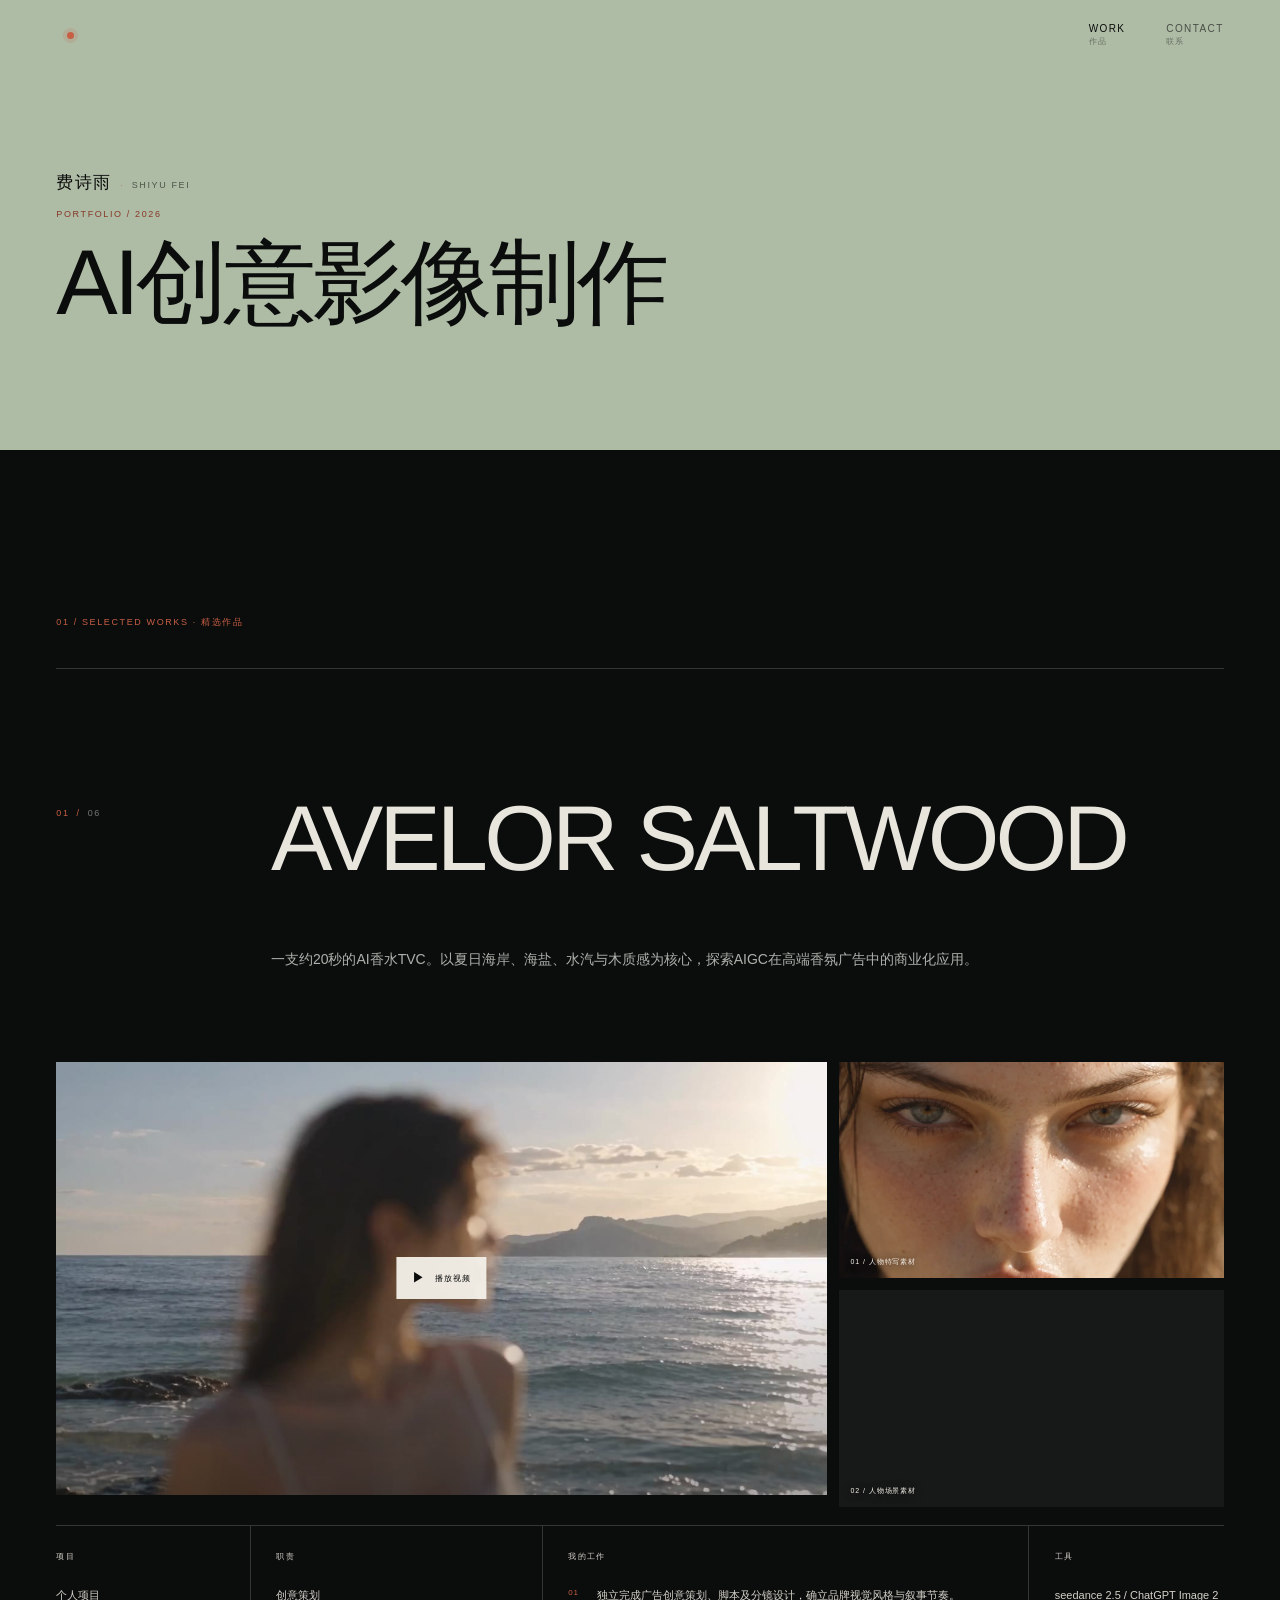
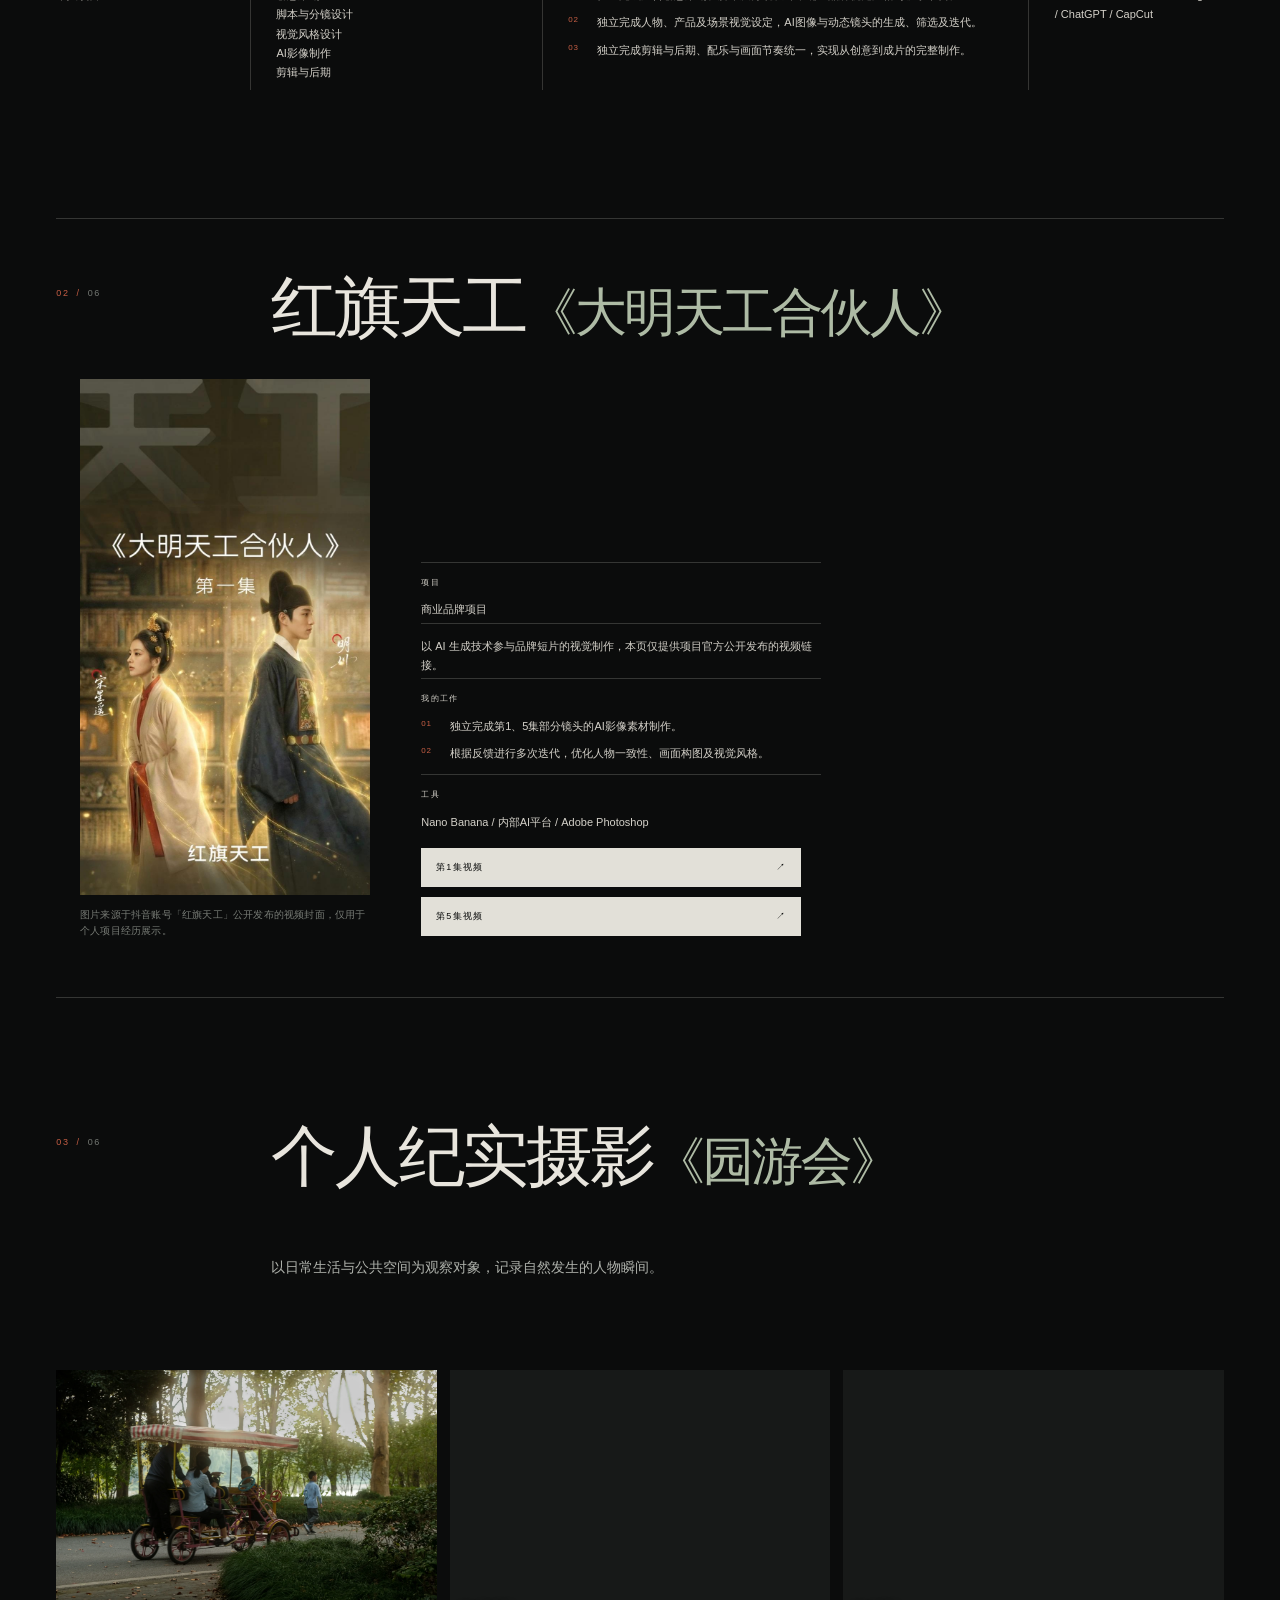
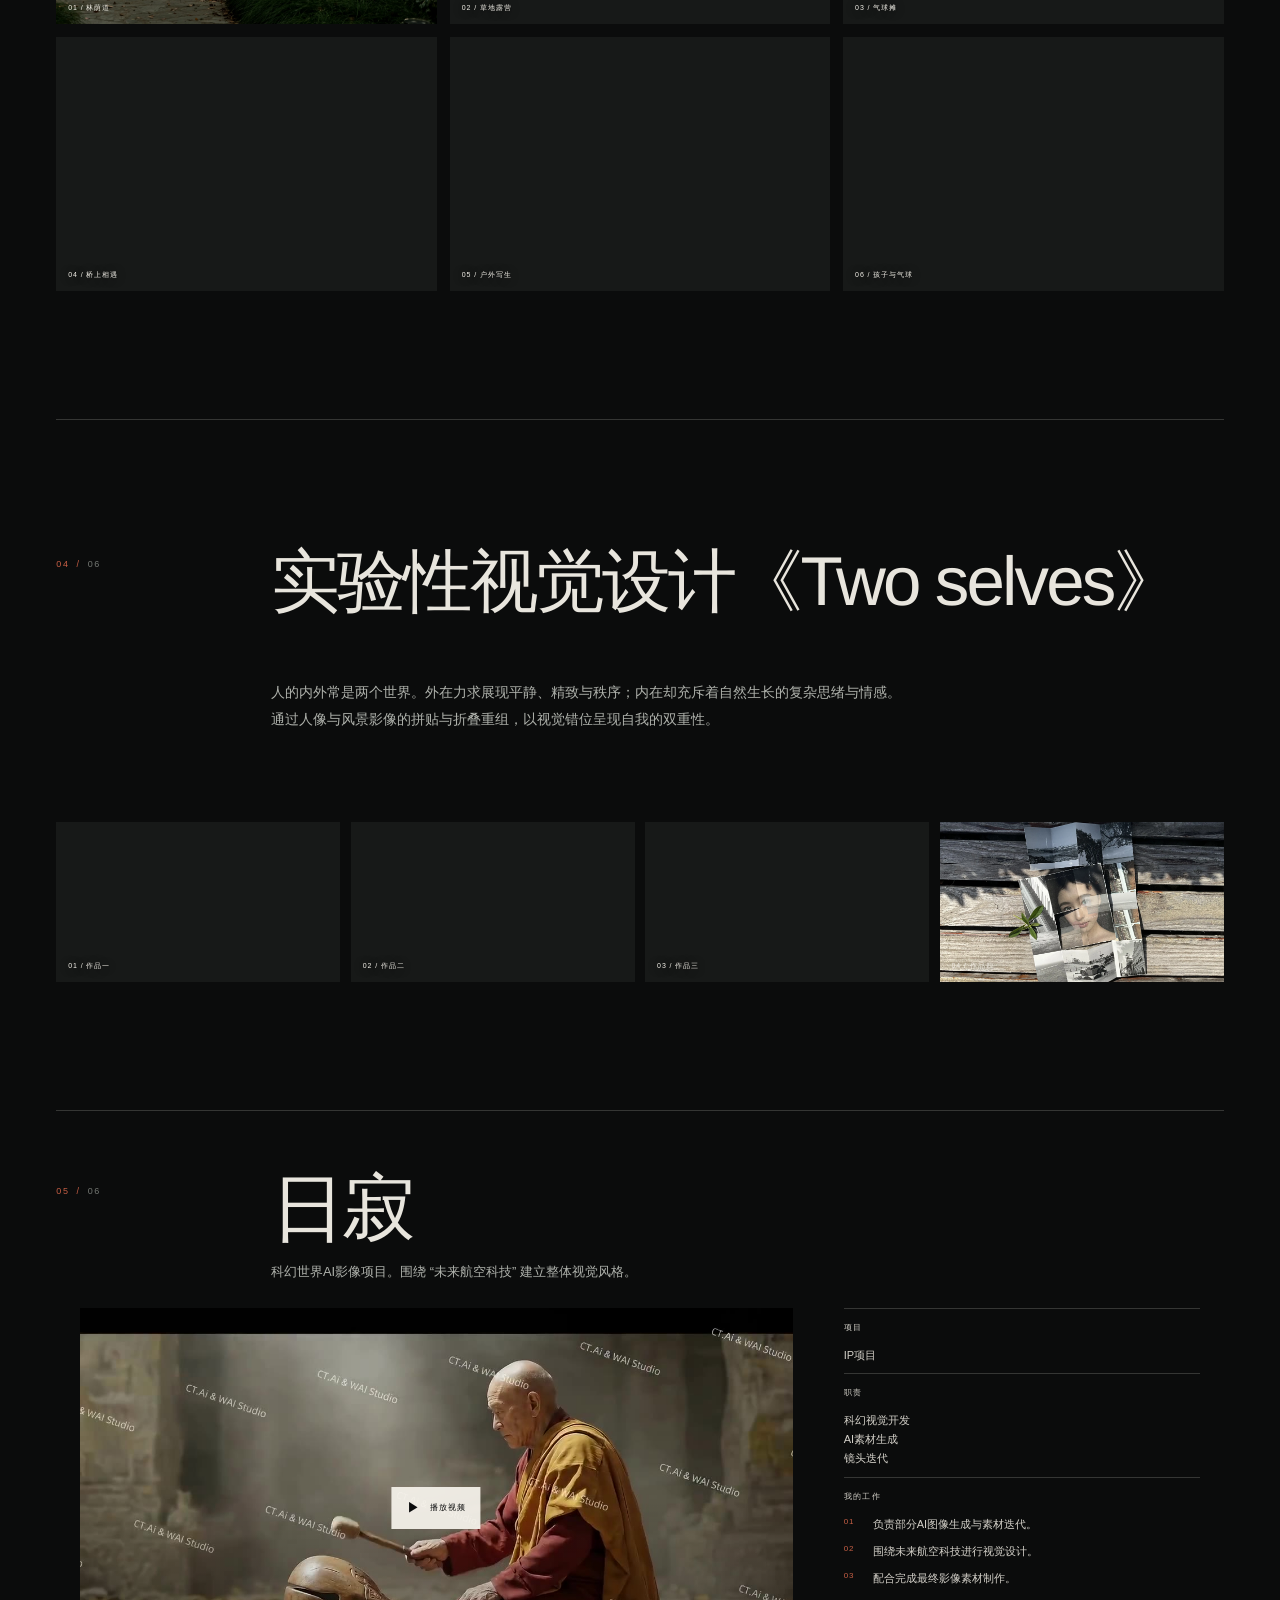
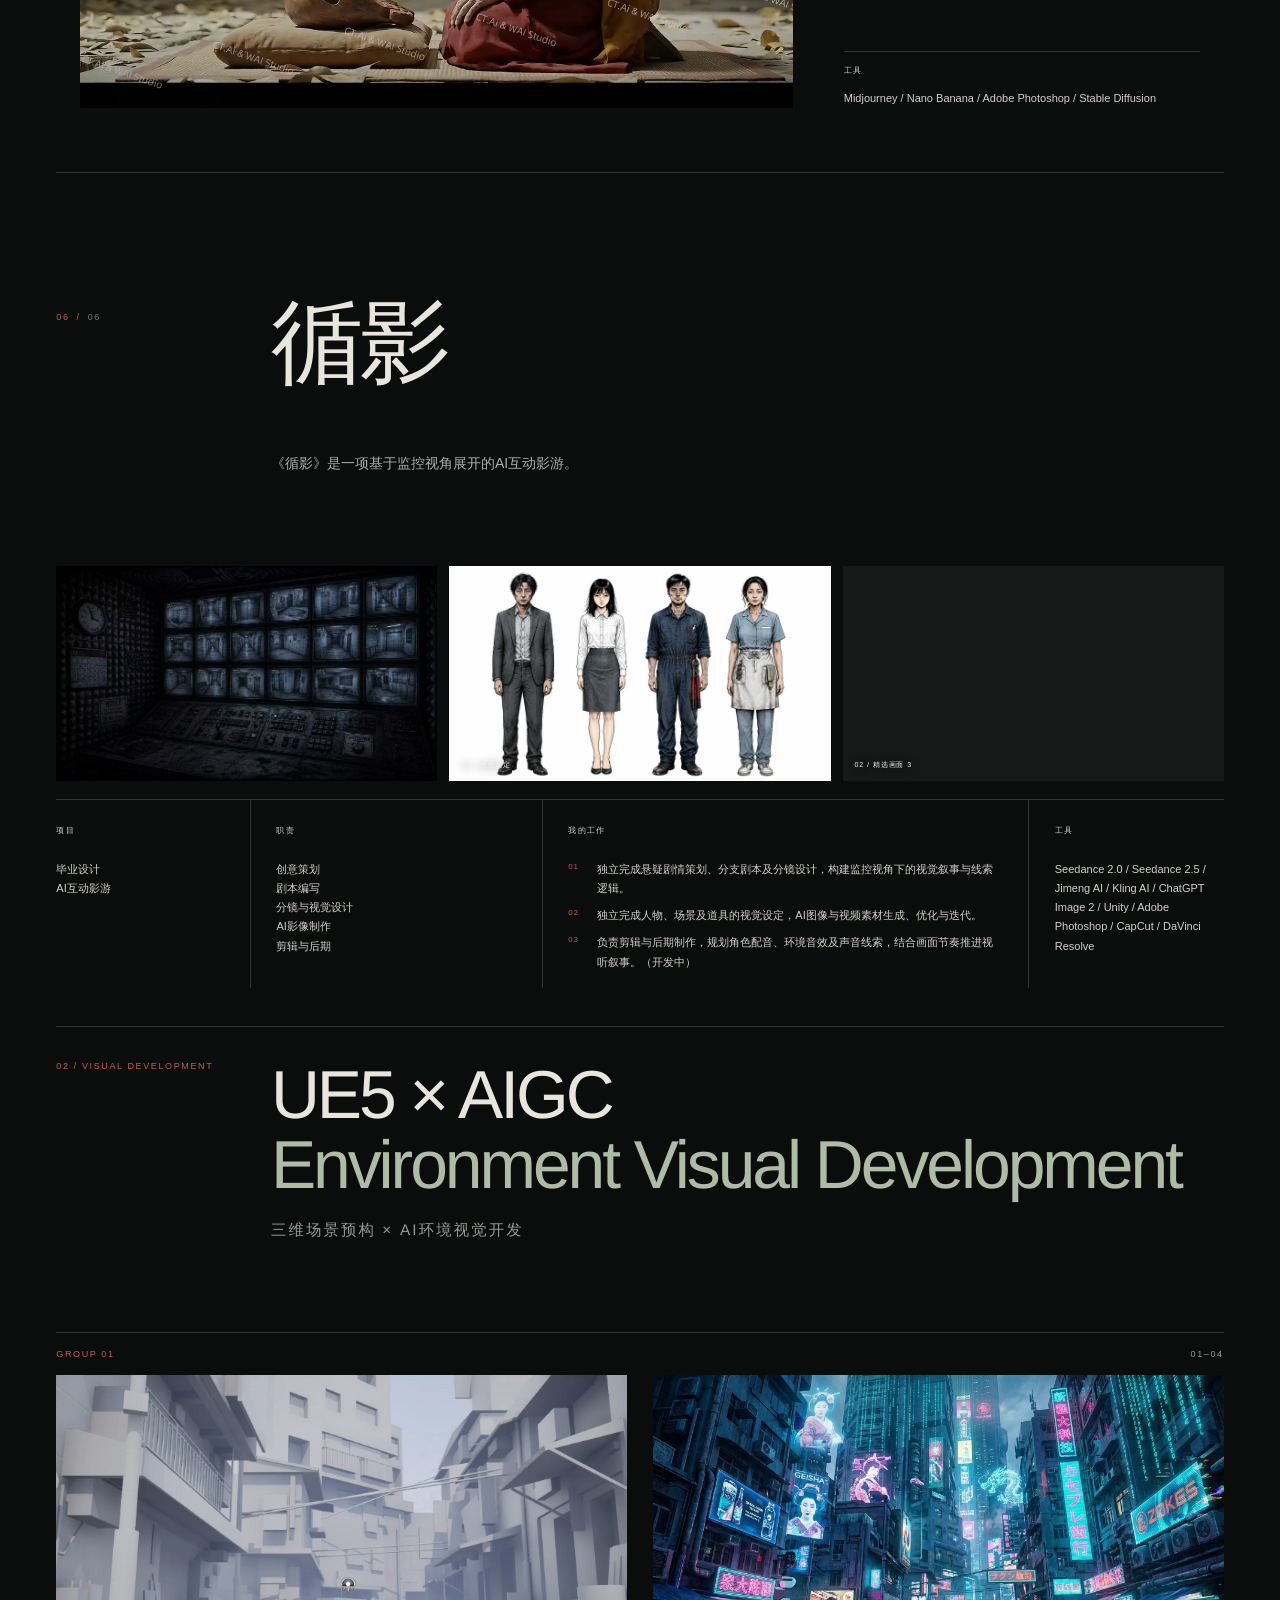
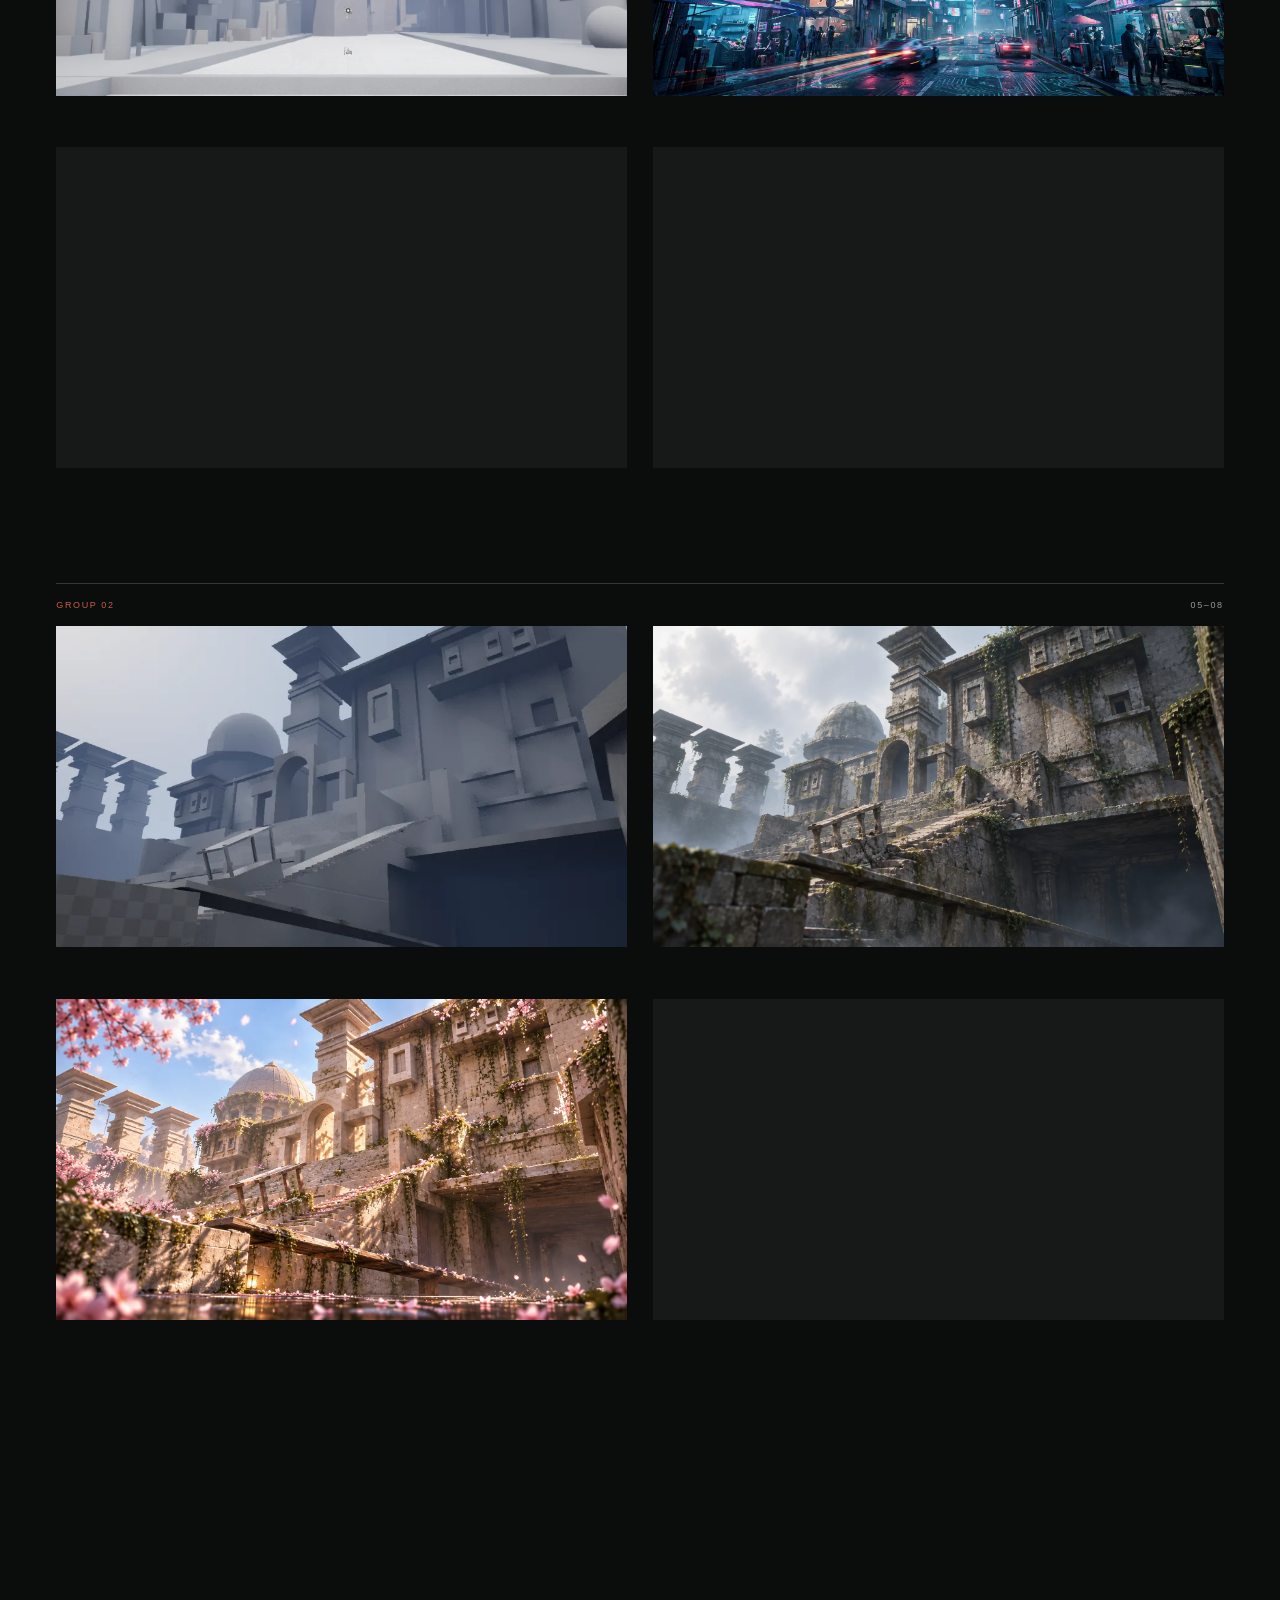
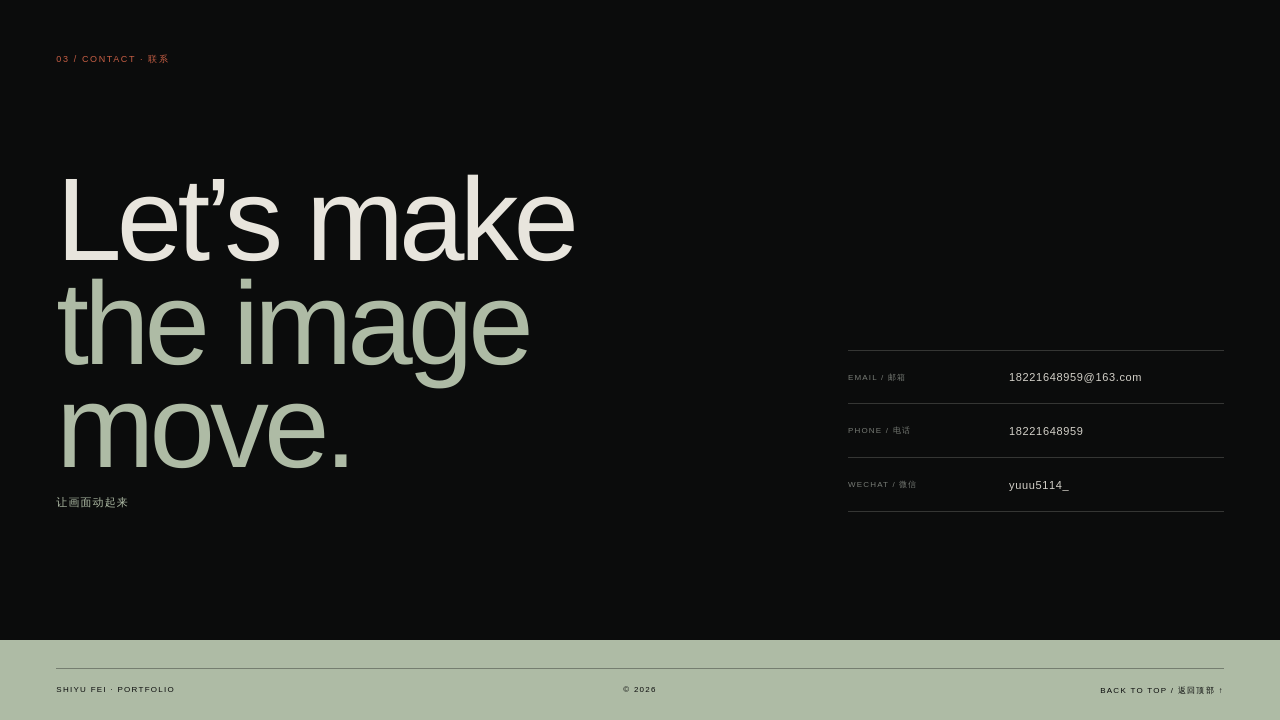
==== index.html @ 469f001a "Update Hongqi image source note" ====
<!doctype html>
<html lang="zh-CN">
<head>
  <meta charset="utf-8">
  <meta name="viewport" content="width=device-width, initial-scale=1">
  <meta name="description" content="费诗雨 AI创意影像制作作品集。">
  <meta name="theme-color" content="#0b0c0c">
  <title>费诗雨 — AIGC 视觉作品集</title>
  <link rel="stylesheet" href="./styles.css?v=20261025-hongqi-source-1">
  <script>document.documentElement.classList.add("js"); if ("scrollRestoration" in history) history.scrollRestoration = "manual";</script>
  <script src="./data/content.js?v=20261025-hongqi-source-1"></script>
  <script defer src="./js/portfolio.js?v=20261025-hongqi-source-1"></script>
  <meta name="generator" content="Offline portfolio snapshot">
</head>
<body id="top">
  <a class="skip-link" href="#main">跳到主要内容</a>
  <div class="scroll-progress" data-scroll-progress aria-hidden="true"></div>
  <div data-header-slot></div>

  <main id="main">
    <section class="intro-hero section-shell" aria-labelledby="intro-title">
      <div class="intro-hero__copy reveal">
        <p class="intro-hero__identity" hidden><span data-profile-name hidden></span><i hidden>·</i><em data-profile-english-name hidden></em></p>
        <p class="intro-hero__kicker">Portfolio / 2026</p>
        <h1 id="intro-title"><span data-profile-title>AI创意影像制作</span></h1>
      </div>
      <figure class="intro-hero__visual reveal" data-hero-visual hidden><img data-hero-image alt=""><figcaption data-hero-caption hidden></figcaption></figure>
    </section>

    <section class="selected-work section-shell" id="selected-work" aria-label="Selected Works · 精选作品">
      <header class="section-heading section-heading--works reveal">
        <p>01 / Selected Works · 精选作品</p>
      </header>
      <div class="project-showcase-list" data-project-list></div>
    </section>

    <section class="environment-gallery section-shell" id="environment-gallery" aria-labelledby="environment-gallery-title">
      <header class="environment-gallery__heading reveal">
        <p>02 / Visual Development</p>
        <h2 id="environment-gallery-title">UE5 × AIGC<br><em>Environment Visual Development</em><small>三维场景预构 × AI环境视觉开发</small></h2>
      </header>
      <div class="environment-gallery__groups" data-environment-groups></div>
    </section>

    <section class="archive-strip section-shell" aria-labelledby="archive-title">
      <header class="archive-strip__heading reveal">
        <p>Archive / Other Works</p>
        <h2 id="archive-title">Additional work, kept separate from the primary selection.</h2>
      </header>
      <div class="archive-list" data-archive-list></div>
    </section>

    <section class="contact-section section-shell" id="contact" aria-labelledby="contact-title">
      <p class="reveal">03 / Contact · 联系</p>
      <div class="contact-section__body reveal">
        <h2 id="contact-title">Let’s make<br><em>the image move.</em><small>让画面动起来</small></h2>
        <div class="contact-links" aria-label="联系方式">
          <div class="contact-link-row"><span>Email / 邮箱</span><a data-email hidden></a><strong data-email-placeholder>To be added / 待补充</strong></div>
          <div class="contact-link-row"><span>Phone / 电话</span><a data-phone hidden></a><strong data-phone-placeholder>To be added / 待补充</strong></div>
          <div class="contact-link-row"><span>WeChat / 微信</span><strong data-wechat hidden></strong><strong data-wechat-placeholder>To be added / 待补充</strong></div>
          <a class="contact-link-row" data-portfolio-url target="_blank" rel="noreferrer" hidden><span>Portfolio Website / 个人网站</span><strong>Open ↗</strong></a>
        </div>
      </div>
    </section>
  </main>

  <div data-footer-slot></div>
  <div data-lightbox-slot></div>
  <noscript><p class="noscript">请启用 JavaScript 以查看项目列表与交互内容。</p></noscript>
</body>
</html>
---- styles.css ----
@font-face {
  font-family: "Bodoni Moda";
  src: url("./assets/fonts/bodoni-moda-latin.woff2") format("woff2");
  font-style: normal;
  font-weight: 400 900;
  font-display: swap;
}

@font-face {
  font-family: "Bodoni Moda";
  src: url("./assets/fonts/bodoni-moda-latin-italic.woff2") format("woff2");
  font-style: italic;
  font-weight: 400 900;
  font-display: swap;
}

:root {
  --ink: #0b0c0c;
  --ink-soft: #171919;
  --paper: #e8e5dd;
  --paper-soft: #d4d1c9;
  --white: #f5f2ea;
  --muted: #989a95;
  --sage: #aebba5;
  --coral: #c75f45;
  --line-dark: rgba(11, 12, 12, .2);
  --line-light: rgba(245, 242, 234, .18);
  --page-pad: clamp(20px, 4.4vw, 72px);
  --display: "Bahnschrift", "DIN Alternate", "Helvetica Neue", "Segoe UI", "PingFang SC", "Microsoft YaHei UI", Arial, sans-serif;
  --sans: "Helvetica Neue", "Segoe UI", "PingFang SC", "Microsoft YaHei UI", Arial, sans-serif;
}

* { box-sizing: border-box; }
html { scroll-behavior: smooth; background: var(--ink); }
body { margin: 0; overflow-x: hidden; color: var(--paper); background: var(--ink); font-family: var(--sans); -webkit-font-smoothing: antialiased; }
#experience, #selected-work, #resume, #contact { scroll-margin-top: 70px; }
body.nav-open, body.lightbox-open { overflow: hidden; }
img, video { display: block; max-width: 100%; }
button, input, textarea, select { font: inherit; }
button, a { -webkit-tap-highlight-color: transparent; }
a { color: inherit; text-decoration: none; }
p, h1, h2, h3, ul, ol, dl, dd, figure { margin: 0; }
ul, ol { padding: 0; }
button { color: inherit; }
::selection { color: var(--ink); background: var(--sage); }

:focus-visible { outline: 2px solid var(--coral); outline-offset: 5px; }
.section-shell { width: min(100%, 1680px); margin-inline: auto; padding-inline: var(--page-pad); }
.skip-link { position: fixed; z-index: 200; top: 12px; left: 12px; padding: 11px 15px; color: var(--ink); background: var(--white); transform: translateY(-180%); transition: transform .2s; }
.skip-link:focus { transform: translateY(0); }
.scroll-progress { position: fixed; z-index: 180; inset: 0 0 auto; height: 2px; background: var(--coral); transform: scaleX(0); transform-origin: left; }
.noscript { position: fixed; z-index: 300; inset: auto 20px 20px; padding: 15px; color: var(--ink); background: var(--white); }

.site-header { position: fixed; z-index: 100; top: 0; left: 0; width: 100%; min-height: 70px; display: grid; grid-template-columns: minmax(0, 1fr) auto; align-items: center; padding: 18px var(--page-pad); color: var(--white); transition: min-height .25s, background-color .25s, backdrop-filter .25s, border-color .25s; }
.site-header.is-scrolled { min-height: 58px; background: rgba(11, 12, 12, .88); border-bottom: 1px solid rgba(255,255,255,.08); backdrop-filter: blur(16px); }
.site-mark { width: 28px; height: 28px; display: grid; place-items: center; justify-self: start; border-radius: 50%; }
.site-mark__dot { width: 7px; height: 7px; flex: 0 0 auto; border-radius: 50%; background: var(--coral); box-shadow: 0 0 0 4px rgba(199,95,69,.15); }
.site-mark:focus-visible { outline: 1px solid var(--paper-soft); outline-offset: 3px; }
.site-nav { display: flex; align-items: center; gap: clamp(20px, 3.2vw, 52px); }
.site-nav a { position: relative; display: grid; gap: 2px; padding-block: 4px; color: rgba(245,242,234,.68); font-size: 10px; letter-spacing: .14em; text-transform: uppercase; transition: color .2s; }
.site-nav a b { font-size: inherit; font-weight: 500; }
.site-nav a small { color: rgba(245,242,234,.42); font-size: 8px; font-weight: 400; letter-spacing: .12em; }
.site-nav a::after { content: ""; position: absolute; right: 100%; bottom: -3px; left: 0; height: 1px; background: currentColor; transition: right .25s; }
.site-nav a:hover, .site-nav a[aria-current="page"] { color: var(--white); }
.site-nav a:hover::after, .site-nav a[aria-current="page"]::after { right: 0; }
.nav-toggle { display: none; border: 0; padding: 7px 0 7px 14px; background: transparent; cursor: pointer; }
.nav-toggle span { font-size: 9px; letter-spacing: .14em; text-transform: uppercase; }

.intro-hero { min-height: 100svh; display: grid; grid-template-columns: repeat(12, 1fr); grid-template-rows: 1fr; gap: 20px; align-items: end; padding-top: clamp(120px, 15vh, 180px); padding-bottom: clamp(42px, 7vh, 80px); }
.intro-hero__copy { position: relative; z-index: 2; min-width: 0; grid-column: 1 / span 7; grid-row: 1; align-self: end; padding-bottom: clamp(34px, 5vw, 74px); }
.intro-hero__identity { display: flex; flex-wrap: wrap; align-items: baseline; gap: 9px; margin-bottom: clamp(28px, 4vh, 46px); color: var(--paper-soft); text-transform: uppercase; }
.intro-hero__identity span { font-size: clamp(16px, 1.35vw, 20px); line-height: 1; font-weight: 550; letter-spacing: .08em; }
.intro-hero__identity i { color: var(--coral); font-size: 8px; font-style: normal; }
.intro-hero__identity em { color: var(--muted); font-size: 9px; line-height: 1; font-weight: 500; letter-spacing: .18em; font-style: normal; }
.intro-hero__role { margin-top: clamp(22px, 3vw, 36px); color: var(--sage); font-size: 10px; letter-spacing: .18em; text-transform: uppercase; }
.intro-hero h1 { max-width: 800px; font-family: var(--display); font-size: clamp(58px, 7.7vw, 118px); line-height: .86; letter-spacing: -.055em; font-weight: 400; }
.intro-hero h1 span, .intro-hero h1 em { display: block; }
.intro-hero h1 span { max-width: 9em; }
.intro-hero h1 em { margin-left: .18em; color: var(--sage); font-weight: 450; }
.intro-hero__statement { max-width: 520px; margin-top: clamp(30px, 4vw, 52px); padding-left: clamp(0px, 3vw, 48px); }
.intro-hero__statement p:first-child { max-width: 100%; color: var(--white); font-family: var(--display); font-size: clamp(20px, 2.2vw, 34px); line-height: 1.38; letter-spacing: -.025em; font-weight: 400; overflow-wrap: anywhere; }
.intro-hero__statement p:last-child { margin-top: 12px; color: var(--muted); font-size: 13px; line-height: 1.7; }
.intro-hero__visual { position: relative; min-width: 0; grid-column: 7 / -1; grid-row: 1; align-self: stretch; min-height: 64vh; overflow: hidden; background: var(--ink-soft); }
.intro-hero__visual::after { content: ""; position: absolute; inset: 0; background: rgba(5,7,7,.17); transition: background .4s; }
.intro-hero__visual img { width: 100%; height: 100%; object-fit: cover; filter: saturate(.72) contrast(1.02); transition: transform .8s cubic-bezier(.2,.6,.2,1), filter .5s; }
.intro-hero__visual span { position: absolute; z-index: 2; right: 20px; bottom: 18px; font-size: 9px; letter-spacing: .16em; text-transform: uppercase; }
.intro-hero__visual:hover::after { background: rgba(5,7,7,.05); }
.intro-hero__visual:hover img { transform: scale(1.018); filter: saturate(.88) contrast(1.02); }

.selected-work { padding-top: clamp(100px, 13vw, 190px); padding-bottom: 0; }
.section-heading { display: grid; grid-template-columns: 2fr 7fr 3fr; gap: 24px; align-items: end; margin-bottom: clamp(58px, 8vw, 120px); }
.section-heading > p, .contact-section > p, .section-label { align-self: start; color: var(--coral); font-size: 9px; letter-spacing: .18em; text-transform: uppercase; }
.section-heading h2 { font-family: var(--display); font-size: clamp(64px, 8.5vw, 132px); line-height: .88; letter-spacing: -.055em; font-weight: 400; }
.section-heading h2 em { color: var(--sage); font-family: var(--display); font-style: normal; font-weight: 400; text-transform: none; }
.section-heading > span { max-width: 320px; color: var(--muted); font-size: 11px; line-height: 1.65; letter-spacing: .04em; text-transform: uppercase; }
.section-heading--works { display: block; margin-bottom: 0; padding-bottom: clamp(24px, 3vw, 42px); }

.project-grid { display: grid; grid-template-columns: repeat(12, 1fr); gap: clamp(38px, 5.5vw, 88px) clamp(14px, 2vw, 30px); align-items: start; }
.project-card { grid-column: span 6; }
.project-card--featured { grid-column: span 8; }
.project-card:nth-child(2) { grid-column: span 4; margin-top: clamp(90px, 12vw, 185px); }
.project-card--wide { grid-column: 3 / span 8; }
.project-card__link { display: block; }
.project-card__media { position: relative; aspect-ratio: 16 / 10; overflow: hidden; background: #1a1c1b; }
.project-card:nth-child(2) .project-card__media { aspect-ratio: 4 / 5; }
.project-card--wide .project-card__media { aspect-ratio: 16 / 8.5; }
.project-card__media > img, .project-card__preview { width: 100%; height: 100%; object-fit: cover; }
.project-card__media > img { transition: transform .75s cubic-bezier(.2,.65,.2,1), filter .45s; }
.project-card__preview { position: absolute; inset: 0; opacity: 0; transition: opacity .45s; }
.project-card__media::after { content: ""; position: absolute; inset: 0; background: linear-gradient(180deg, transparent 50%, rgba(0,0,0,.55)); opacity: .55; transition: opacity .3s; }
.project-card__link:hover .project-card__media > img, .project-card__link:focus-visible .project-card__media > img { transform: scale(1.022); filter: brightness(.82); }
.project-card__link:hover .project-card__preview, .project-card__link:focus-visible .project-card__preview { opacity: 1; }
.project-card__view { position: absolute; z-index: 3; right: 18px; bottom: 17px; left: 18px; display: flex; justify-content: space-between; align-items: center; color: #fff; font-size: 9px; letter-spacing: .16em; text-transform: uppercase; opacity: 0; transform: translateY(7px); transition: opacity .25s, transform .25s; }
.project-card__view b { font-size: 16px; font-weight: 400; }
.project-card__link:hover .project-card__view, .project-card__link:focus-visible .project-card__view { opacity: 1; transform: translateY(0); }
.material-flag { position: absolute; z-index: 3; top: 16px; left: 16px; padding: 8px 10px; color: var(--ink); background: rgba(232,229,221,.92); font-size: 8px; letter-spacing: .14em; }
.project-card__info { display: grid; grid-template-columns: 1fr auto; gap: 18px; align-items: start; padding-top: 17px; border-top: 1px solid var(--line-light); }
.project-card__info h3 { max-width: 800px; font-size: clamp(17px, 1.55vw, 24px); line-height: 1.15; letter-spacing: -.02em; font-weight: 500; }
.project-card__info p { color: var(--muted); font-size: 9px; line-height: 1.45; letter-spacing: .12em; text-align: right; text-transform: uppercase; }
.project-card__info p span { color: var(--coral); }

/* Expanded single-page project cases */
.project-showcase-list { border-top: 1px solid var(--line-light); }
.work-case { scroll-margin-top: 68px; padding: clamp(78px, 10vw, 150px) 0; border-bottom: 1px solid var(--line-light); }
.project-showcase-list > .work-case:last-child { padding-bottom: clamp(24px, 3vw, 48px); border-bottom: 0; }
.work-case__heading { display: grid; grid-template-columns: 2fr 10fr; gap: 24px; }
.work-case__index { display: flex; gap: 7px; align-items: flex-start; padding-top: 11px; color: #747873; font-size: 9px; letter-spacing: .18em; }
.work-case__index span:first-child, .work-case__index i { color: var(--coral); }
.work-case__index i { font-style: normal; }
.work-case__heading-main { min-width: 0; }
.work-case__eyebrow { display: flex; justify-content: space-between; gap: 24px; margin-bottom: clamp(24px, 3.5vw, 48px); color: var(--sage); font-size: 9px; letter-spacing: .18em; text-transform: uppercase; }
.work-case__eyebrow span:last-child { color: #747873; }
.work-case__heading h3 { max-width: 1320px; font-family: var(--display); font-size: clamp(48px, 7.2vw, 112px); line-height: .92; letter-spacing: -.052em; font-weight: 400; white-space: pre-line; word-break: keep-all; }
.work-case__summary { display: grid; grid-template-columns: minmax(0, 700px) auto; justify-content: space-between; gap: 40px; align-items: end; margin-top: clamp(34px, 5vw, 70px); }
.work-case__summary > p { color: #aeb1ab; font-size: 14px; line-height: 1.9; white-space: pre-line; }
.work-case__summary > span { color: #747873; font-size: 8px; letter-spacing: .16em; text-transform: uppercase; white-space: nowrap; }
#avelor-saltwood .work-case__summary,
#junkyard-billionaires-wife .work-case__summary,
#xunying .work-case__summary { grid-template-columns: minmax(0, 1fr) auto; }
#xunying .work-case__summary > p { white-space: normal; }
.work-case__stage { display: grid; grid-template-columns: minmax(0, 8fr) minmax(260px, 4fr); gap: 12px; align-items: start; margin-top: clamp(48px, 7vw, 96px); }
.work-case__stage.is-media-only { grid-template-columns: 1fr; }
.work-case__stage.is-frames-only { grid-template-columns: 1fr; }
.work-case__stage.is-frames-only .work-case__frames { grid-template-columns: repeat(2, minmax(0, 1fr)); }
.work-case__primary { position: relative; min-width: 0; min-height: 0; aspect-ratio: var(--media-aspect, 16 / 9); overflow: hidden; background: #161817; }
.work-case__primary > video, .work-case__primary > img, .work-case__primary > button, .work-case__primary > button > img { width: 100%; height: 100%; }
.work-case__primary > video, .work-case__primary > img, .work-case__primary > button > img { object-fit: cover; }
.work-case__primary > button { display: block; border: 0; padding: 0; background: transparent; cursor: zoom-in; }
.work-case__primary > .deferred-video-shell { position: relative; color: var(--white); cursor: pointer; }
.deferred-video-shell::after { position: absolute; inset: 0; content: ""; background: linear-gradient(180deg, transparent 48%, rgba(0,0,0,.32)); transition: background .25s; }
.deferred-video-shell:hover::after { background: rgba(0,0,0,.16); }
.deferred-video-shell__prompt { position: absolute; z-index: 2; top: 50%; left: 50%; display: flex; gap: 10px; align-items: center; padding: 12px 15px; color: var(--ink); background: rgba(245,242,234,.94); transform: translate(-50%, -50%); white-space: nowrap; }
.deferred-video-shell__prompt i { font-style: normal; font-size: 13px; }
.deferred-video-shell__prompt b { font-size: 8px; font-weight: 600; letter-spacing: .13em; text-transform: uppercase; }
.work-case__primary.is-contain { background: #eeece7; }
.work-case__primary.is-contain > video, .work-case__primary.is-contain > img, .work-case__primary.is-contain > button > img { object-fit: contain; }
.work-case__actions { position: absolute; z-index: 3; right: 16px; bottom: 16px; display: flex; flex-wrap: wrap; justify-content: flex-end; gap: 7px; max-width: calc(100% - 32px); }
.work-case__watch, .work-case__pending { padding: 10px 12px; color: var(--ink); background: rgba(245,242,234,.92); font-size: 8px; letter-spacing: .13em; text-transform: uppercase; }
.work-case__release { max-width: min(70%, 520px); padding: 10px 12px; color: var(--ink); background: rgba(245,242,234,.92); font-size: 8px; line-height: 1.5; letter-spacing: .12em; text-transform: uppercase; }
.work-case__watch { display: flex; gap: 32px; transition: color .2s, background .2s; }
.work-case__watch:hover { color: var(--white); background: var(--coral); }
.work-case__pending { color: #5f625e; }
.work-case__standalone-actions { margin-top: 34px; }
.work-case__standalone-actions .work-case__actions { position: static; justify-content: flex-start; max-width: none; }
.work-case__frames { display: grid; gap: 12px; min-height: 0; align-content: start; }
.work-case__frame { position: relative; min-width: 0; min-height: 0; aspect-ratio: var(--media-aspect, 16 / 9); overflow: hidden; border: 0; padding: 0; color: var(--white); background: #171918; text-align: left; cursor: zoom-in; }
.work-case__frame img { width: 100%; height: 100%; object-fit: cover; transition: transform .6s cubic-bezier(.2,.6,.2,1), filter .35s; }
.work-case__frame.is-contain { background: #eeece7; }
.work-case__frame.is-contain img { object-fit: contain; }
.work-case__frame:hover img { transform: scale(1.018); filter: brightness(.85); }
.work-case__frame > span { position: absolute; z-index: 2; right: 12px; bottom: 11px; left: 12px; font-size: 7px; letter-spacing: .13em; text-transform: uppercase; text-shadow: 0 1px 8px rgba(0,0,0,.7); }
.work-case__frame--pending { display: grid; place-content: end start; padding: 18px; cursor: default; background: linear-gradient(145deg, #171918, #202321); }
.work-case__frame--pending::before { content: ""; position: absolute; inset: 12px; border: 1px solid rgba(245,242,234,.08); }
.work-case__frame--pending > span { position: absolute; top: 18px; right: 18px; bottom: auto; left: auto; color: #60645f; }
.work-case__frame--pending p { position: relative; color: #727671; font-family: var(--display); font-size: clamp(20px, 2vw, 31px); line-height: .95; }
.work-case__facts { display: grid; grid-template-columns: 2fr 3fr 5fr 2fr; gap: 0; margin-top: 18px; border-top: 1px solid var(--line-light); }
.work-case__facts > section { min-width: 0; padding: 24px clamp(16px, 2vw, 30px) 8px 0; border-right: 1px solid var(--line-light); }
.work-case__facts > section:not(:first-child) { padding-left: clamp(16px, 2vw, 30px); }
.work-case__facts > section:last-child { padding-right: 0; border-right: 0; }
.work-case__label { margin-bottom: 22px; color: #747873; font-size: 8px !important; letter-spacing: .17em; text-transform: uppercase; }
.work-case__facts p, .work-case__facts li { color: var(--paper-soft); font-size: 11px; line-height: 1.75; }
.work-case__facts small { display: block; margin-top: 12px; color: #717570; font-size: 9px; line-height: 1.6; }
.work-case__facts ul, .work-case__facts ol { list-style: none; }
.work-case__contribution ol { counter-reset: contribution; }
.work-case__contribution li { display: grid; grid-template-columns: 24px 1fr; gap: 5px; padding-bottom: 8px; counter-increment: contribution; }
.work-case__contribution li::before { content: counter(contribution, decimal-leading-zero); color: var(--coral); font-size: 8px; letter-spacing: .1em; }

.work-case--series { padding-top: clamp(56px, 7vw, 104px); }
.work-case--series > .work-case__index { padding-top: 0; }
.series-project-grid { display: grid; grid-template-columns: repeat(2, minmax(0, 1fr)); gap: clamp(28px, 4vw, 64px) 14px; margin-top: clamp(26px, 3vw, 42px); }
.series-project-card { min-width: 0; border-top: 1px solid var(--line-light); }
.series-project-card__visual { position: relative; width: 100%; aspect-ratio: var(--media-aspect, 4 / 5); overflow: hidden; background: #171918; }
.series-project-card__visual > button { width: 100%; height: 100%; border: 0; padding: 0; background: transparent; cursor: zoom-in; }
.series-project-card__visual img { width: 100%; height: 100%; object-fit: cover; transition: transform .6s, filter .35s; }
.series-project-card__visual.is-contain { background: #171918; }
.series-project-card__visual.is-contain img { object-fit: contain; }
.series-project-card__visual > button:hover img { transform: scale(1.012); filter: brightness(.9); }
.series-project-card__copy { padding: 20px 0 0; }
.series-project-card__copy > p { color: var(--coral); font-size: 8px; letter-spacing: .14em; text-transform: uppercase; }
.series-project-card__copy h3 { margin: 14px 0 8px; font-family: var(--display); font-size: clamp(28px, 3.4vw, 54px); line-height: 1.02; letter-spacing: -.035em; font-weight: 350; }
.series-project-card__copy > span { color: var(--sage); font-size: 9px; line-height: 1.6; letter-spacing: .1em; text-transform: uppercase; }
.series-project-card__copy > span.is-accent { color: var(--coral); }
.series-project-card__copy small { display: block; max-width: 620px; margin-top: 16px; color: #9a9d97; font-size: 11px; line-height: 1.75; }
.series-project-card__copy > small:not(.series-project-card__release) { white-space: pre-line; }
.series-project-card__copy .series-project-card__release { padding-top: 15px; border-top: 1px solid var(--line-light); color: #777b75; }
.series-project-card__copy strong { display: block; margin-top: 18px; color: var(--paper-soft); font-size: 9px; line-height: 1.7; font-weight: 500; }
.series-project-card__actions { display: flex; flex-wrap: wrap; gap: 7px; margin-top: 22px; padding-top: 18px; border-top: 1px solid var(--line-light); }
.series-project-card__action { min-width: min(100%, 190px); display: flex; justify-content: space-between; gap: 20px; padding: 11px 12px; border: 1px solid var(--line-light); color: var(--paper-soft); font-size: 8px; line-height: 1.45; letter-spacing: .1em; text-transform: uppercase; transition: color .2s, border-color .2s, background .2s; }
.series-project-card__action b { color: var(--coral); font-weight: 400; }
.series-project-card__action:hover { border-color: var(--coral); color: var(--white); background: rgba(255,255,255,.025); }
.series-project-card__frames { margin-top: 30px; padding-top: 18px; border-top: 1px solid var(--line-light); }
.series-project-card__visual + .series-project-card__frames { margin-top: 7px; padding-top: 0; border-top: 0; }
.series-project-card__frames > div { display: grid; grid-template-columns: repeat(3, minmax(0, 1fr)); gap: 7px; }
.series-project-card__frame { position: relative; min-width: 0; aspect-ratio: 9 / 16; overflow: hidden; border: 0; padding: 0; color: var(--white); background: #171918; cursor: zoom-in; }
.series-project-card__frame img { width: 100%; height: 100%; object-fit: cover; transition: transform .55s, filter .3s; }
.series-project-card__frame.is-contain { background: #eeece7; }
.series-project-card__frame.is-contain img { object-fit: contain; }
.series-project-card__frame:hover img { transform: scale(1.018); filter: brightness(.86); }
.series-project-card__frame > span { position: absolute; z-index: 2; right: 8px; bottom: 8px; left: 8px; font-size: 7px; line-height: 1.35; letter-spacing: .1em; text-align: left; text-transform: uppercase; text-shadow: 0 1px 8px rgba(0,0,0,.75); }

.resume-section { color: var(--ink); background: var(--paper); }
.resume-row { display: grid; grid-template-columns: 1fr 1.1fr; gap: 60px; align-items: end; padding-top: clamp(70px, 9vw, 130px); padding-bottom: clamp(80px, 10vw, 145px); border-top: 1px solid var(--line-dark); }
.resume-row > div:first-child > p { margin-bottom: 22px; color: #676a64; font-size: 9px; letter-spacing: .18em; text-transform: uppercase; }
.resume-row h3 { font-family: var(--display); font-size: clamp(34px, 4vw, 62px); line-height: 1.05; font-weight: 400; }
.resume-row__actions { display: grid; grid-template-columns: 1fr; gap: 10px; }
.action-button { min-height: 82px; display: flex; justify-content: space-between; align-items: end; padding: 18px; color: var(--white); background: var(--ink); transition: background .25s, transform .25s; }
.action-button span { font-size: 12px; }
.action-button small { color: #9da09b; font-size: 8px; letter-spacing: .12em; text-transform: uppercase; }
.action-button:hover { background: #2b302d; transform: translateY(-2px); }
.action-button.is-disabled, .action-button[aria-disabled="true"] { color: #777b75; background: #cdcbc3; cursor: not-allowed; pointer-events: none; }

.contact-section { padding-top: clamp(100px, 13vw, 190px); padding-bottom: clamp(90px, 10vw, 150px); }
.contact-section__body { display: grid; grid-template-columns: 8fr 4fr; gap: 40px; align-items: end; margin-top: clamp(50px, 8vw, 110px); }
.contact-section h2 { font-family: var(--display); font-size: clamp(62px, 9.2vw, 145px); line-height: .88; letter-spacing: -.058em; font-weight: 400; }
.contact-section h2 em { color: var(--sage); font-family: var(--display); font-style: normal; font-weight: 400; text-transform: none; }
.contact-links { display: flex; flex-direction: column; align-items: stretch; }
.contact-link-row { min-height: 54px; display: grid; grid-template-columns: minmax(120px, .8fr) minmax(0, 1.2fr); gap: 18px; align-items: center; padding: 14px 0; border-bottom: 1px solid var(--line-light); color: var(--paper-soft); }
.contact-link-row:first-child { border-top: 1px solid var(--line-light); }
.contact-link-row > span { color: #777b75; font-size: 8px; letter-spacing: .15em; text-transform: uppercase; }
.contact-link-row > a, .contact-link-row > strong { min-width: 0; color: var(--paper-soft); font-size: 11px; font-weight: 400; letter-spacing: .06em; overflow-wrap: anywhere; }
a.contact-link-row { transition: color .2s; }
a.contact-link-row > strong { justify-self: end; color: #8e928c; font-size: 8px; letter-spacing: .14em; text-transform: uppercase; }
.contact-link-row > a:hover, a.contact-link-row:hover, a.contact-link-row:hover > strong { color: var(--white); }
.contact-link-row > [data-email-placeholder], .contact-link-row > [data-phone-placeholder], .contact-link-row > [data-wechat-placeholder] { color: #666a65; font-size: 9px; letter-spacing: .1em; text-transform: uppercase; }

.site-footer { padding: 28px var(--page-pad) 24px; color: var(--ink); background: var(--sage); }
.site-footer__meta { display: grid; grid-template-columns: 1fr auto 1fr; gap: 20px; padding-top: 16px; border-top: 1px solid rgba(11,12,12,.35); font-size: 8px; letter-spacing: .16em; text-transform: uppercase; }
.site-footer__meta a { justify-self: end; }

/* Project detail */
.project-body { background: var(--ink); }
.project-hero { min-height: 78svh; display: grid; grid-template-columns: 2fr 7fr 3fr; gap: 24px; align-items: end; padding-top: 150px; padding-bottom: clamp(60px, 8vw, 110px); }
.project-hero__index { align-self: start; color: var(--coral); font-size: 9px; letter-spacing: .18em; }
.project-hero__title > p { margin-bottom: 24px; color: var(--sage); font-size: 9px; letter-spacing: .18em; text-transform: uppercase; }
.project-hero h1 { max-width: 1100px; font-family: var(--display); font-size: clamp(52px, 8.5vw, 132px); line-height: .92; letter-spacing: -.055em; font-weight: 400; white-space: pre-line; word-break: keep-all; }
.project-hero__meta { color: var(--muted); font-size: 10px; line-height: 1.6; letter-spacing: .12em; text-transform: uppercase; }
.project-hero__meta span { color: var(--coral); }
.project-cover { position: relative; width: 100%; max-height: 88vh; overflow: hidden; background: var(--ink-soft); }
.project-cover img { width: 100%; height: auto; aspect-ratio: 16 / 9; object-fit: cover; }
.project-cover[data-aspect="3:2"] img { aspect-ratio: 3 / 2; }
.project-cover[data-aspect="4:3"] img { aspect-ratio: 4 / 3; }
.project-cover[data-aspect="1:1"] img { aspect-ratio: 1 / 1; }
.project-cover[data-aspect="3:4"] img { aspect-ratio: 3 / 4; }
.project-cover[data-aspect="4:5"] img { aspect-ratio: 4 / 5; }
.project-cover[data-aspect="9:16"] img { aspect-ratio: 9 / 16; }
.project-cover figcaption { position: absolute; right: 20px; bottom: 18px; padding: 9px 11px; color: var(--ink); background: rgba(232,229,221,.92); font-size: 8px; letter-spacing: .15em; }
.project-overview { display: grid; grid-template-columns: 1.12fr .88fr; gap: clamp(60px, 10vw, 160px); padding-top: clamp(100px, 13vw, 190px); padding-bottom: clamp(90px, 11vw, 160px); }
.project-overview__copy h2, .section-intro h2, .external-film h2, .material-pending h2 { margin-top: 24px; font-family: var(--display); font-size: clamp(40px, 5vw, 74px); line-height: 1; font-weight: 400; letter-spacing: -.04em; }
.project-overview__copy > p:last-child { max-width: 700px; margin-top: 36px; color: #a9aca6; font-size: 15px; line-height: 1.9; white-space: pre-line; }
.project-facts { border-top: 1px solid var(--line-light); }
.project-facts > div { display: grid; grid-template-columns: 120px 1fr; gap: 20px; padding: 21px 0; border-bottom: 1px solid var(--line-light); }
.project-facts dt { color: #767a74; font-size: 9px; letter-spacing: .16em; text-transform: uppercase; }
.project-facts dd { font-size: 12px; line-height: 1.75; }
.project-facts dd span { display: block; }
.responsibility { display: grid; grid-template-columns: 2fr 7fr 3fr; gap: 24px; padding-top: 32px; padding-bottom: clamp(100px, 13vw, 190px); border-top: 1px solid var(--line-light); }
.responsibility ol { grid-column: 2 / -1; list-style: none; counter-reset: responsibility; }
.responsibility li { position: relative; padding: 22px 0 22px 70px; border-bottom: 1px solid var(--line-light); color: var(--paper-soft); font-family: var(--display); font-size: clamp(22px, 2.5vw, 38px); line-height: 1.38; letter-spacing: -.025em; counter-increment: responsibility; }
.responsibility li::before { content: counter(responsibility, decimal-leading-zero); position: absolute; top: 28px; left: 0; color: var(--coral); font-family: var(--sans); font-size: 9px; letter-spacing: .14em; }
.project-film, .external-film, .material-pending { padding-top: clamp(90px, 11vw, 160px); padding-bottom: clamp(90px, 11vw, 160px); border-top: 1px solid var(--line-light); }
.project-film .section-intro { display: grid; grid-template-columns: 2fr 10fr; gap: 24px; align-items: start; margin-bottom: 52px; }
.project-film .section-intro h2 { margin-top: 0; }
.project-film video { width: 100%; aspect-ratio: 16 / 9; background: #000; object-fit: contain; }
.project-film__actions { display: flex; flex-wrap: wrap; justify-content: flex-end; gap: 10px; margin-top: 18px; }
.external-film h2, .material-pending h2 { max-width: 900px; }
.external-film .project-film__actions { justify-content: flex-start; margin-top: 45px; }
.external-film .button-link { margin-top: 0; }
.material-pending { color: var(--ink); background: var(--paper); max-width: none; width: 100%; padding-inline: var(--page-pad); }
.material-pending .section-label { color: #9e4732; }
.material-pending p:last-child { max-width: 650px; margin-top: 28px; color: #62655f; line-height: 1.7; }
.button-link { width: min(100%, 360px); min-height: 76px; display: flex; justify-content: space-between; align-items: end; padding: 18px; border: 1px solid var(--line-light); font-size: 11px; letter-spacing: .08em; transition: color .25s, background .25s; }
.button-link:hover { color: var(--ink); background: var(--white); }
.case-section { padding-top: clamp(100px, 13vw, 190px); padding-bottom: clamp(80px, 10vw, 145px); }
.case-section + .case-section { padding-top: 10px; }
.case-section .section-intro { display: grid; grid-template-columns: 2fr 10fr; gap: 24px; align-items: start; margin-bottom: clamp(50px, 7vw, 100px); }
.case-section .section-intro h2 { margin-top: 0; }
.case-media-grid { display: grid; grid-template-columns: repeat(12, 1fr); gap: clamp(14px, 2.2vw, 34px); align-items: start; }
.case-media { grid-column: span 6; }
.case-media--wide { grid-column: 1 / -1; }
.case-media--portrait { grid-column: 2 / span 4; }
.case-media--portrait + .case-media { margin-top: clamp(60px, 10vw, 150px); }
.case-media--square { grid-column: 7 / span 5; }
.case-media--half { grid-column: span 6; }
.case-media button { width: 100%; border: 0; padding: 0; color: inherit; background: transparent; text-align: left; cursor: zoom-in; }
.case-media button > img { width: 100%; height: 100%; min-height: 320px; max-height: 900px; aspect-ratio: var(--media-aspect, 16 / 9); object-fit: cover; background: var(--ink-soft); transition: transform .65s, filter .35s; }
.case-media button:hover > img { transform: scale(.992); filter: brightness(.86); }
.case-media button > span { display: block; padding-top: 13px; color: #81847f; font-size: 8px; letter-spacing: .14em; text-transform: uppercase; }
.next-project { padding-top: clamp(90px, 12vw, 170px); padding-bottom: clamp(100px, 14vw, 210px); border-top: 1px solid var(--line-light); }
.credits-section { display: grid; grid-template-columns: 2fr 10fr; gap: 24px; padding-top: 34px; padding-bottom: clamp(90px, 11vw, 160px); border-top: 1px solid var(--line-light); }
.credits-section dl { display: grid; grid-template-columns: repeat(2, 1fr); gap: 0 34px; }
.credits-section dl > div { display: grid; grid-template-columns: 110px 1fr; gap: 18px; padding: 16px 0; border-bottom: 1px solid var(--line-light); }
.credits-section dt { color: #777b75; font-size: 9px; letter-spacing: .14em; text-transform: uppercase; }
.credits-section dd { font-size: 12px; line-height: 1.6; }
.next-project > p { margin-bottom: 28px; color: var(--coral); font-size: 9px; letter-spacing: .18em; text-transform: uppercase; }
.next-project a { display: flex; justify-content: space-between; align-items: end; gap: 30px; }
.next-project a span { max-width: 1250px; font-family: var(--display); font-size: clamp(42px, 7vw, 108px); line-height: .92; letter-spacing: -.05em; }
.next-project a b { font-size: clamp(32px, 5vw, 70px); font-weight: 400; transition: transform .25s; }
.next-project a:hover b { transform: translate(6px, -6px); }
.not-found { min-height: 100svh; display: grid; place-content: center; gap: 24px; padding: 100px var(--page-pad); text-align: center; }
.not-found > p { color: var(--coral); font-size: 9px; letter-spacing: .18em; }
.not-found h1 { font-family: var(--display); font-size: clamp(42px, 6vw, 82px); font-weight: 400; }
.text-link { font-size: 11px; letter-spacing: .1em; text-transform: uppercase; }

.lightbox { position: fixed; z-index: 220; inset: 0; display: grid; grid-template-columns: 72px 1fr 72px; align-items: center; color: var(--white); background: rgba(7,8,8,.97); backdrop-filter: blur(14px); }
.lightbox[hidden] { display: none; }
.lightbox figure { justify-self: center; max-width: min(1400px, calc(100vw - 180px)); max-height: calc(100vh - 70px); }
.lightbox figure img { width: auto; max-height: calc(100vh - 118px); object-fit: contain; }
.lightbox figcaption { padding-top: 13px; color: #9da09b; font-size: 9px; letter-spacing: .14em; text-transform: uppercase; }
.lightbox__close, .lightbox__nav { border: 0; background: transparent; cursor: pointer; }
.lightbox__close { position: absolute; top: 18px; right: 22px; width: 46px; height: 46px; color: var(--white); font-size: 34px; font-weight: 200; }
.lightbox__nav { height: 100%; color: var(--white); font-size: 24px; transition: background .2s; }
.lightbox__nav:hover { background: rgba(255,255,255,.05); }

.js .reveal { opacity: 0; transform: translateY(22px); transition: opacity .75s ease, transform .75s cubic-bezier(.2,.65,.2,1); }
.js .reveal.is-visible { opacity: 1; transform: translateY(0); }
.js .intro-hero .reveal,
.js .project-hero.reveal,
.js .project-cover.reveal { opacity: 1; transform: none; }

@media (max-width: 1000px) {
  .intro-hero__copy { grid-column: 1 / span 9; }
  .intro-hero__visual { grid-column: 6 / -1; }
  .section-heading { grid-template-columns: 1fr 4fr; }
  .section-heading > span { grid-column: 2; }
  .project-card--featured { grid-column: span 8; }
  .project-card:nth-child(2) { grid-column: span 4; }
  .project-hero { grid-template-columns: 1fr 4fr; }
  .project-hero__meta { grid-column: 2; }
  .project-overview { grid-template-columns: 1fr; }
  .responsibility { grid-template-columns: 1fr 5fr; }
  .responsibility ol { grid-column: 2; }
  .contact-section__body { grid-template-columns: 1fr; }
  .contact-links { max-width: 520px; }
  .work-case__stage { grid-template-columns: minmax(0, 7fr) minmax(220px, 3fr); }
  .work-case__facts { grid-template-columns: repeat(2, 1fr); }
  .work-case__facts > section:nth-child(2) { border-right: 0; }
  .work-case__facts > section:nth-child(n+3) { border-top: 1px solid var(--line-light); }
}

@media (max-width: 760px) {
  .site-header { min-height: 60px; padding-block: 13px; }
  .site-mark { max-width: calc(100vw - 120px); overflow: hidden; }
  .nav-toggle { display: inline-flex; align-items: center; gap: 5px; justify-self: end; color: var(--white); }
  .nav-toggle i { display: block; width: 12px; height: 1px; background: currentColor; }
  .site-nav { position: fixed; z-index: -1; inset: 0; display: flex; flex-direction: column; justify-content: center; align-items: flex-start; gap: 0; padding: 90px var(--page-pad) 40px; background: var(--ink); opacity: 0; visibility: hidden; transition: opacity .25s, visibility .25s; }
  .site-nav.is-open { opacity: 1; visibility: visible; }
  .site-nav a { width: 100%; padding: 17px 0; border-bottom: 1px solid var(--line-light); font-family: var(--display); font-size: 34px; letter-spacing: -.02em; text-transform: none; }
  .site-nav a::after { display: none; }
  .intro-hero { min-height: auto; grid-template-columns: 1fr; grid-template-rows: auto; padding-top: 110px; }
  .intro-hero__copy, .intro-hero__visual { grid-column: 1; grid-row: auto; }
  .intro-hero__copy { padding-bottom: 18px; }
  .intro-hero h1 { font-size: clamp(42px, 12vw, 62px); overflow-wrap: anywhere; }
  .intro-hero h1 em { margin-left: .1em; }
  .intro-hero__identity { margin-bottom: 28px; }
  .intro-hero__role { margin-top: 24px; }
  .intro-hero__statement { padding-left: 0; }
  .intro-hero__visual { min-height: 54vh; margin-top: 26px; }
  .section-heading { grid-template-columns: 1fr; }
  .section-heading > span { grid-column: 1; }
  .project-grid { grid-template-columns: 1fr; gap: 64px; }
  .project-card, .project-card--featured, .project-card:nth-child(2), .project-card--wide { grid-column: 1; margin-top: 0; }
  .project-card:nth-child(2) .project-card__media, .project-card__media, .project-card--wide .project-card__media { aspect-ratio: 4 / 3; }
  .project-card__info { grid-template-columns: 1fr; gap: 8px; }
  .project-card__info p { text-align: left; }
  .project-card__view { opacity: 1; transform: none; }
  .work-case { padding-block: 82px; }
  .work-case__heading { grid-template-columns: 1fr; }
  .work-case__index { padding-top: 0; }
  .work-case__eyebrow { margin-top: 38px; }
  .work-case__heading h3 { font-size: clamp(42px, 13vw, 70px); line-height: .92; }
  .work-case__summary { grid-template-columns: 1fr; gap: 18px; }
  #avelor-saltwood .work-case__summary,
  #junkyard-billionaires-wife .work-case__summary,
  #xunying .work-case__summary { grid-template-columns: 1fr; }
  .work-case__summary > span { white-space: normal; }
  .work-case__stage { grid-template-columns: 1fr; aspect-ratio: auto; }
  .work-case__frames { grid-template-columns: repeat(2, minmax(0, 1fr)); }
  .work-case__facts { grid-template-columns: 1fr; }
  .work-case__facts > section, .work-case__facts > section:not(:first-child) { padding: 22px 0; border-right: 0; border-top: 1px solid var(--line-light); }
  .work-case__facts > section:first-child { border-top: 0; }
  .work-case__actions { right: 10px; bottom: 10px; left: 10px; justify-content: flex-end; }
  .work-case__watch, .work-case__pending { justify-content: space-between; }
  .resume-row { grid-template-columns: 1fr; }
  .resume-row__actions { grid-template-columns: 1fr; }
  .contact-section__body { margin-top: 45px; }
  .site-footer__meta { grid-template-columns: 1fr 1fr; }
  .site-footer__meta > span:nth-child(2) { display: none; }
  .project-hero { min-height: auto; grid-template-columns: 1fr; padding-top: 128px; }
  .project-hero__index, .project-hero__title, .project-hero__meta { grid-column: 1; }
  .project-hero__title { margin-top: 62px; }
  .project-cover img { min-height: 340px; }
  .project-overview { gap: 70px; }
  .project-facts > div { grid-template-columns: 88px 1fr; }
  .responsibility { grid-template-columns: 1fr; }
  .responsibility ol { grid-column: 1; }
  .responsibility li { padding-left: 42px; }
  .project-film .section-intro, .case-section .section-intro { grid-template-columns: 1fr; }
  .case-media-grid { grid-template-columns: 1fr; }
  .case-media, .case-media--wide, .case-media--portrait, .case-media--square, .case-media--half { grid-column: 1; margin-top: 0 !important; }
  .case-media button > img { min-height: 260px; max-height: none; }
  .credits-section { grid-template-columns: 1fr; }
  .credits-section dl { grid-template-columns: 1fr; }
  .lightbox { grid-template-columns: 42px 1fr 42px; }
  .lightbox figure { max-width: calc(100vw - 92px); }
}

@media (prefers-reduced-motion: reduce) {
  html { scroll-behavior: auto; }
  *, *::before, *::after { animation-duration: .01ms !important; animation-iteration-count: 1 !important; transition-duration: .01ms !important; }
  .js .reveal { opacity: 1; transform: none; }
}

/* 2026 portfolio structure: Works + Experience */
.intro-hero { min-height: 72svh; grid-template-rows: 1fr; padding-top: clamp(110px, 13vh, 160px); }
.intro-hero__copy { grid-column: 1 / span 8; padding-bottom: 0; }
.intro-hero__kicker { margin-bottom: clamp(36px, 6vh, 74px); color: var(--coral); font-size: 9px; letter-spacing: .18em; text-transform: uppercase; }
.intro-hero h1 { max-width: 980px; font-size: clamp(55px, 8.4vw, 126px); line-height: .84; }
.intro-hero h1 small { display: block; margin-top: 18px; color: var(--sage); font-family: var(--sans); font-size: clamp(13px, 1.3vw, 18px); line-height: 1.4; letter-spacing: .14em; font-weight: 300; }
.intro-hero__role { margin-top: clamp(20px, 3vw, 34px); }
.intro-hero__role { max-width: 100%; line-height: 1.7; white-space: normal; overflow-wrap: anywhere; }
.intro-hero__role p { margin: 0; }
.intro-hero__role span { display: block; margin-top: 5px; color: #777c75; font-size: 9px; letter-spacing: .12em; }
.intro-hero__statement { margin-top: clamp(24px, 3vw, 40px); padding-left: 0; }
.intro-hero__statement p:first-child { max-width: 600px; font-size: clamp(18px, 1.8vw, 27px); }
.hero-actions { display: flex; flex-wrap: wrap; gap: 10px 30px; margin-top: 38px; }
.hero-actions a { padding: 10px 0; border-bottom: 1px solid var(--line-light); color: var(--paper-soft); font-size: 9px; letter-spacing: .15em; text-transform: uppercase; transition: color .2s, border-color .2s; }
.hero-actions a:hover { color: var(--white); border-color: var(--coral); }
.intro-hero.has-hero-visual { min-height: 92svh; }
.intro-hero.has-hero-visual .intro-hero__copy { grid-column: 1 / span 7; }
.intro-hero__visual { grid-column: 8 / -1; grid-row: 1; align-self: start; width: 100%; height: clamp(300px, 48vh, 580px); min-height: 0; margin-top: -18px; }
.intro-hero__visual img { object-position: center; }
.intro-hero__visual figcaption { position: absolute; z-index: 2; right: 16px; bottom: 14px; color: var(--paper); font-size: 8px; letter-spacing: .14em; text-transform: uppercase; }
.hero-experience { grid-column: 9 / -1; grid-row: 1; align-self: end; margin-bottom: 6px; border-top: 1px solid var(--line-light); }
.hero-experience__inner { display: grid; gap: 13px; padding: 22px 0; }
.hero-experience__inner p { color: var(--sage); font-family: var(--display); font-size: clamp(28px, 3.3vw, 48px); }
.hero-experience__inner strong { font-size: 11px; font-weight: 500; letter-spacing: .08em; }
.hero-experience__inner span { color: var(--muted); font-size: 8px; letter-spacing: .14em; text-transform: uppercase; }


.section-heading h2 { white-space: nowrap; }
.section-heading h2 small { display: block; margin-top: 18px; color: currentColor; font-family: var(--sans); font-size: clamp(12px, 1.2vw, 17px); line-height: 1.4; letter-spacing: .14em; font-weight: 300; opacity: .48; }
.project-card__media.is-contain, .related-card__media.is-contain, .project-cover.is-contain { background: #eeece7; }
.project-card__media.is-contain > img, .related-card__media.is-contain > img, .project-cover.is-contain > img { object-fit: contain; }
.project-card.is-placeholder .project-card__media { background: #151716; }
.project-card.is-placeholder .project-card__media > img { opacity: .72; }
.collection-card__media { display: grid; place-items: center; background: linear-gradient(145deg, #171918, #222522) !important; }
.collection-card__media::before { content: ""; position: absolute; inset: 22px; border: 1px solid rgba(245,242,234,.08); }
.collection-card__mark { position: relative; z-index: 2; display: flex; align-items: end; gap: 24px; color: #6f746d; }
.collection-card__mark span { color: var(--sage); font-family: var(--display); font-size: clamp(82px, 12vw, 180px); line-height: .72; }
.collection-card__mark i { padding-bottom: 4px; font-size: 9px; line-height: 1.45; letter-spacing: .17em; font-style: normal; }

.archive-strip { padding-top: 0; padding-bottom: clamp(100px, 13vw, 180px); }
.archive-strip__heading { display: grid; grid-template-columns: 2fr 10fr; gap: 24px; padding-top: 34px; padding-bottom: 42px; border-top: 1px solid var(--line-light); }
.archive-strip__heading > p { color: var(--coral); font-size: 9px; letter-spacing: .18em; text-transform: uppercase; }
.archive-strip__heading h2 { max-width: 760px; color: #a3a69f; font-family: var(--display); font-size: clamp(25px, 3vw, 42px); line-height: 1.1; font-weight: 400; }
.archive-list { border-top: 1px solid var(--line-light); }
.archive-item { display: grid; grid-template-columns: 2fr 7fr 3fr; gap: 24px; align-items: center; padding: 22px 0; border-bottom: 1px solid var(--line-light); transition: color .2s, padding .25s; }
.archive-item:hover { padding-left: 8px; color: var(--sage); }
.archive-item span, .archive-item small { color: #787c76; font-size: 8px; letter-spacing: .14em; text-transform: uppercase; }
.archive-item strong { font-family: var(--display); font-size: clamp(24px, 2.5vw, 38px); font-weight: 400; }
.archive-item small { justify-self: end; text-align: right; }

.environment-gallery { padding-top: 0; padding-bottom: clamp(100px, 13vw, 180px); }
.environment-gallery__heading { display: grid; grid-template-columns: 2fr 10fr; gap: 24px; align-items: start; padding-top: 34px; border-top: 1px solid var(--line-light); }
.environment-gallery__heading > p { color: var(--coral); font-size: 9px; letter-spacing: .18em; text-transform: uppercase; }
.environment-gallery__heading h2 { max-width: 1150px; font-family: var(--display); font-size: clamp(38px, 5.3vw, 82px); line-height: 1.03; letter-spacing: -.045em; font-weight: 400; overflow-wrap: anywhere; }
.environment-gallery__heading h2 em { display: block; color: var(--sage); font-style: normal; font-weight: 400; }
.environment-gallery__heading h2 small { display: block; margin-top: 18px; color: var(--muted); font-family: var(--sans); font-size: clamp(12px, 1.2vw, 17px); line-height: 1.5; letter-spacing: .14em; font-weight: 300; }
.environment-gallery__groups { display: grid; gap: clamp(70px, 9vw, 130px); margin-top: clamp(50px, 7vw, 100px); }
.environment-gallery__groups:empty { display: none; }
.environment-gallery__group-label { display: flex; justify-content: space-between; gap: 20px; padding: 16px 0; border-top: 1px solid var(--line-light); color: var(--coral); font-size: 9px; letter-spacing: .18em; }
.environment-gallery__group-label small { color: var(--muted); font-size: 9px; }
.environment-gallery__grid { display: grid; grid-template-columns: repeat(2, minmax(0, 1fr)); gap: clamp(32px, 4vw, 64px) clamp(14px, 2vw, 30px); }
.environment-gallery__item { min-width: 0; }
.environment-gallery__media { display: block; width: 100%; aspect-ratio: var(--media-aspect, 16 / 9); overflow: hidden; border: 0; padding: 0; background: var(--ink-soft); cursor: zoom-in; }
.environment-gallery__media.is-contain { background: #eeece7; }
.environment-gallery__media img { width: 100%; height: 100%; object-fit: cover; transition: transform .55s, filter .35s; }
.environment-gallery__media.is-contain img { object-fit: contain; }
.environment-gallery__media:hover img { transform: scale(1.015); filter: brightness(.88); }
.environment-gallery__item figcaption { padding-top: 14px; color: var(--paper-soft); font-size: 12px; line-height: 1.7; letter-spacing: .03em; white-space: pre-line; }

@media (max-width: 760px) {
  .environment-gallery__heading { grid-template-columns: 1fr; gap: 28px; }
  .environment-gallery__heading h2 { font-size: clamp(36px, 9vw, 62px); }
  .environment-gallery__grid { grid-template-columns: 1fr; }
}

.experience-section { color: var(--ink); background: #d6d3ca; }
.experience-section > .section-shell { padding-top: clamp(100px, 13vw, 180px); padding-bottom: clamp(110px, 13vw, 190px); }
.section-heading--light > p { color: #9e4732; }
.section-heading--light > span { color: #676a64; }
.experience-list { border-top: 1px solid var(--line-dark); }
.experience-entry { display: grid; grid-template-columns: 2fr 3fr 7fr; gap: 24px; padding: 34px 0 42px; border-bottom: 1px solid var(--line-dark); }
.experience-entry__company p { font-family: var(--display); font-size: clamp(30px, 3vw, 46px); }
.experience-entry__company span, .experience-entry__role > p, .experience-entry__period { color: #656962; font-size: 8px; line-height: 1.6; letter-spacing: .15em; text-transform: uppercase; }
.experience-entry__company span { display: block; margin-top: 10px; }
.experience-entry__role h3 { margin-top: 18px; font-size: 15px; line-height: 1.4; font-weight: 500; }
.experience-entry__role-cn { display: block; margin-top: 8px; color: #575b55; font-size: 10px; line-height: 1.6; }
.experience-entry__period { display: block; margin-top: 34px; }
.experience-entry__detail p { max-width: 620px; font-size: 13px; line-height: 1.8; }
.experience-entry__summary > span { display: block; margin-bottom: 14px; color: #656962; font-size: 8px; letter-spacing: .15em; text-transform: uppercase; }
.experience-entry__responsibilities { display: grid; grid-template-columns: 130px 1fr; gap: 18px; margin-top: 30px; padding-top: 22px; border-top: 1px solid var(--line-dark); }
.experience-entry__responsibilities > span { color: #656962; font-size: 8px; letter-spacing: .15em; text-transform: uppercase; }
.experience-entry__responsibilities ol { list-style: none; counter-reset: experience-duty; }
.experience-entry__responsibilities li { display: grid; grid-template-columns: 26px 1fr; gap: 7px; padding: 0 0 13px; color: #30332f; font-size: 11px; line-height: 1.75; counter-increment: experience-duty; }
.experience-entry__responsibilities li::before { content: counter(experience-duty, decimal-leading-zero); color: #9e4732; font-size: 8px; letter-spacing: .1em; }
.experience-entry__detail small { display: block; margin-top: 22px; color: #777a73; font-size: 9px; line-height: 1.7; }
.resume-row h3 small, .contact-section h2 small { display: block; margin-top: 16px; color: #777b75; font-family: var(--sans); font-size: 11px; line-height: 1.6; letter-spacing: .1em; font-style: normal; font-weight: 300; }
.contact-section h2 small { color: var(--sage); }
.action-button[hidden], .contact-links [hidden], [hidden] { display: none !important; }

.project-hero__meta { display: flex; flex-direction: column; align-items: flex-start; gap: 9px; }
.project-hero__meta span { color: var(--muted); }
.project-hero__meta strong { padding: 7px 9px; border: 1px solid var(--line-light); color: var(--paper-soft); font-size: 8px; font-weight: 500; letter-spacing: .12em; }
.release-note { display: grid; grid-template-columns: 2fr 10fr; gap: 24px; padding-top: clamp(78px, 10vw, 140px); padding-bottom: clamp(78px, 10vw, 140px); border-top: 1px solid var(--line-light); }
.release-note h2 { max-width: 1000px; font-family: var(--display); font-size: clamp(33px, 4.5vw, 68px); line-height: 1.08; letter-spacing: -.035em; font-weight: 400; }
.related-projects { padding-top: clamp(90px, 12vw, 170px); padding-bottom: clamp(100px, 13vw, 180px); border-top: 1px solid var(--line-light); }
.related-projects .section-intro { display: grid; grid-template-columns: 2fr 10fr; gap: 24px; margin-bottom: 56px; }
.related-projects .section-intro h2 { margin-top: 0; }
.related-grid { display: grid; grid-template-columns: repeat(2, 1fr); gap: clamp(16px, 2.2vw, 34px); }
.related-card__media { aspect-ratio: 16 / 10; overflow: hidden; background: var(--ink-soft); }
.related-card__media img { width: 100%; height: 100%; object-fit: cover; transition: transform .55s, filter .35s; }
.related-card:hover .related-card__media img { transform: scale(1.018); filter: brightness(.82); }
.related-card > div:last-child { display: grid; gap: 8px; padding: 15px 0; border-top: 1px solid var(--line-light); }
.related-card strong { font-family: var(--display); font-size: clamp(24px, 2.8vw, 42px); font-weight: 400; }
.related-card span { color: #797d77; font-size: 8px; letter-spacing: .13em; text-transform: uppercase; }
.case-media.is-contain button > img { object-fit: contain; background: #eeece7; }

@media (max-width: 1000px) {
  .intro-hero__copy { grid-column: 1 / span 8; }
  .intro-hero.has-hero-visual .intro-hero__copy { grid-column: 1 / span 7; }
  .intro-hero__visual { grid-column: 8 / -1; }
  .hero-experience { grid-column: 9 / -1; }
  .experience-entry { grid-template-columns: 1.2fr 1.8fr 3fr; }
  .section-heading h2 { white-space: normal; }
}

@media (max-width: 760px) {
  .intro-hero { min-height: auto; padding-top: 108px; }
  .intro-hero__copy, .intro-hero.has-hero-visual .intro-hero__copy, .intro-hero__visual, .hero-experience { grid-column: 1; grid-row: auto; }
  .intro-hero__kicker { margin-bottom: 38px; }
  .intro-hero h1 { font-size: clamp(48px, 15vw, 70px); }
  .intro-hero h1 small { margin-top: 14px; font-size: 12px; }
  .intro-hero__role { max-width: 330px; }
  .intro-hero__visual { height: auto; min-height: 0; aspect-ratio: 4 / 3; margin-top: 34px; }
  .hero-actions { gap: 10px 22px; }
  .hero-experience { margin-top: 54px; }
  .section-heading h2 { white-space: normal; }
  .collection-card__mark span { font-size: 96px; }
  .archive-strip__heading, .archive-item { grid-template-columns: 1fr; }
  .archive-item { gap: 10px; }
  .archive-item small { justify-self: start; text-align: left; }
  .experience-entry { grid-template-columns: 1fr; gap: 26px; }
  .experience-entry__responsibilities { grid-template-columns: 1fr; gap: 16px; }
  .release-note, .related-projects .section-intro { grid-template-columns: 1fr; }
  .related-grid { grid-template-columns: 1fr; }
  .project-hero__meta { grid-column: 1; }
  .series-project-grid { grid-template-columns: 1fr; }
  .work-case__release { right: 10px; bottom: 10px; left: 10px; max-width: none; }
}

/* Refined display typography: thin, restrained and slightly condensed. */
body { font-synthesis: none; }
h1, h2, h3, h4 { text-rendering: geometricPrecision; }
.intro-hero h1,
.section-heading h2,
.work-case__heading h3,
.resume-row h3,
.contact-section h2,
.project-hero h1,
.project-overview__copy h2,
.section-intro h2,
.external-film h2,
.material-pending h2,
.next-project a span,
.not-found h1,
.archive-strip__heading h2,
.release-note h2 {
  font-weight: 300;
  font-stretch: condensed;
  font-variation-settings: "wght" 300, "wdth" 88;
}
.intro-hero h1,
.section-heading h2,
.work-case__heading h3,
.contact-section h2,
.project-hero h1 { letter-spacing: -.042em; }
.intro-hero__statement p:first-child { font-family: var(--sans); font-weight: 300; letter-spacing: -.018em; }
.hero-experience__inner p,
.experience-entry__company p,
.archive-item strong,
.related-card strong { font-weight: 300; font-stretch: condensed; }
.series-showcase__list h4 { font-weight: 350; font-stretch: condensed; }
.section-heading h2 em,
.contact-section h2 em { font-style: normal; }

/* Match the scale of the surrounding project headings while keeping the two names together. */
.work-case__heading h3.hongqi-title { font-size: clamp(48px, 7.2vw, 112px); line-height: 1.04; white-space: normal; }
.project-hero__title:has(.hongqi-title) { grid-column: 2 / -1; }
.project-hero:has(.hongqi-title) .project-hero__meta { grid-column: 3; grid-row: 2; }
.project-hero h1.hongqi-title { font-size: clamp(52px, 7.2vw, 120px); line-height: 1.04; white-space: normal; }
.hongqi-title__brand,
.hongqi-title__film { display: inline-block; white-space: nowrap; }
.hongqi-title__film { color: var(--sage); font-size: .78em; }
.project-card__info h3.hongqi-title { font-size: clamp(23px, 2.4vw, 36px); }

/* Show the Hongqi cover and four complete portrait keyframes as one balanced set. */
#hongqi-tianggong-partners .work-case__summary { grid-template-columns: 1fr; gap: 10px; }
#hongqi-tianggong-partners .work-case__summary > p { max-width: none; }
#hongqi-tianggong-partners .work-case__summary > span { justify-self: end; }
#hongqi-tianggong-partners .work-case__visual-details {
  display: grid;
  grid-template-columns: minmax(0, 440px) minmax(0, 1fr);
  gap: clamp(36px, 5vw, 88px);
  align-items: center;
  max-width: 1320px;
  margin-top: clamp(48px, 7vw, 96px);
  margin-inline: auto;
}
#hongqi-tianggong-partners .work-case__visual-details:has(.work-case__frames) { grid-template-columns: minmax(0, 58%) minmax(0, 1fr); }
#hongqi-tianggong-partners .work-case__visual-details .work-case__stage { margin-top: 0; }
#hongqi-tianggong-partners .work-case__visual-details .work-case__facts {
  grid-template-columns: 1fr;
  gap: 16px;
  max-width: 740px;
  margin-top: 0;
  border-top: 0;
}
#hongqi-tianggong-partners .work-case__visual-details .work-case__facts > section,
#hongqi-tianggong-partners .work-case__visual-details .work-case__facts > section:not(:first-child) {
  padding: 18px 0 0;
  border-top: 1px solid var(--line-light);
  border-right: 0;
}
.work-case__primary-column { min-width: 0; }
.work-case__source-note { margin-top: 12px; color: #777b75; font-size: 10px; line-height: 1.65; letter-spacing: .02em; }
#hongqi-tianggong-partners .work-case__resource-links { display: grid; gap: 10px; max-width: 340px; margin-top: 24px; }
#hongqi-tianggong-partners .work-case__resource-links .work-case__watch { width: 100%; justify-content: space-between; align-items: center; padding: 13px 15px; font-size: 9px; }
#hongqi-tianggong-partners .work-case__stage:not(.is-media-only):not(.is-frames-only) {
  width: 100%;
  max-width: 880px;
  grid-template-columns: repeat(2, minmax(0, 1fr));
  gap: 16px;
  margin-inline: auto;
}
#hongqi-tianggong-partners .work-case__stage:not(.is-frames-only) .work-case__frames {
  grid-column: 2;
  grid-template-columns: repeat(2, minmax(0, 1fr));
  gap: 16px;
}
#hongqi-tianggong-partners .work-case__frame img { object-fit: contain; }
#hongqi-tianggong-partners .work-case__stage:not(.is-frames-only):has(.work-case__frame:only-child) {
  max-width: 800px;
  grid-template-columns: repeat(2, minmax(0, 1fr));
}
#hongqi-tianggong-partners .work-case__stage:not(.is-frames-only):has(.work-case__frame:only-child) .work-case__frames {
  grid-column: auto;
  grid-template-columns: 1fr;
}
#hongqi-tianggong-partners .work-case__stage.is-media-only { max-width: 440px; margin-inline: auto; }
#hongqi-tianggong-partners .work-case__stage.is-frames-only { max-width: 800px; margin-inline: auto; }
#hongqi-tianggong-partners .work-case__stage.is-frames-only:has(.work-case__frame:only-child) { max-width: 440px; }
#hongqi-tianggong-partners .work-case__stage.is-frames-only:has(.work-case__frame:only-child) .work-case__frames { grid-template-columns: 1fr; }

#personal-documentary-photography .work-case__stage.is-frames-only { width: 100%; }
#personal-documentary-photography .work-case__stage.is-frames-only .work-case__frames {
  grid-template-columns: repeat(3, minmax(0, 1fr));
  gap: clamp(8px, 1vw, 16px);
}
#personal-documentary-photography .work-case__frame { aspect-ratio: 3 / 2; }
#personal-documentary-photography .work-case__frame img { object-fit: cover; }

#two-selves .work-case__heading h3 { font-size: clamp(46px, 5.4vw, 86px); line-height: .98; }
#two-selves .work-case__stage.is-frames-only { width: 100%; }
#two-selves .work-case__stage.is-frames-only .work-case__frames {
  grid-template-columns: repeat(4, minmax(0, 1fr));
  gap: clamp(8px, .8vw, 14px);
}
#two-selves .work-case__frame { aspect-ratio: 16 / 9; }
#two-selves .work-case__frame img { object-fit: cover; }

@media (min-width: 1200px) {
  #hongqi-tianggong-partners .work-case__summary > p { font-size: clamp(12px, .9vw, 14px); white-space: nowrap; }
}

@media (max-width: 1000px) {
  .project-hero:has(.hongqi-title) .project-hero__meta { grid-column: 2; }
  #hongqi-tianggong-partners .work-case__visual-details,
  #hongqi-tianggong-partners .work-case__visual-details:has(.work-case__frames) { grid-template-columns: 1fr; gap: 36px; }
  #hongqi-tianggong-partners .work-case__visual-details .work-case__stage { justify-self: center; }
}

@media (max-width: 760px) {
  .work-case__heading h3.hongqi-title,
  .project-hero h1.hongqi-title { font-size: clamp(42px, 13vw, 70px); }
  .project-hero__title:has(.hongqi-title),
  .project-hero:has(.hongqi-title) .project-hero__meta { grid-column: 1; grid-row: auto; }
  #hongqi-tianggong-partners .work-case__stage:not(.is-media-only):not(.is-frames-only),
  #hongqi-tianggong-partners .work-case__stage:not(.is-frames-only):has(.work-case__frame:only-child) {
    max-width: 520px;
    grid-template-columns: 1fr;
    gap: 12px;
  }
  #hongqi-tianggong-partners .work-case__stage:not(.is-frames-only) .work-case__frames,
  #hongqi-tianggong-partners .work-case__stage:not(.is-frames-only):has(.work-case__frame:only-child) .work-case__frames {
    grid-column: 1;
    grid-template-columns: repeat(2, minmax(0, 1fr));
    gap: 12px;
  }
  #hongqi-tianggong-partners .work-case__stage:not(.is-frames-only):has(.work-case__frame:only-child) .work-case__frames { grid-template-columns: 1fr; width: 50%; justify-self: center; }
  #hongqi-tianggong-partners .work-case__visual-details .work-case__facts { gap: 8px; }
  #personal-documentary-photography .work-case__stage.is-frames-only .work-case__frames {
    grid-template-columns: repeat(2, minmax(0, 1fr));
  }
  #two-selves .work-case__heading h3 { font-size: clamp(38px, 10.5vw, 58px); }
  #two-selves .work-case__stage.is-frames-only .work-case__frames {
    grid-template-columns: repeat(2, minmax(0, 1fr));
  }
}

/* 2026-10-24: compact editorial pass for the application portfolio. */
.work-case__facts--5 { grid-template-columns: 1.5fr 1.5fr 2.5fr 4.5fr 2fr; }
.work-case__facts--4 { grid-template-columns: 2fr 3fr 5fr 2fr; }
.work-case__facts--3 { grid-template-columns: minmax(0, 3fr) minmax(0, 6fr) minmax(0, 3fr); }
.work-case__facts--2 { grid-template-columns: minmax(0, 5fr) minmax(0, 7fr); }
.work-case__facts--1 { grid-template-columns: 1fr; }
.work-case__detail-note p,
.work-case__contribution li { white-space: pre-line; }
.work-case__project-type { font: inherit; }

/* The opening page borrows the quiet sage field from the closing page. */
.intro-hero {
  min-height: 50svh;
  align-items: center;
  padding-top: clamp(92px, 10vh, 116px);
  padding-bottom: clamp(38px, 5vh, 58px);
  color: var(--ink);
  background: var(--sage);
  box-shadow: 0 0 0 100vmax var(--sage);
  clip-path: inset(0 -100vmax);
}
.intro-hero__copy { grid-column: 1 / -1; align-self: center; padding-bottom: 0; }
.intro-hero__identity { margin-bottom: clamp(16px, 2vh, 24px); color: var(--ink); }
.intro-hero__identity em { color: rgba(11, 12, 12, .58); }
.intro-hero__kicker { margin-bottom: clamp(18px, 2.5vh, 30px); color: #873926; }
.intro-hero h1 { max-width: 1080px; font-size: clamp(56px, 7.2vw, 108px); line-height: .88; color: var(--ink); }
.site-header:not(.is-scrolled) { color: var(--ink); }
.site-header:not(.is-scrolled) .site-nav a { color: rgba(11, 12, 12, .62); }
.site-header:not(.is-scrolled) .site-nav a:hover,
.site-header:not(.is-scrolled) .site-nav a[aria-current] { color: var(--ink); }
.site-header:not(.is-scrolled) .site-nav a small { color: rgba(11, 12, 12, .42); }

/* Red Flag: portrait cover left, project information right at matching height. */
#hongqi-tianggong-partners.work-case { padding-block: clamp(44px, 4.5vw, 70px); }
#hongqi-tianggong-partners .work-case__heading h3.hongqi-title { font-size: clamp(46px, 5.2vw, 80px); line-height: .96; }
#personal-documentary-photography .work-case__heading h3.hongqi-title { font-size: clamp(46px, 5.2vw, 80px); line-height: .96; }
#hongqi-tianggong-partners .work-case__visual-details,
#hongqi-tianggong-partners .work-case__visual-details:has(.work-case__frames) {
  display: grid;
  grid-template-columns: minmax(230px, 290px) minmax(0, 1fr);
  gap: clamp(34px, 4vw, 58px);
  align-items: stretch;
  max-width: 1120px;
  margin-top: clamp(24px, 3vw, 40px);
  margin-inline: auto;
}
#hongqi-tianggong-partners .work-case__visual-details .work-case__stage.is-media-only { width: 100%; max-width: 290px; margin: 0; }
#hongqi-tianggong-partners .work-case__visual-details .work-case__facts {
  grid-template-columns: 1fr;
  grid-template-rows: none;
  align-content: initial;
  align-self: end;
  justify-self: start;
  gap: 0;
  width: min(100%, 400px);
  height: auto;
  max-width: 400px;
  margin-top: 0;
}
#hongqi-tianggong-partners .work-case__visual-details .work-case__facts > section,
#hongqi-tianggong-partners .work-case__visual-details .work-case__facts > section:not(:first-child) { padding: 13px 0 4px; border-right: 0; }
#hongqi-tianggong-partners .work-case__label { margin-bottom: 11px; }
#hongqi-tianggong-partners .work-case__facts p,
#hongqi-tianggong-partners .work-case__facts li { font-size: 11px; line-height: 1.7; }
#hongqi-tianggong-partners .work-case__resource-links {
  grid-template-columns: 1fr;
  max-width: 380px;
  margin-top: 16px;
}
#hongqi-tianggong-partners .work-case__resource-links .work-case__watch { min-width: 0; gap: 12px; }

/* Riji: film left, project information right at matching height. */
#riji.work-case { padding-block: clamp(48px, 5vw, 76px); }
#riji .work-case__heading h3 { font-size: clamp(48px, 5.8vw, 88px); }
#riji .work-case__summary { margin-top: 18px; }
#riji .work-case__summary > p { font-size: 13px; line-height: 1.72; }
#riji .work-case__visual-details {
  display: grid;
  grid-template-columns: minmax(0, 2fr) minmax(320px, 1fr);
  gap: clamp(32px, 4vw, 52px);
  align-items: stretch;
  width: 100%;
  max-width: 1120px;
  margin-top: 24px;
  margin-inline: auto;
}
#riji .work-case__visual-details .work-case__stage,
#riji .work-case__visual-details .work-case__facts { margin-top: 0; }
#riji .work-case__visual-details .work-case__facts {
  grid-template-columns: 1fr;
  grid-template-rows: auto auto minmax(0, 1fr) auto;
  align-content: stretch;
  height: 100%;
  border-top: 1px solid var(--line-light);
}
#riji .work-case__visual-details .work-case__facts > section,
#riji .work-case__visual-details .work-case__facts > section:not(:first-child) {
  padding: 12px 0 8px;
  border-top: 1px solid var(--line-light);
  border-right: 0;
}
#riji .work-case__visual-details .work-case__facts > section:first-child { border-top: 0; }
#riji .work-case__visual-details .work-case__facts > section:last-child { padding-bottom: 0; }
#riji .work-case__label { margin-bottom: 11px; }

/* Xunying: the cover and two supporting images form one uninterrupted row. */
#xunying .work-case__stage:not(.is-media-only):not(.is-frames-only) {
  grid-template-columns: repeat(3, minmax(0, 1fr));
  gap: 12px;
}
#xunying .work-case__stage:not(.is-media-only):not(.is-frames-only) .work-case__primary { grid-column: 1; }
#xunying .work-case__stage:not(.is-media-only):not(.is-frames-only) .work-case__frames {
  grid-column: 2 / 4;
  grid-template-columns: repeat(2, minmax(0, 1fr));
  gap: 12px;
}

@media (max-width: 1000px) {
  .work-case__facts--5,
  .work-case__facts--4,
  .work-case__facts--3,
  .work-case__facts--2 { grid-template-columns: repeat(2, minmax(0, 1fr)); }
  .work-case__facts--1 { grid-template-columns: 1fr; }
  #hongqi-tianggong-partners .work-case__visual-details,
  #hongqi-tianggong-partners .work-case__visual-details:has(.work-case__frames),
  #riji .work-case__visual-details { display: block; }
  #hongqi-tianggong-partners .work-case__visual-details .work-case__stage.is-media-only { margin-inline: auto; }
  #hongqi-tianggong-partners .work-case__visual-details .work-case__facts { width: 100%; height: auto; max-width: none; margin-top: 20px; }
  #riji .work-case__visual-details .work-case__facts { height: auto; margin-top: 20px; }
  #riji .work-case__visual-details .work-case__facts { grid-template-columns: repeat(2, minmax(0, 1fr)); grid-template-rows: none; }
  #riji .work-case__visual-details .work-case__facts > section,
  #riji .work-case__visual-details .work-case__facts > section:not(:first-child) { padding: 18px; border-right: 1px solid var(--line-light); }
  #riji .work-case__visual-details .work-case__facts > section:nth-child(even) { border-right: 0; }
  #riji .work-case__visual-details .work-case__facts > section:nth-child(n+3) { border-top: 1px solid var(--line-light); }
  #riji .work-case__visual-details .work-case__facts > section:last-child { border-right: 0; }
}

@media (max-width: 760px) {
  .work-case__facts--5,
  .work-case__facts--4,
  .work-case__facts--3,
  .work-case__facts--2,
  .work-case__facts--1 { grid-template-columns: 1fr; }
  .intro-hero { min-height: 46svh; padding-top: 94px; padding-bottom: 42px; }
  .intro-hero h1 { font-size: clamp(38px, 10.5vw, 52px); line-height: .92; white-space: nowrap; }
  .site-header:not(.is-scrolled) .nav-toggle { color: var(--ink); }
  .site-header:not(.is-scrolled) .site-nav.is-open a { color: rgba(245, 242, 234, .74); }
  .site-header:not(.is-scrolled) .site-nav.is-open a:hover,
  .site-header:not(.is-scrolled) .site-nav.is-open a[aria-current] { color: var(--white); }
  #hongqi-tianggong-partners .work-case__resource-links { grid-template-columns: 1fr; }
  #riji .work-case__visual-details .work-case__facts { grid-template-columns: 1fr; }
  #riji .work-case__visual-details .work-case__facts > section,
  #riji .work-case__visual-details .work-case__facts > section:not(:first-child) { padding: 15px 0; border-right: 0; }
  #xunying .work-case__stage:not(.is-media-only):not(.is-frames-only) { grid-template-columns: 1fr; }
  #xunying .work-case__stage:not(.is-media-only):not(.is-frames-only) .work-case__primary,
  #xunying .work-case__stage:not(.is-media-only):not(.is-frames-only) .work-case__frames { grid-column: 1; }
}
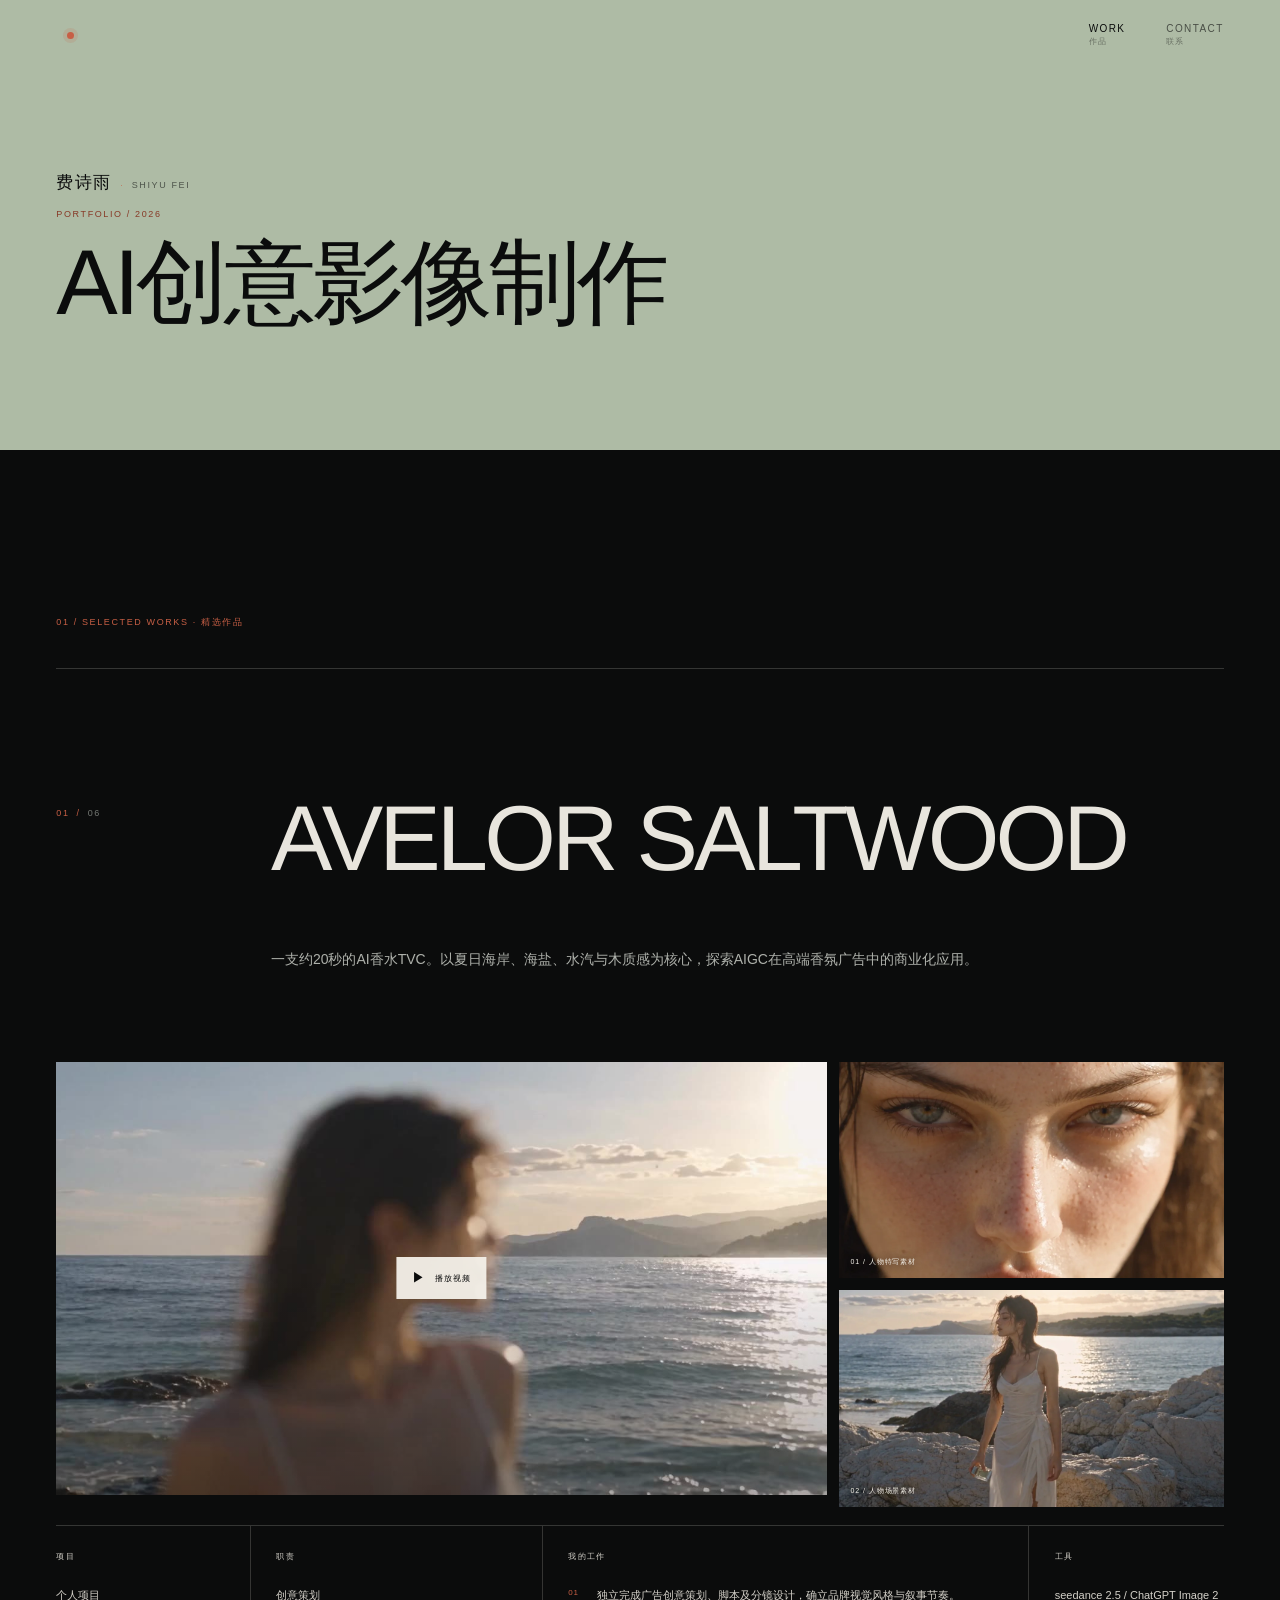
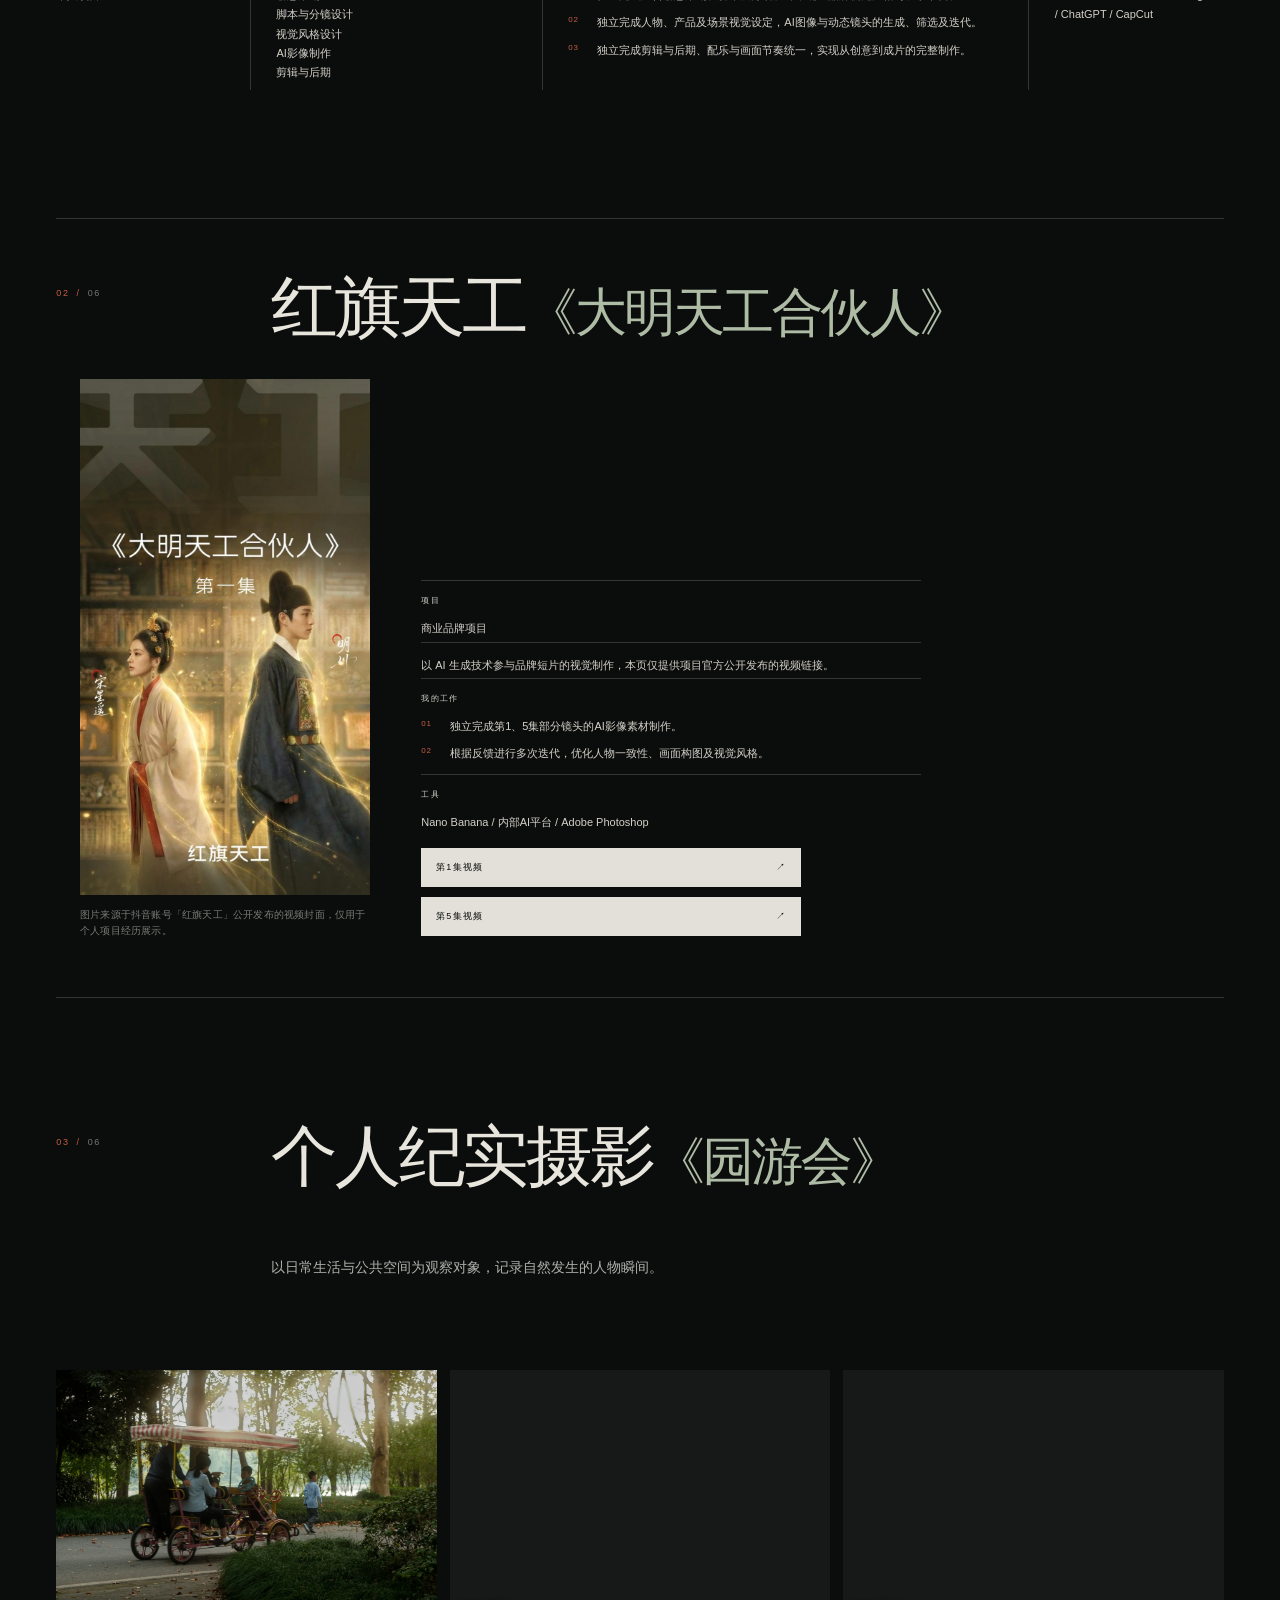
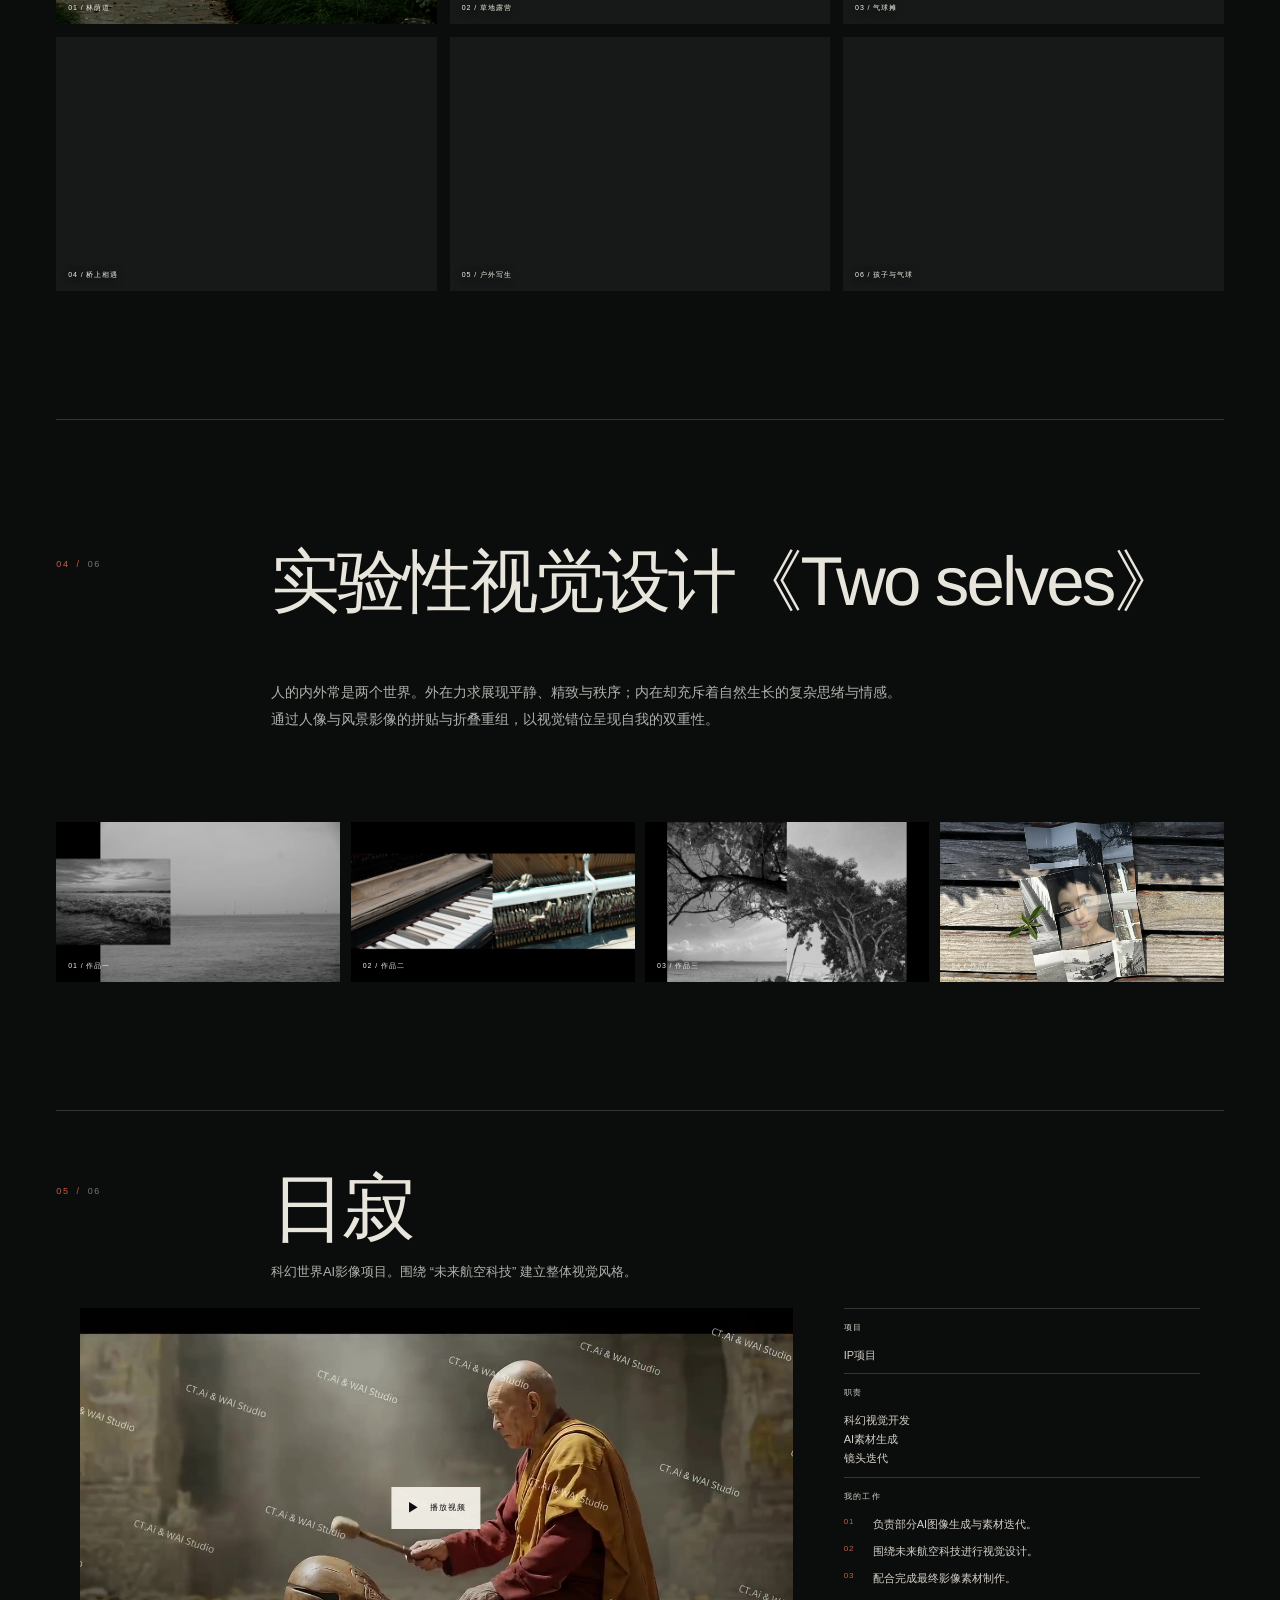
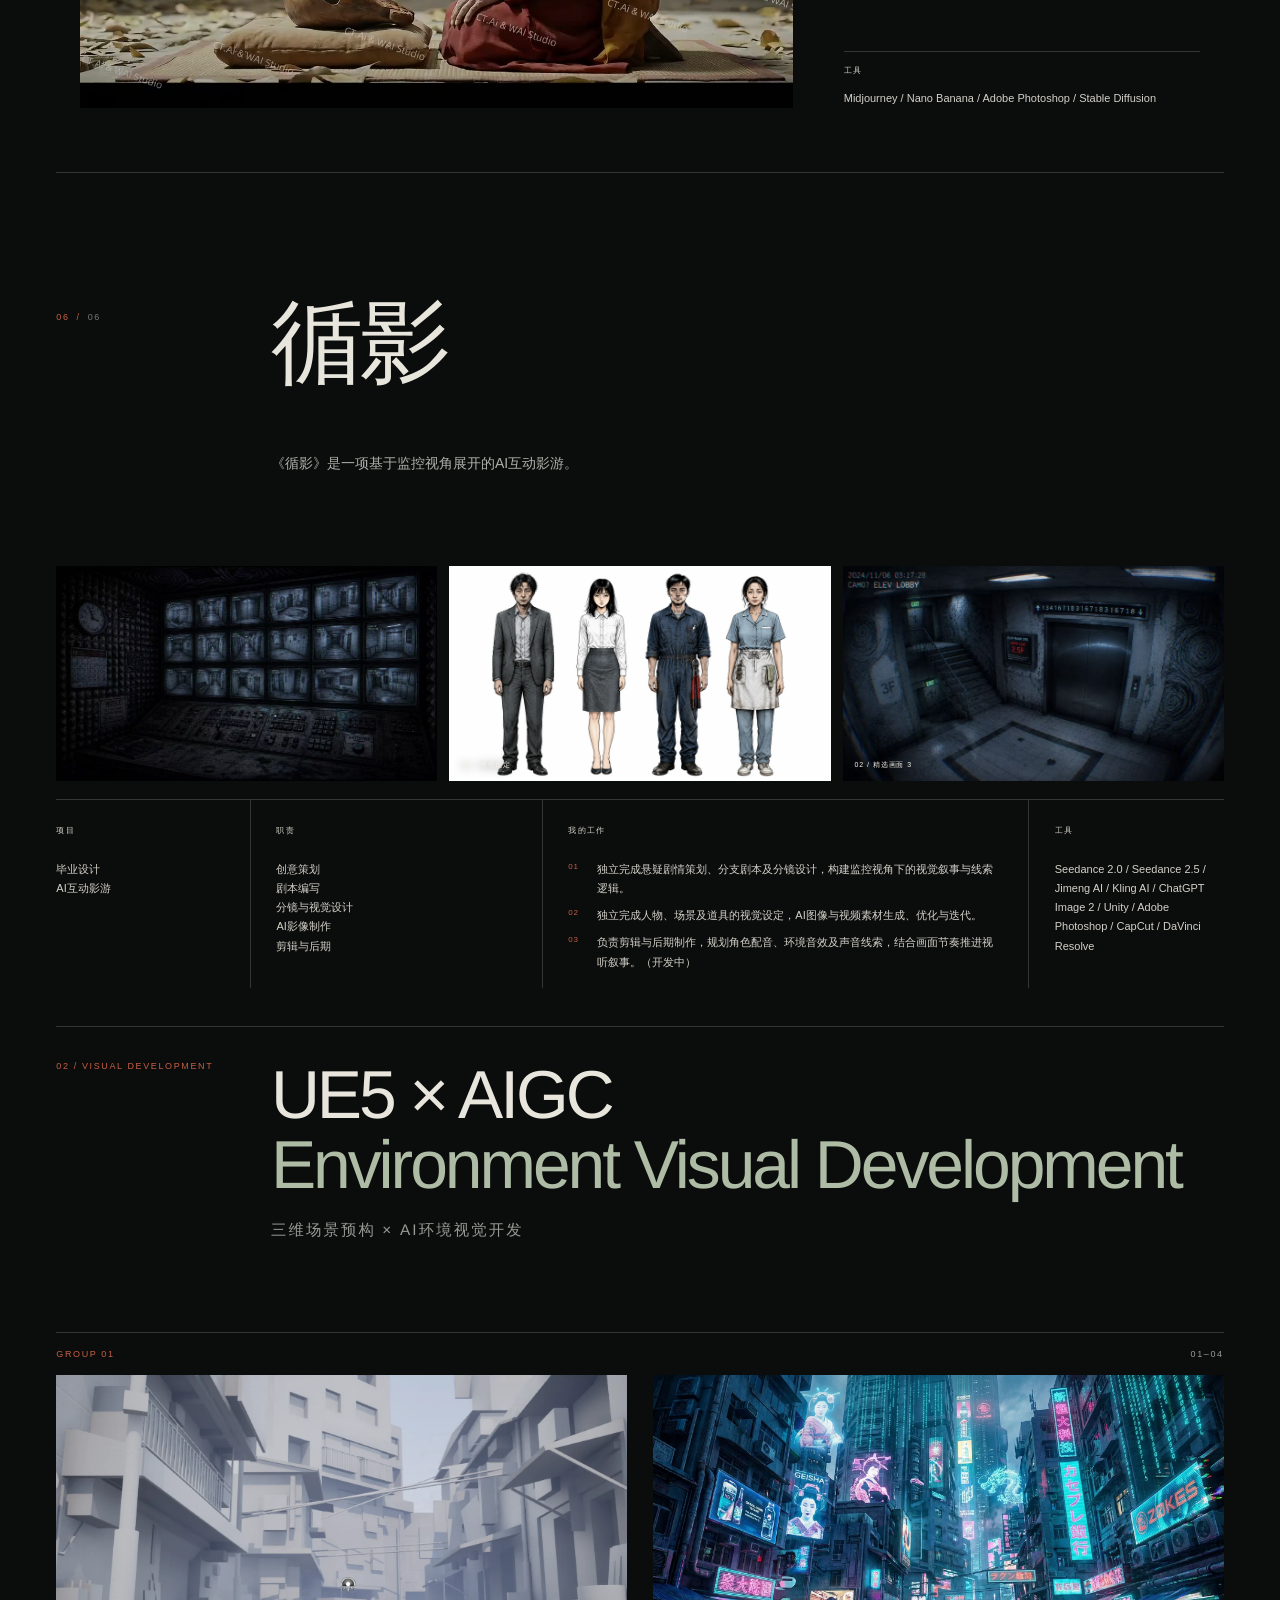
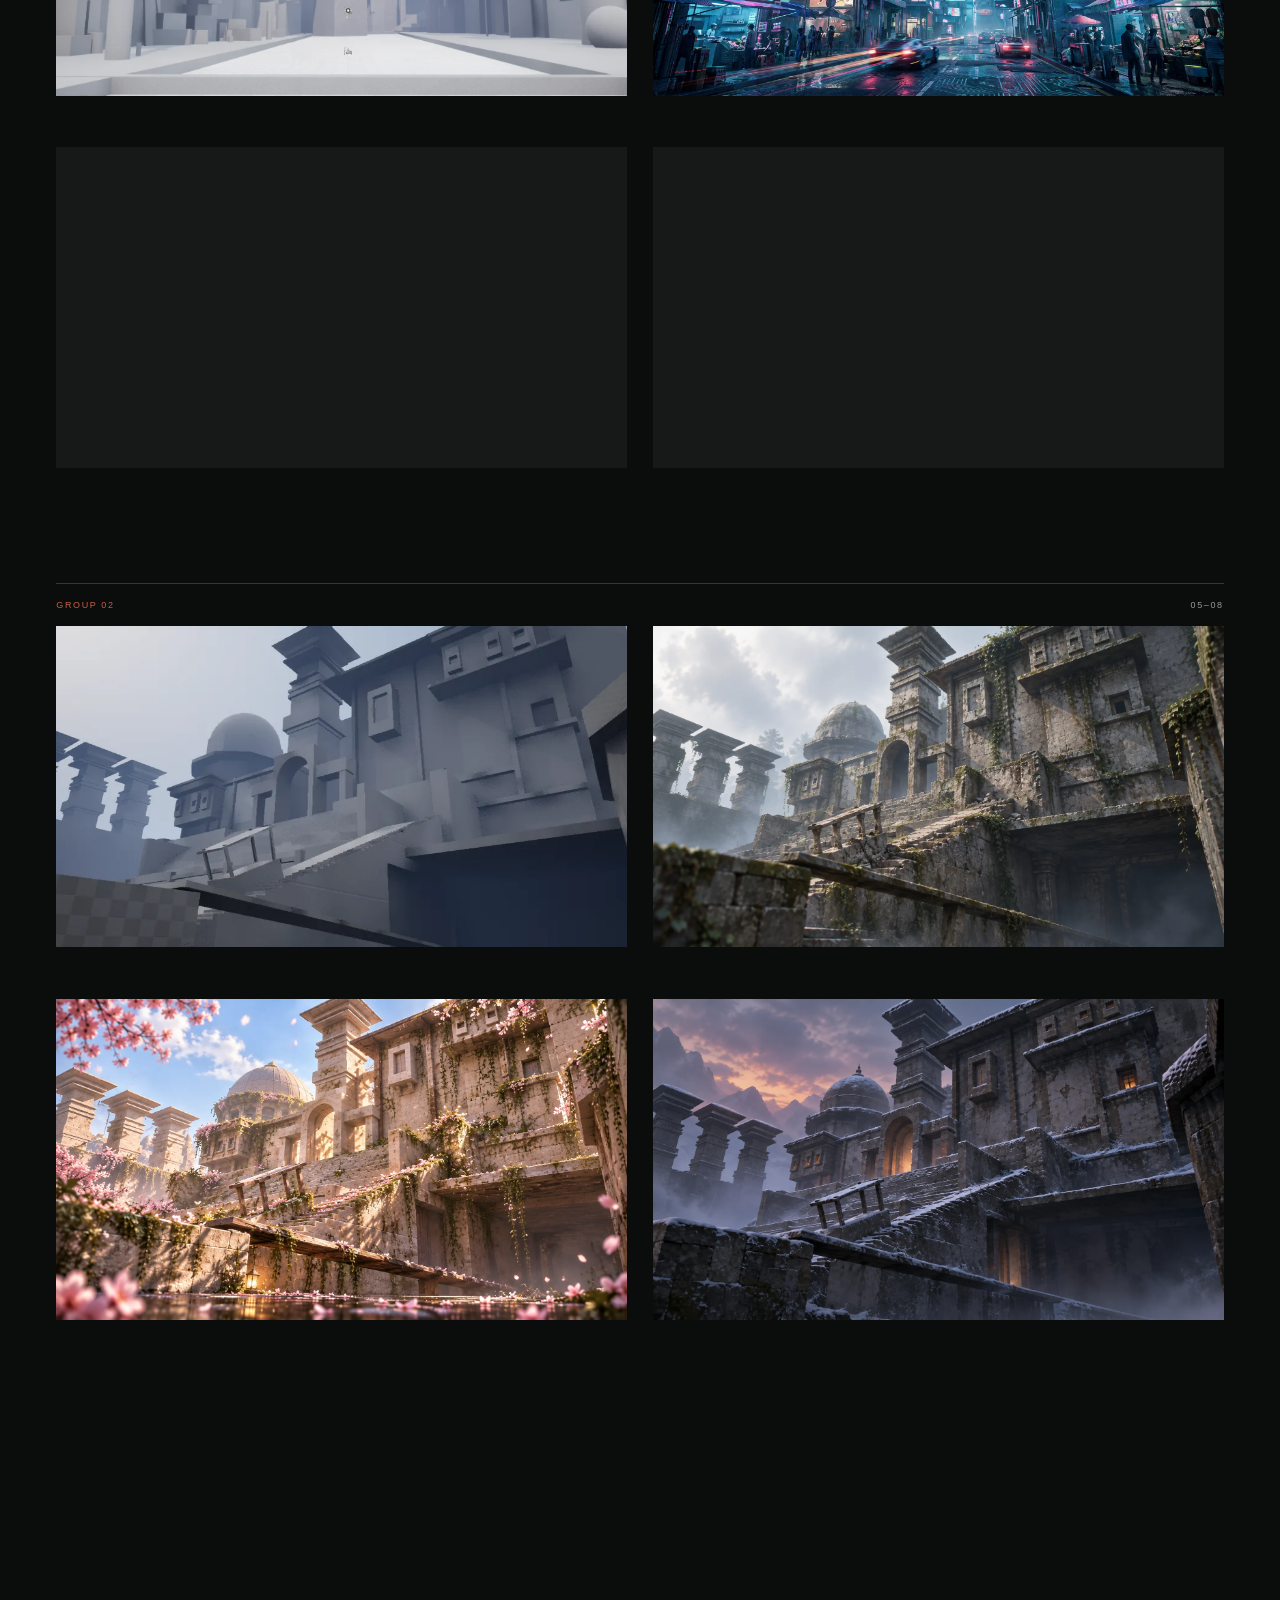
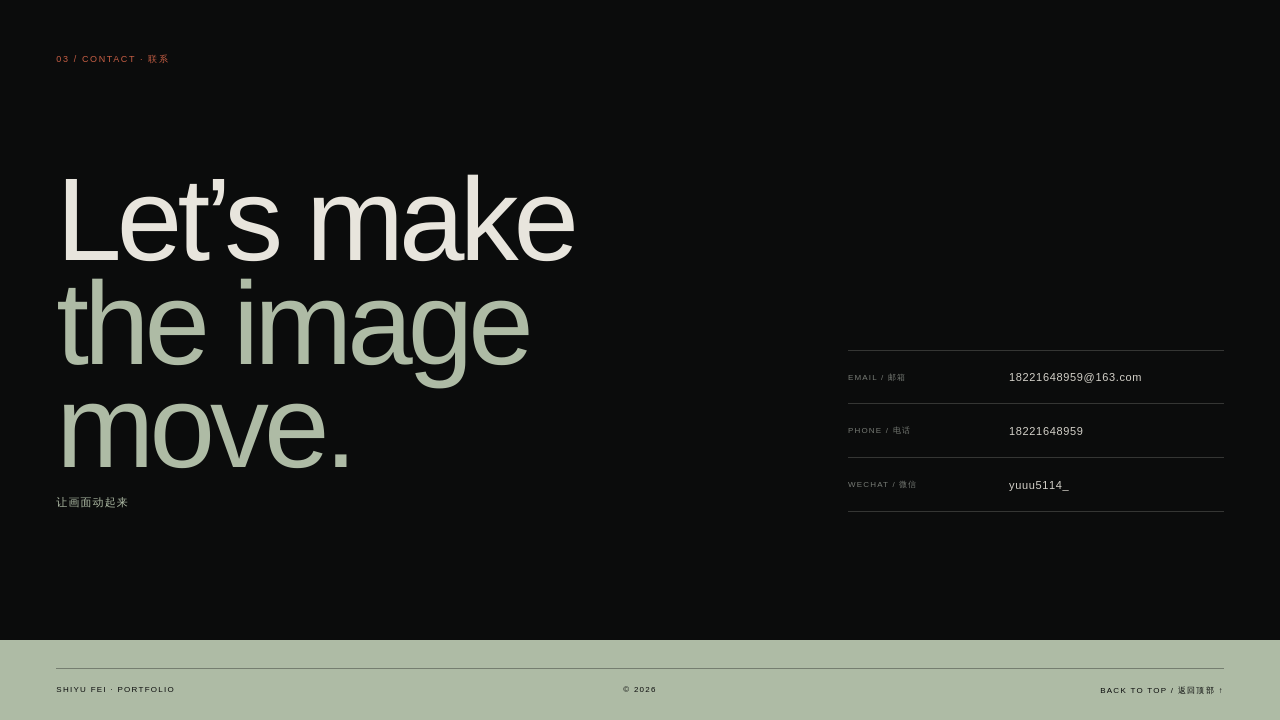
==== commit 2815e821: "Keep Hongqi public note on one line" ====
--- a/index.html
+++ b/index.html
@@ -6,10 +6,10 @@
   <meta name="description" content="费诗雨 AI创意影像制作作品集。">
   <meta name="theme-color" content="#0b0c0c">
   <title>费诗雨 — AIGC 视觉作品集</title>
-  <link rel="stylesheet" href="./styles.css?v=20261025-hongqi-source-1">
+  <link rel="stylesheet" href="./styles.css?v=20261025-hongqi-line-1">
   <script>document.documentElement.classList.add("js"); if ("scrollRestoration" in history) history.scrollRestoration = "manual";</script>
-  <script src="./data/content.js?v=20261025-hongqi-source-1"></script>
-  <script defer src="./js/portfolio.js?v=20261025-hongqi-source-1"></script>
+  <script src="./data/content.js?v=20261025-hongqi-line-1"></script>
+  <script defer src="./js/portfolio.js?v=20261025-hongqi-line-1"></script>
   <meta name="generator" content="Offline portfolio snapshot">
 </head>
 <body id="top">
--- a/styles.css
+++ b/styles.css
@@ -791,9 +791,9 @@
   align-self: end;
   justify-self: start;
   gap: 0;
-  width: min(100%, 400px);
+  width: min(100%, 500px);
   height: auto;
-  max-width: 400px;
+  max-width: 500px;
   margin-top: 0;
 }
 #hongqi-tianggong-partners .work-case__visual-details .work-case__facts > section,
@@ -801,6 +801,7 @@
 #hongqi-tianggong-partners .work-case__label { margin-bottom: 11px; }
 #hongqi-tianggong-partners .work-case__facts p,
 #hongqi-tianggong-partners .work-case__facts li { font-size: 11px; line-height: 1.7; }
+#hongqi-tianggong-partners .work-case__detail-note p { white-space: nowrap; }
 #hongqi-tianggong-partners .work-case__resource-links {
   grid-template-columns: 1fr;
   max-width: 380px;
@@ -875,6 +876,7 @@
 }
 
 @media (max-width: 760px) {
+  #hongqi-tianggong-partners .work-case__detail-note p { white-space: normal; }
   .work-case__facts--5,
   .work-case__facts--4,
   .work-case__facts--3,
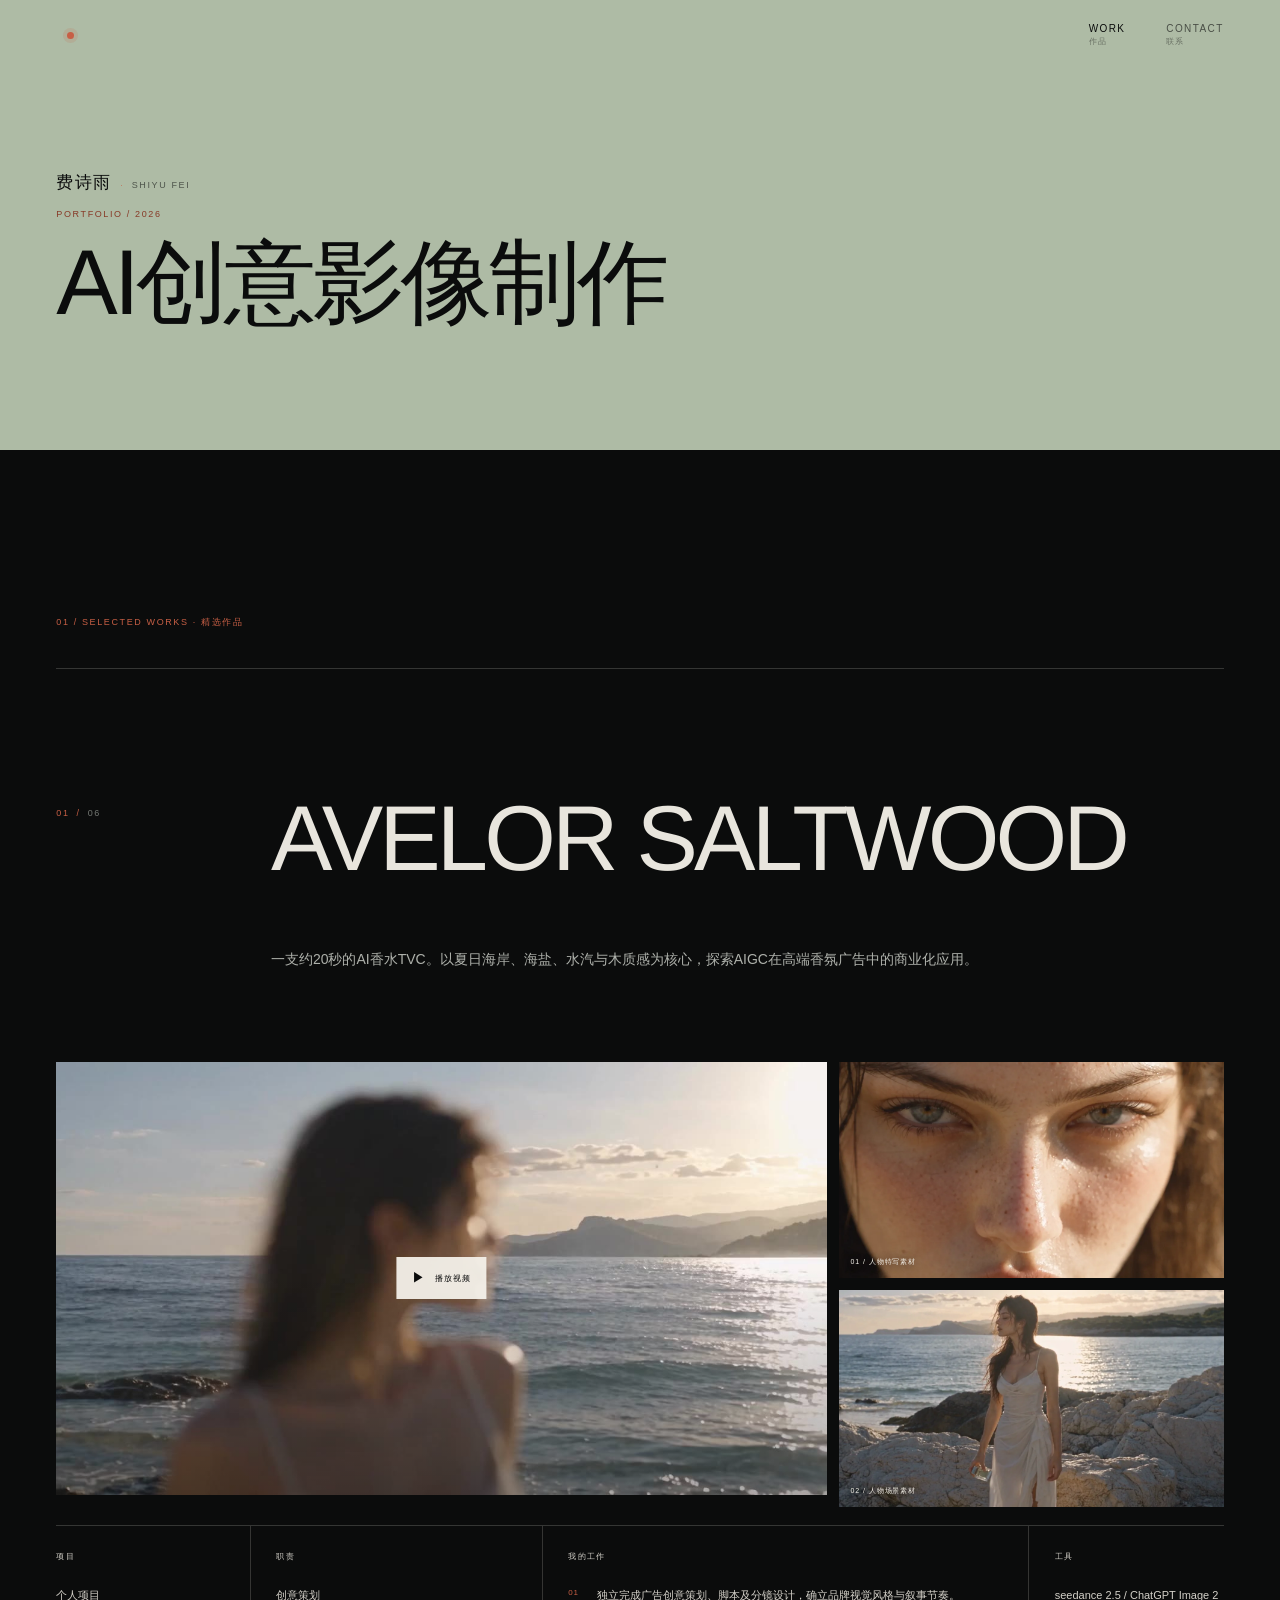
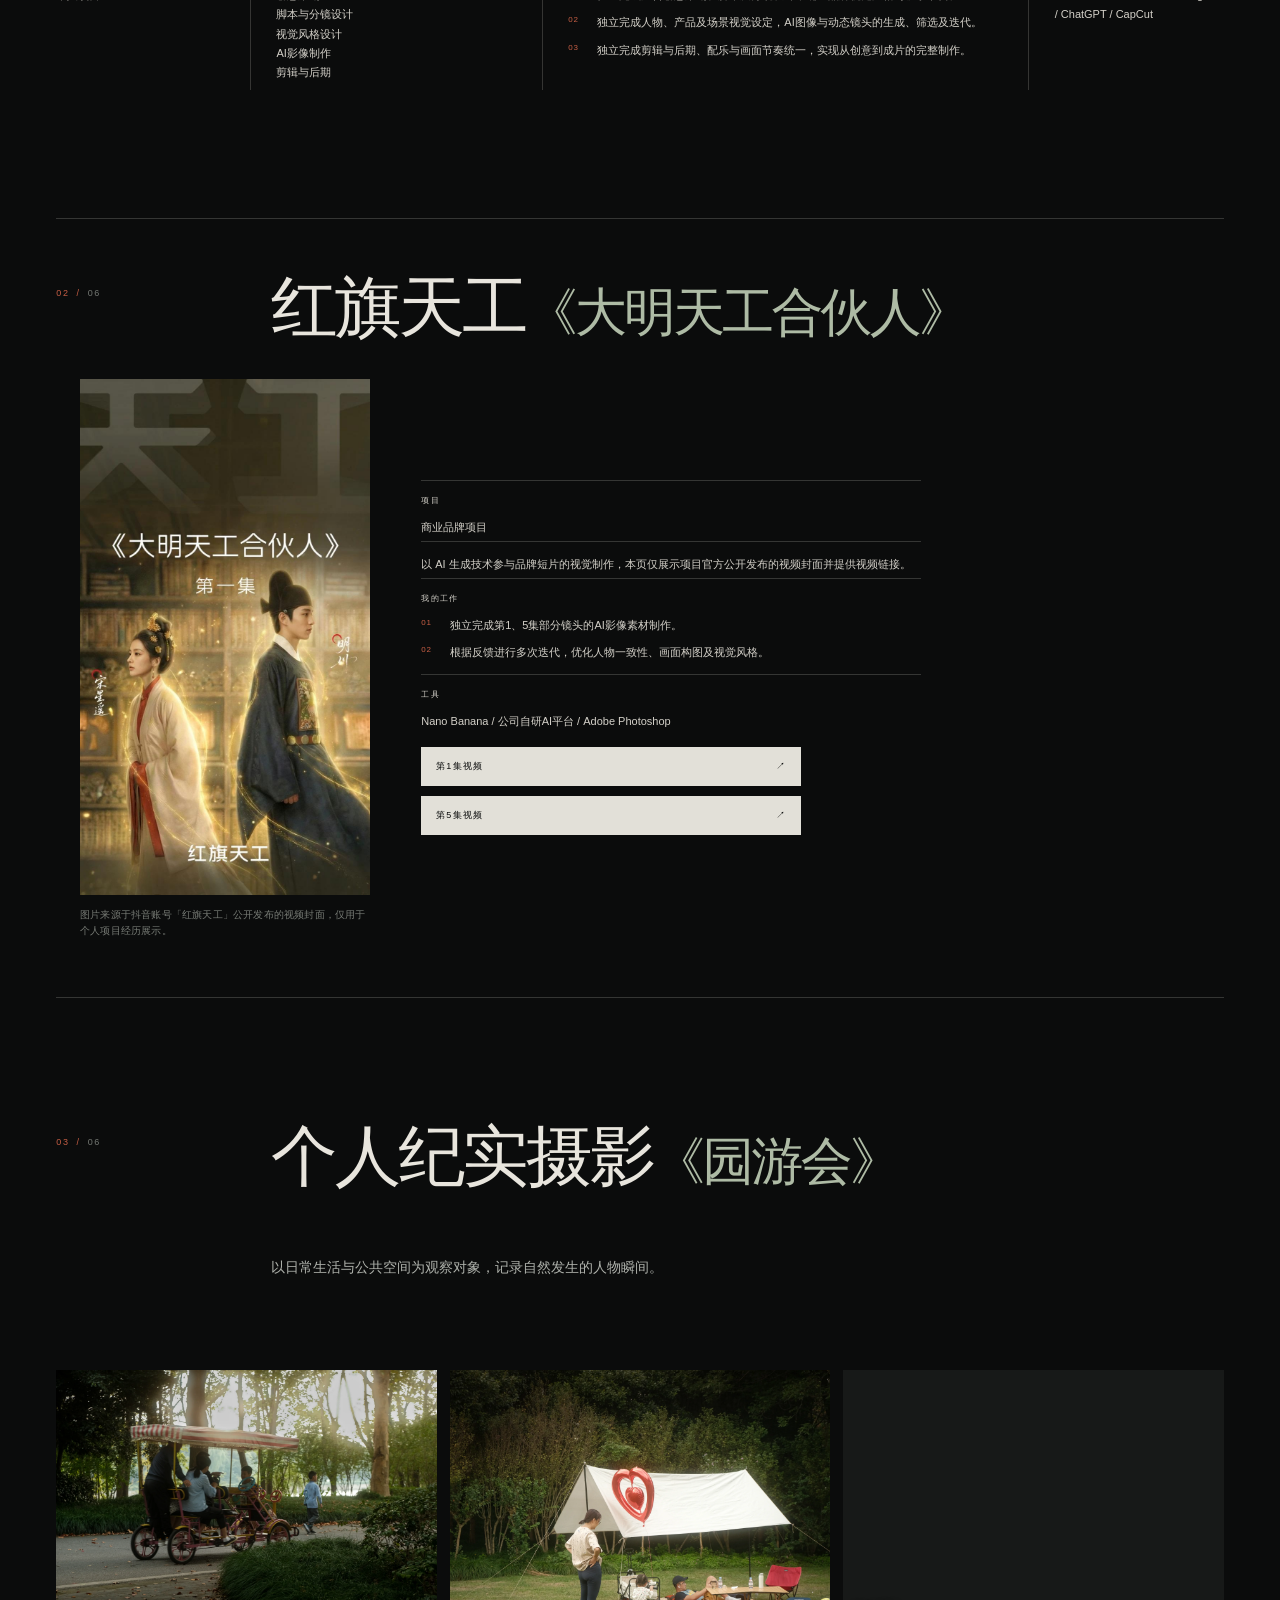
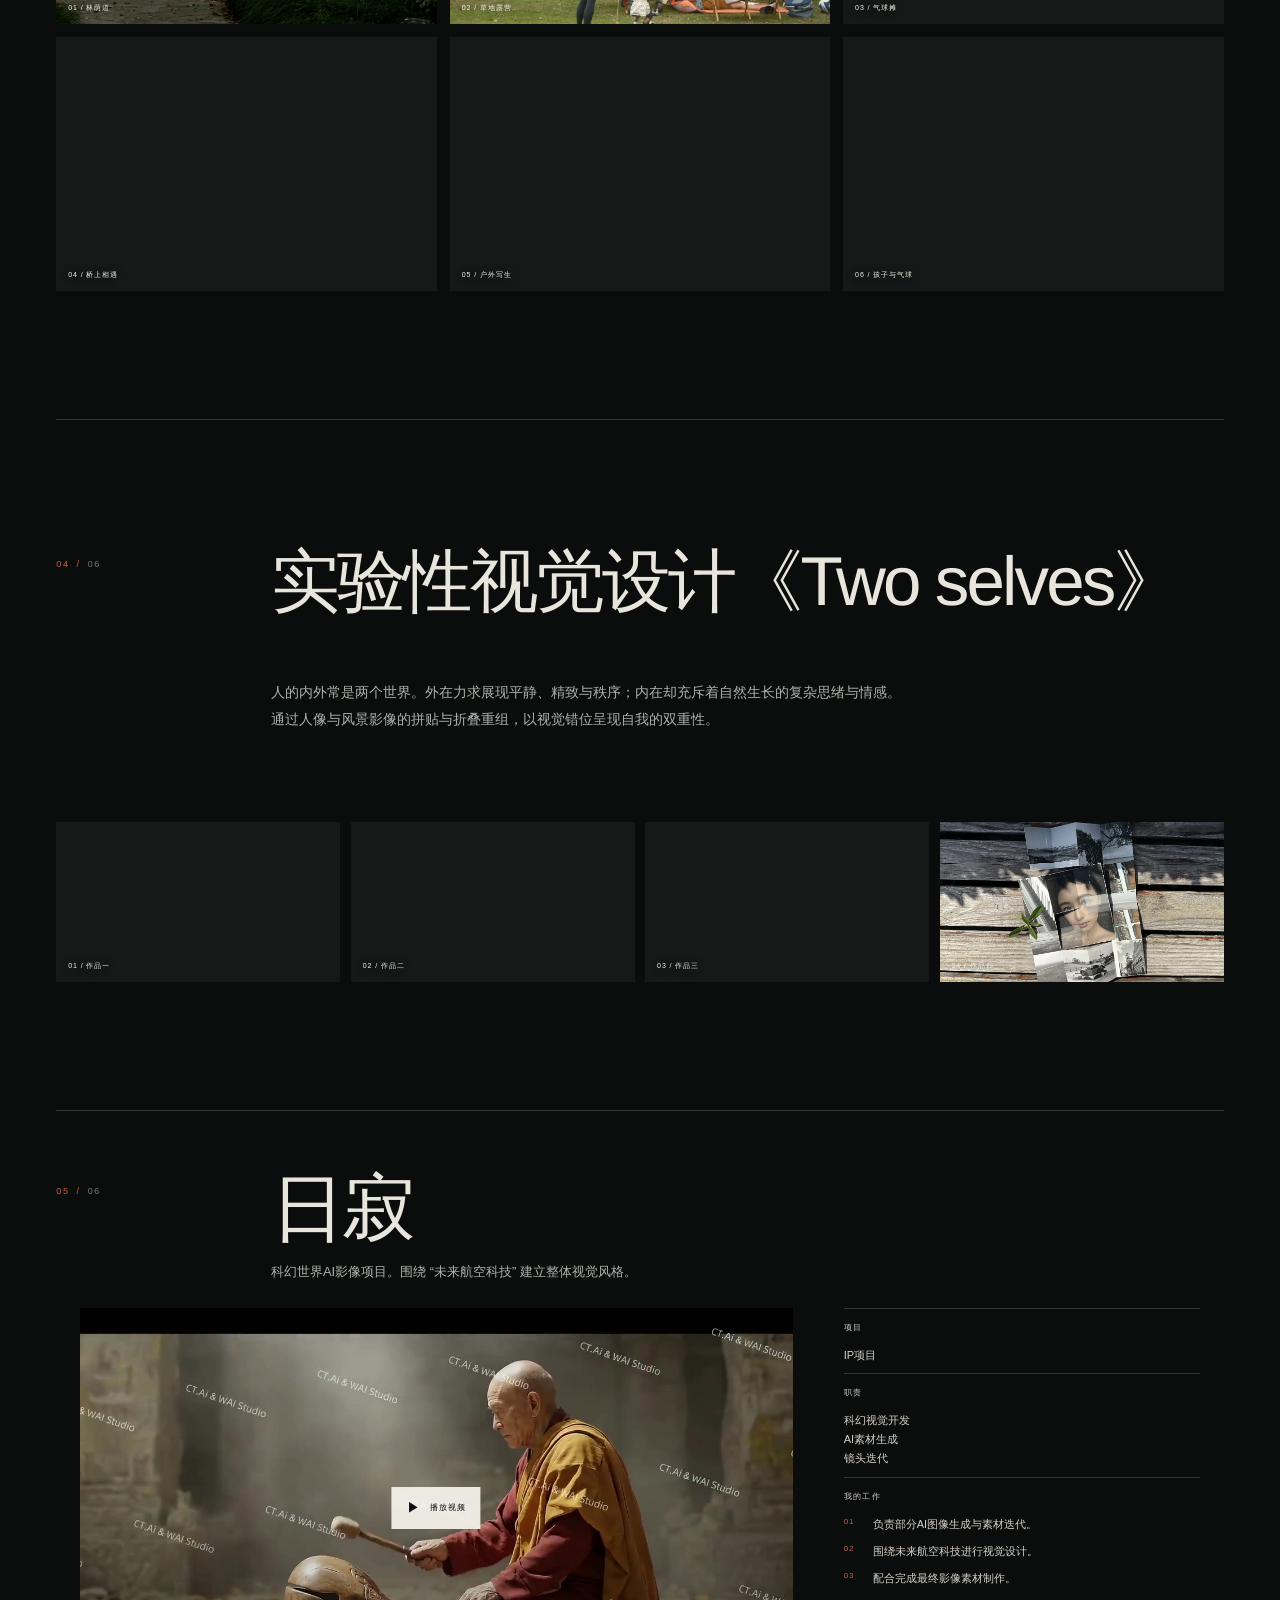
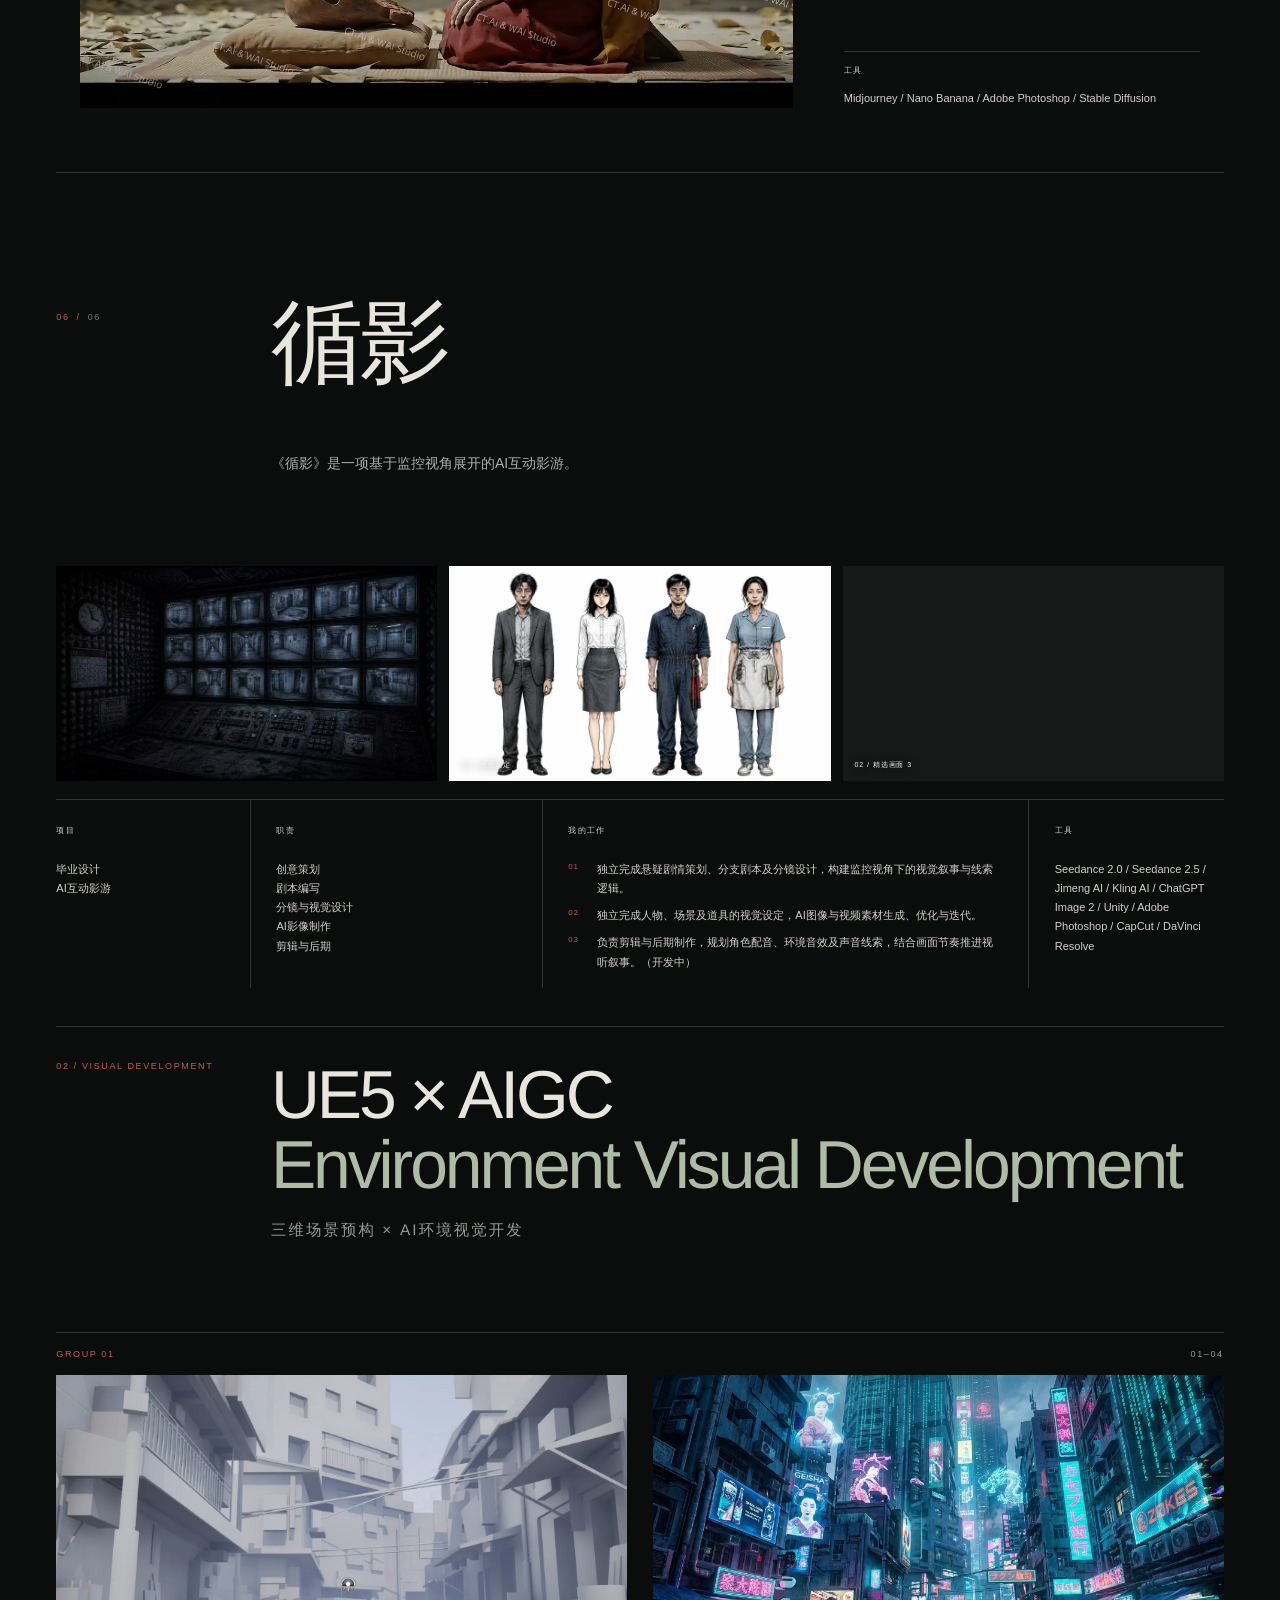
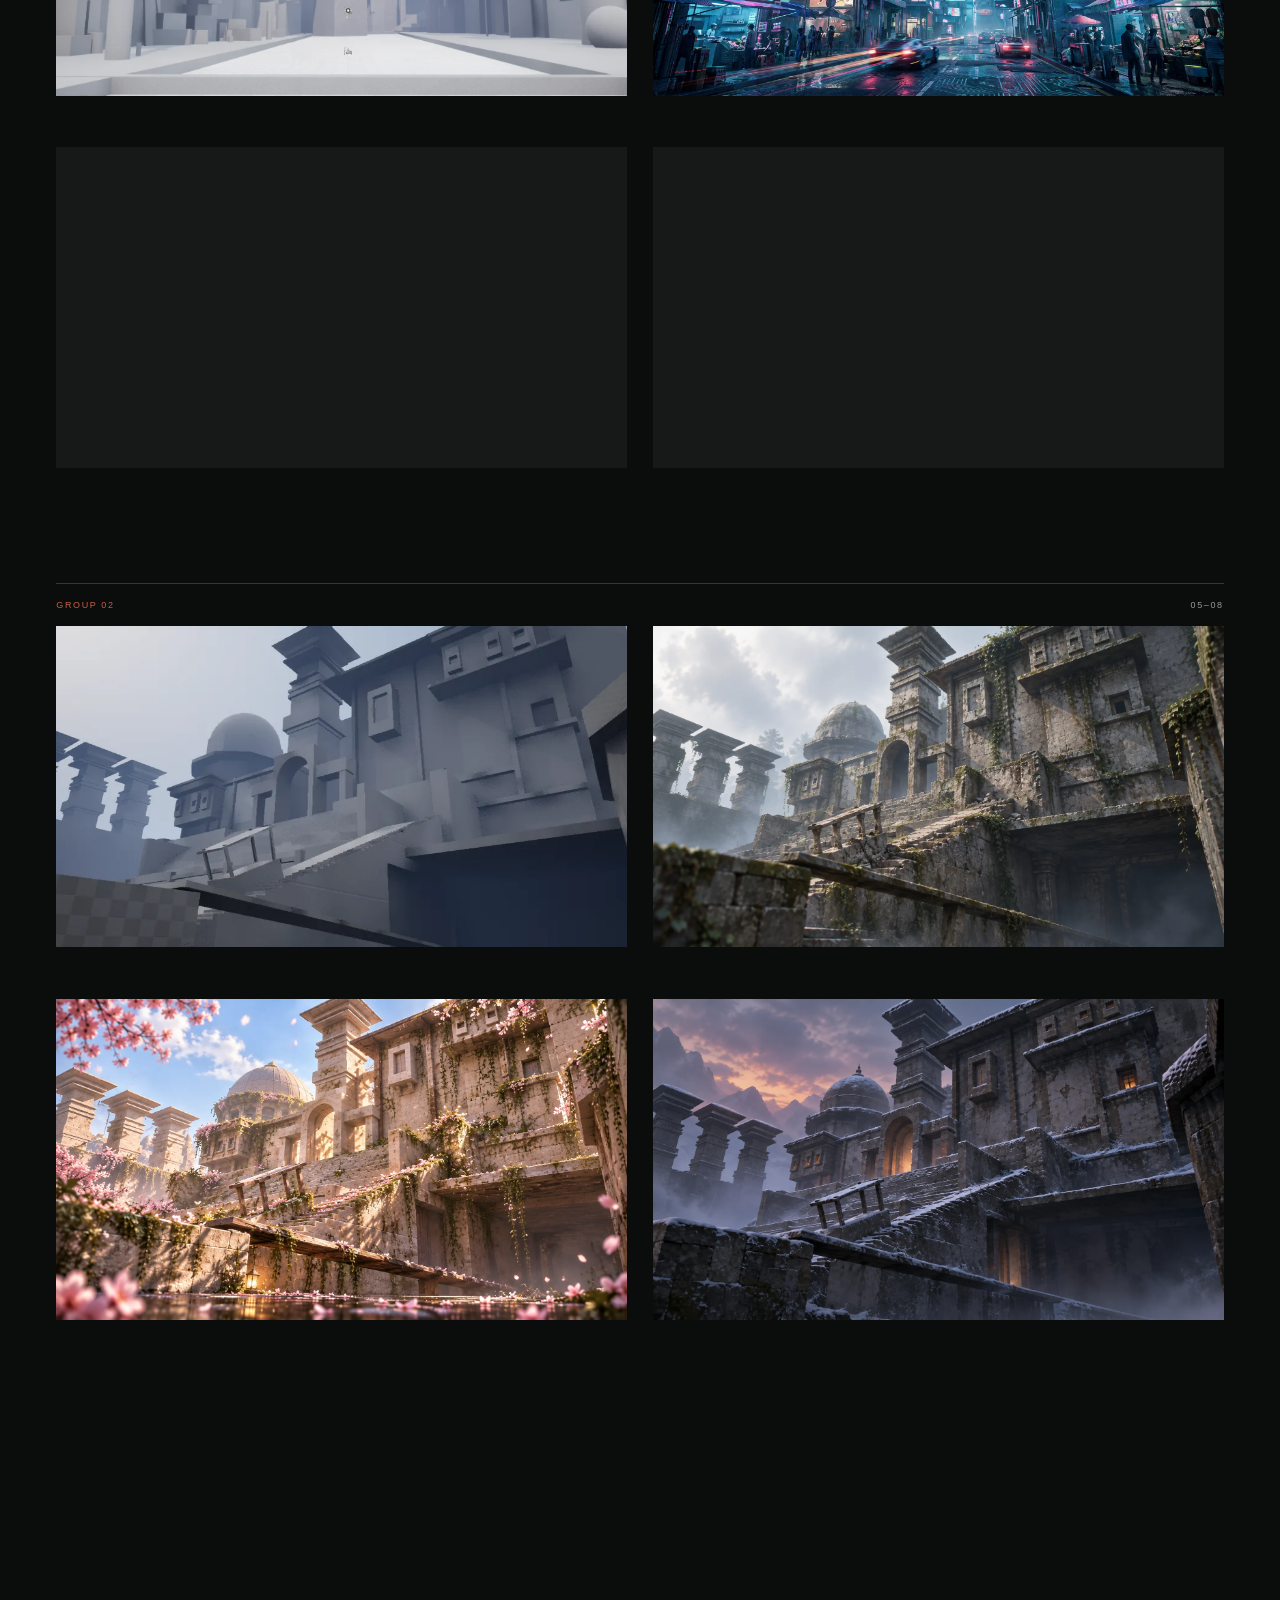
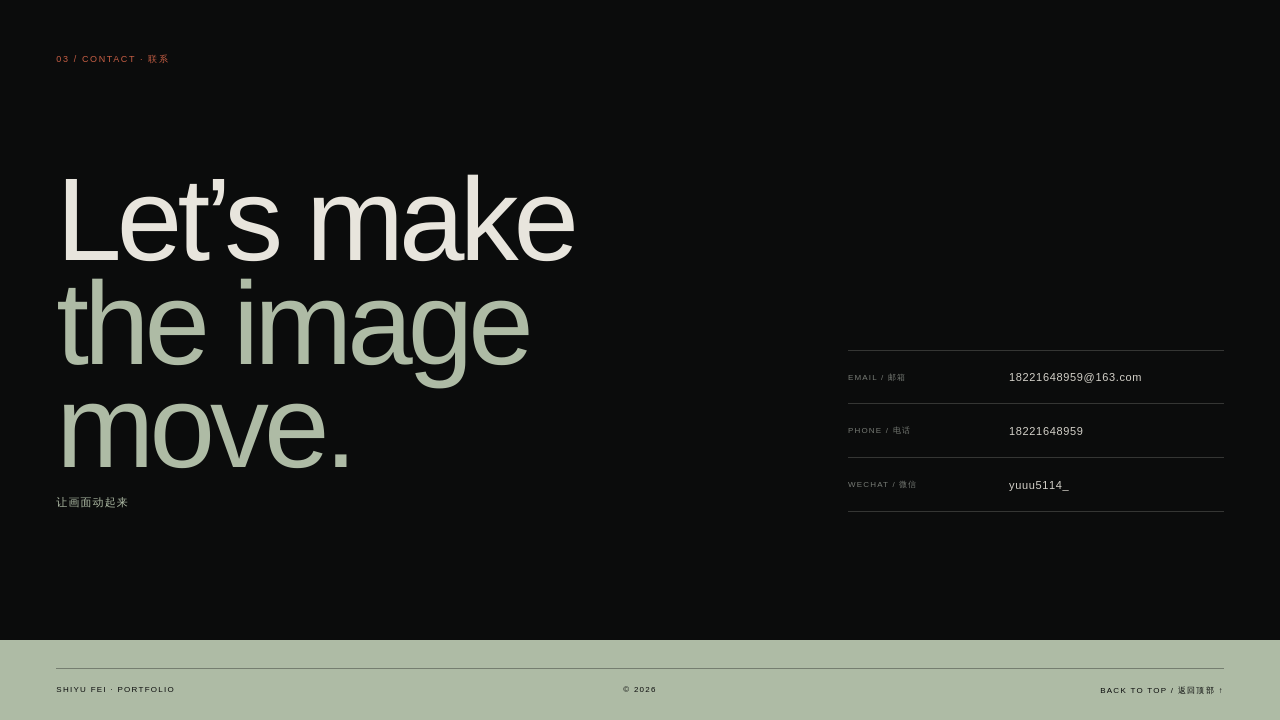
==== commit 18aa3f7b: "Center Hongqi project details beside cover" ====
--- a/index.html
+++ b/index.html
@@ -6,7 +6,7 @@
   <meta name="description" content="费诗雨 AI创意影像制作作品集。">
   <meta name="theme-color" content="#0b0c0c">
   <title>费诗雨 — AIGC 视觉作品集</title>
-  <link rel="stylesheet" href="./styles.css?v=20261025-hongqi-line-1">
+  <link rel="stylesheet" href="./styles.css?v=20261025-hongqi-center-1">
   <script>document.documentElement.classList.add("js"); if ("scrollRestoration" in history) history.scrollRestoration = "manual";</script>
   <script src="./data/content.js?v=20261025-hongqi-line-1"></script>
   <script defer src="./js/portfolio.js?v=20261025-hongqi-line-1"></script>
--- a/styles.css
+++ b/styles.css
@@ -788,7 +788,7 @@
   grid-template-columns: 1fr;
   grid-template-rows: none;
   align-content: initial;
-  align-self: end;
+  align-self: center;
   justify-self: start;
   gap: 0;
   width: min(100%, 500px);
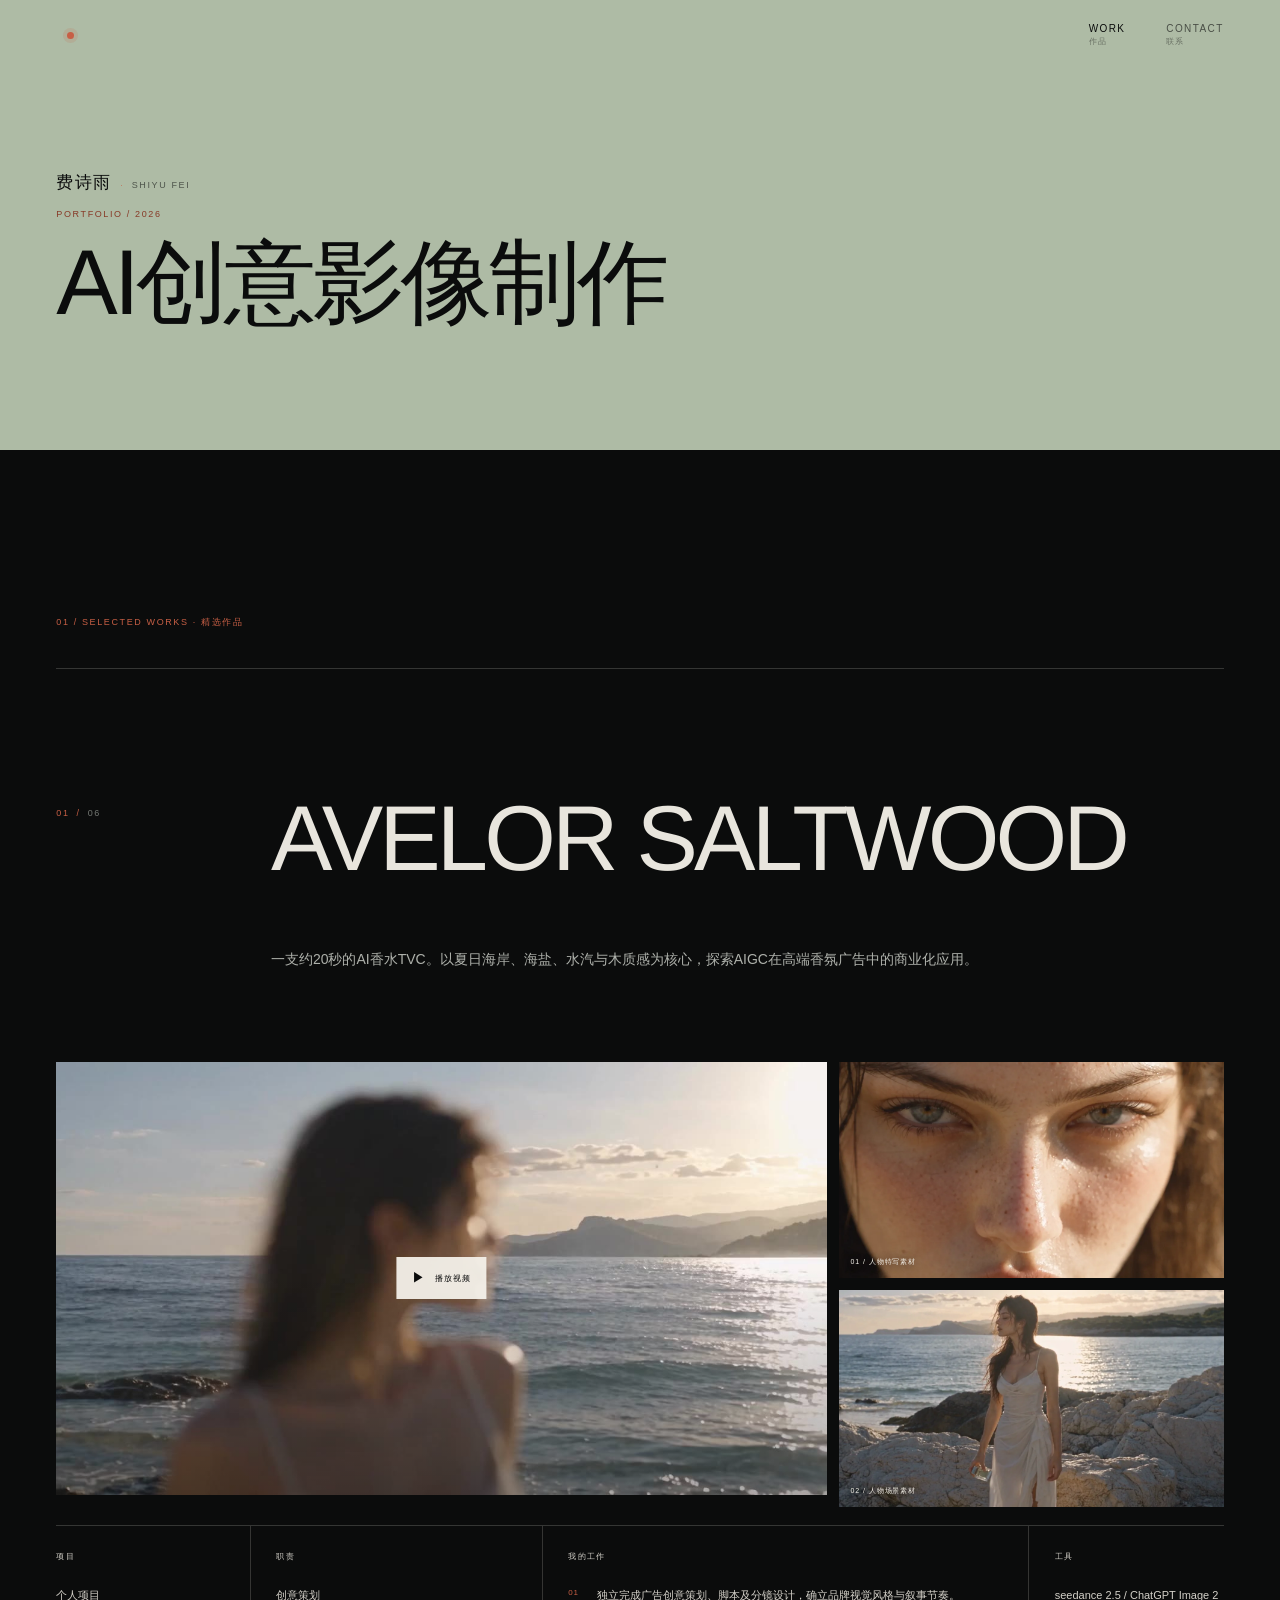
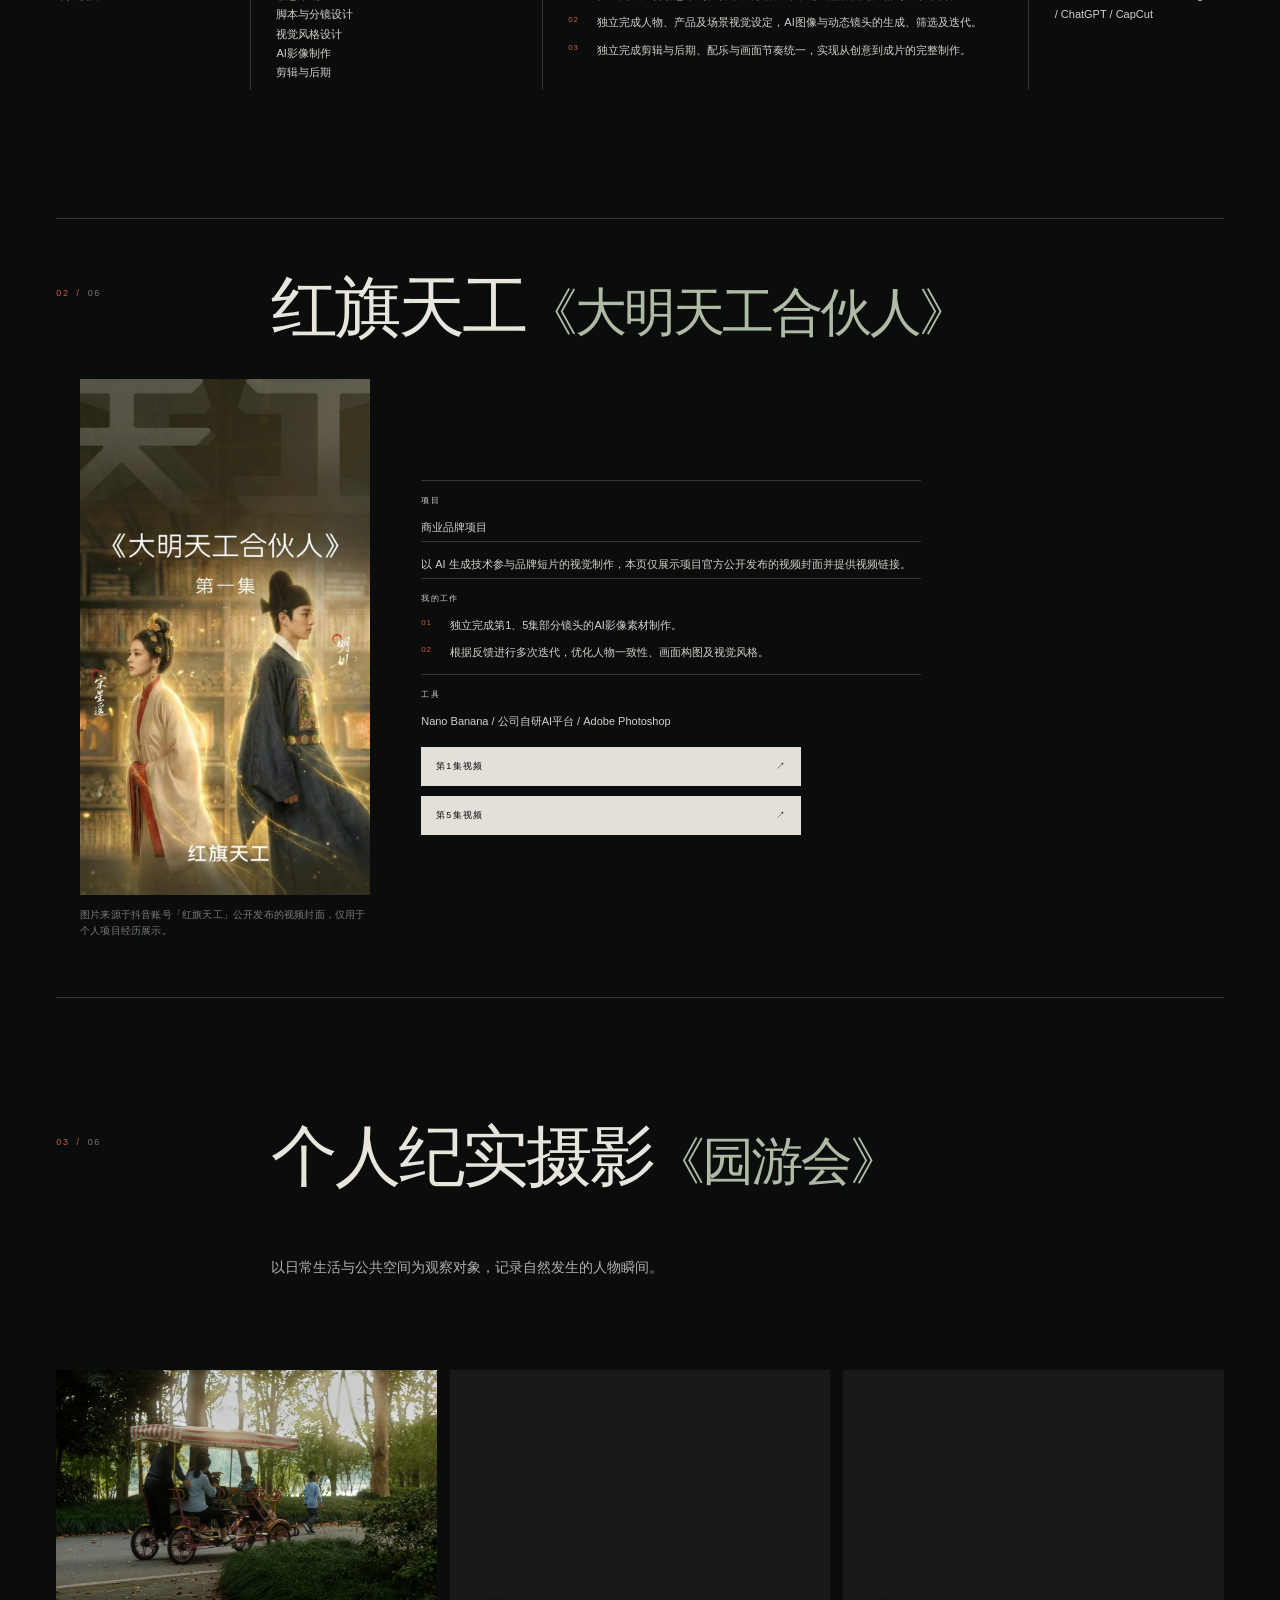
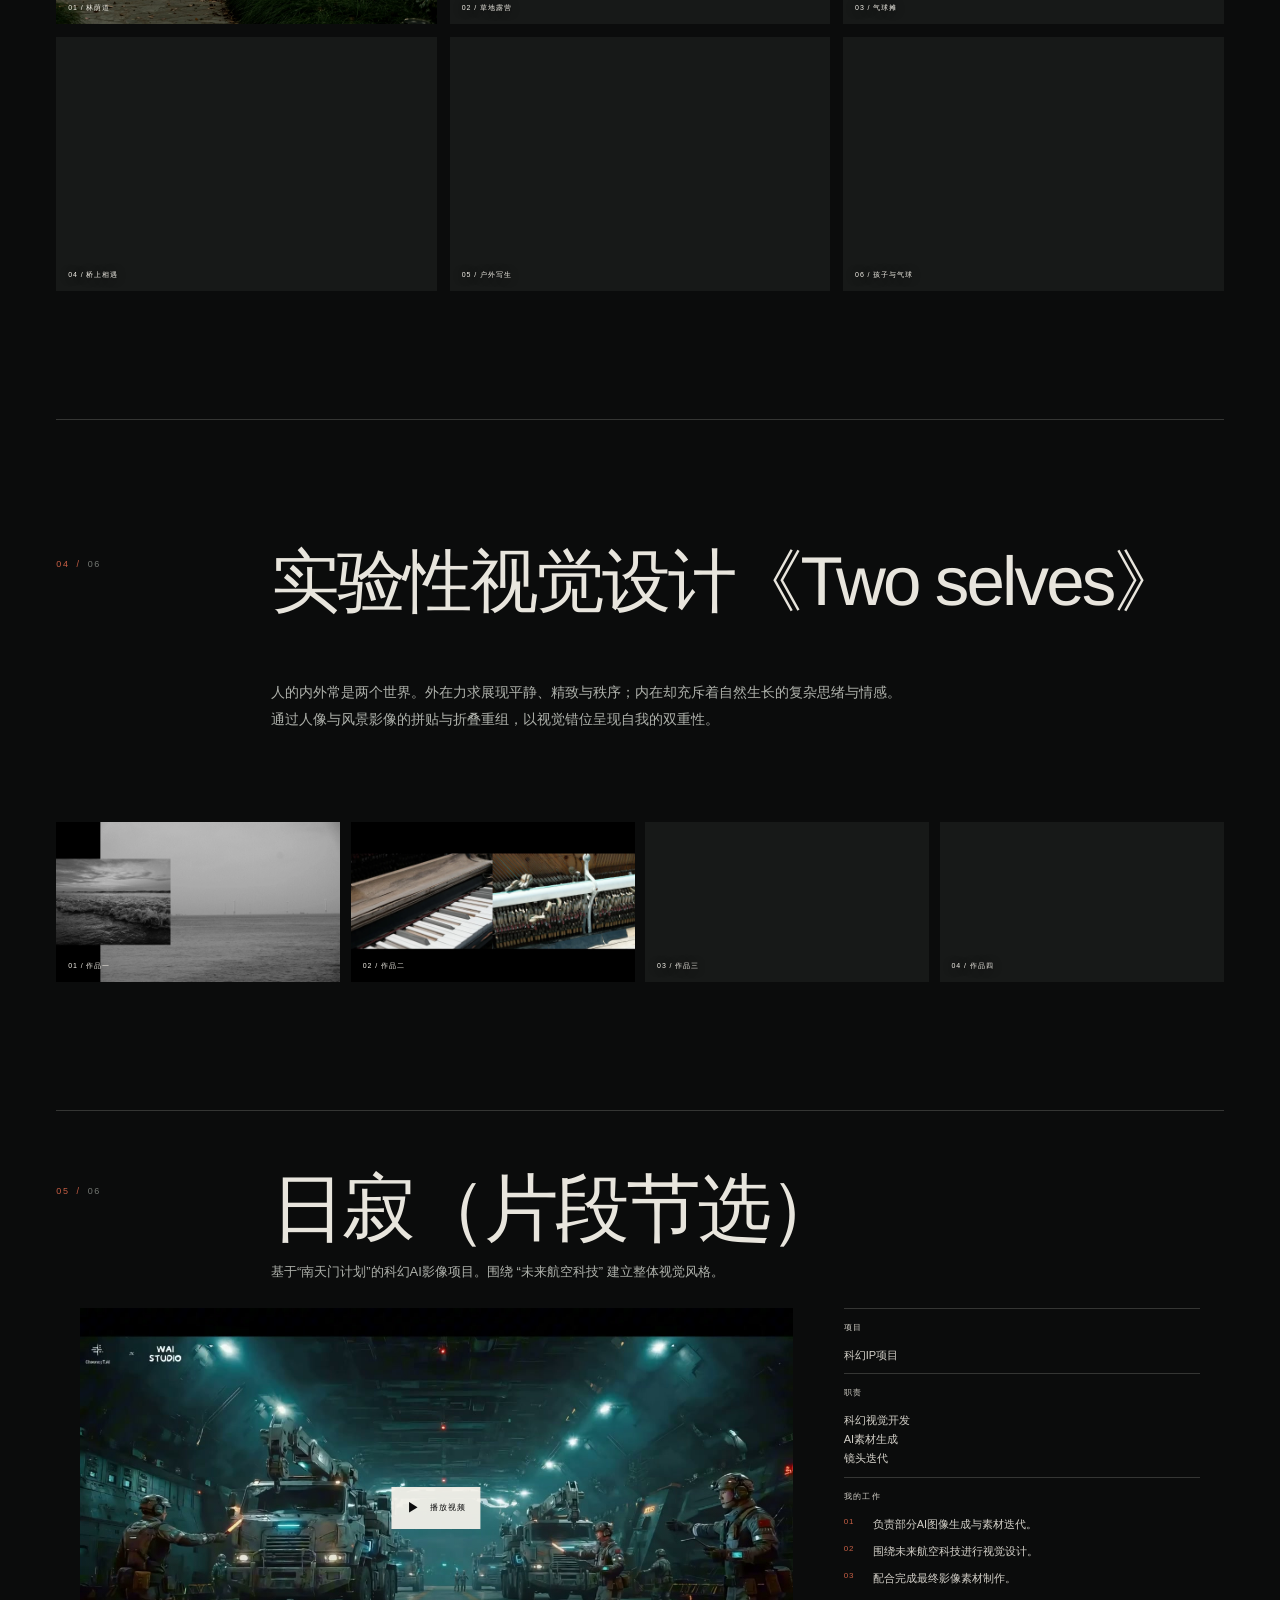
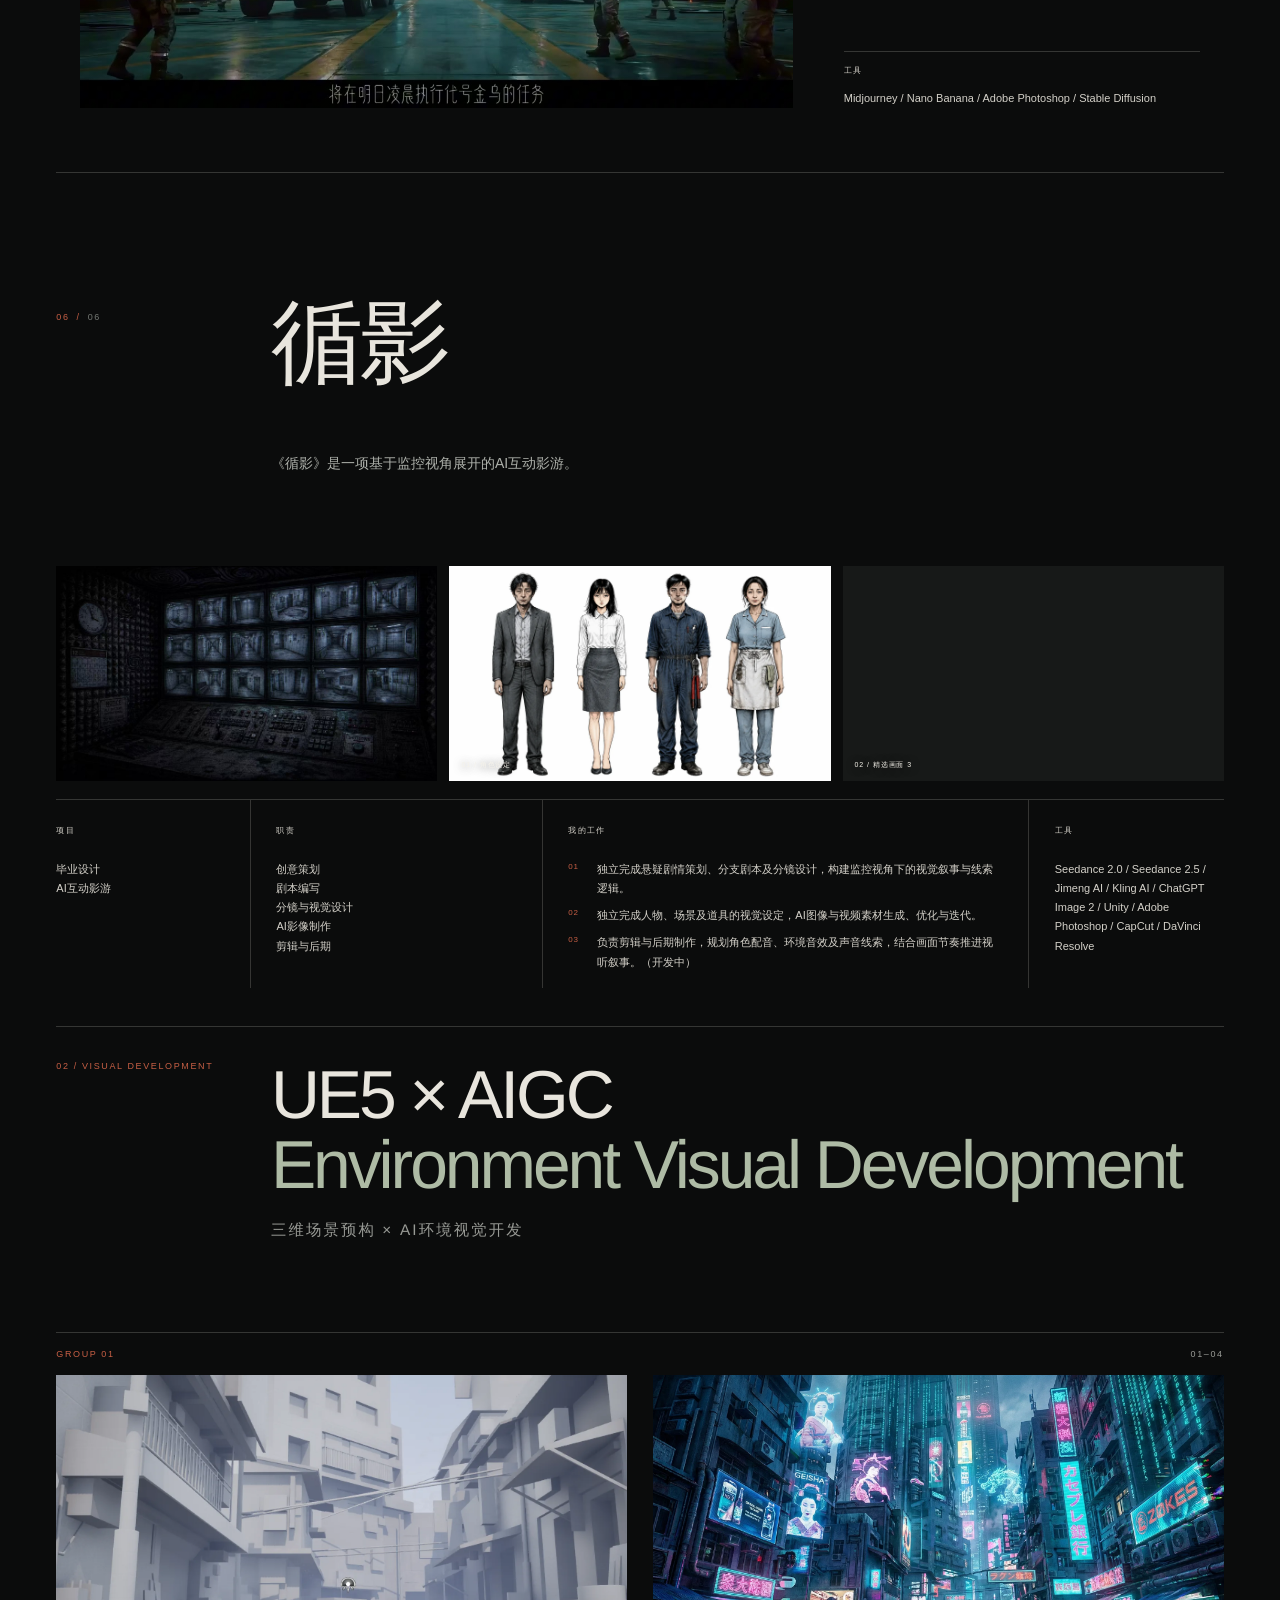
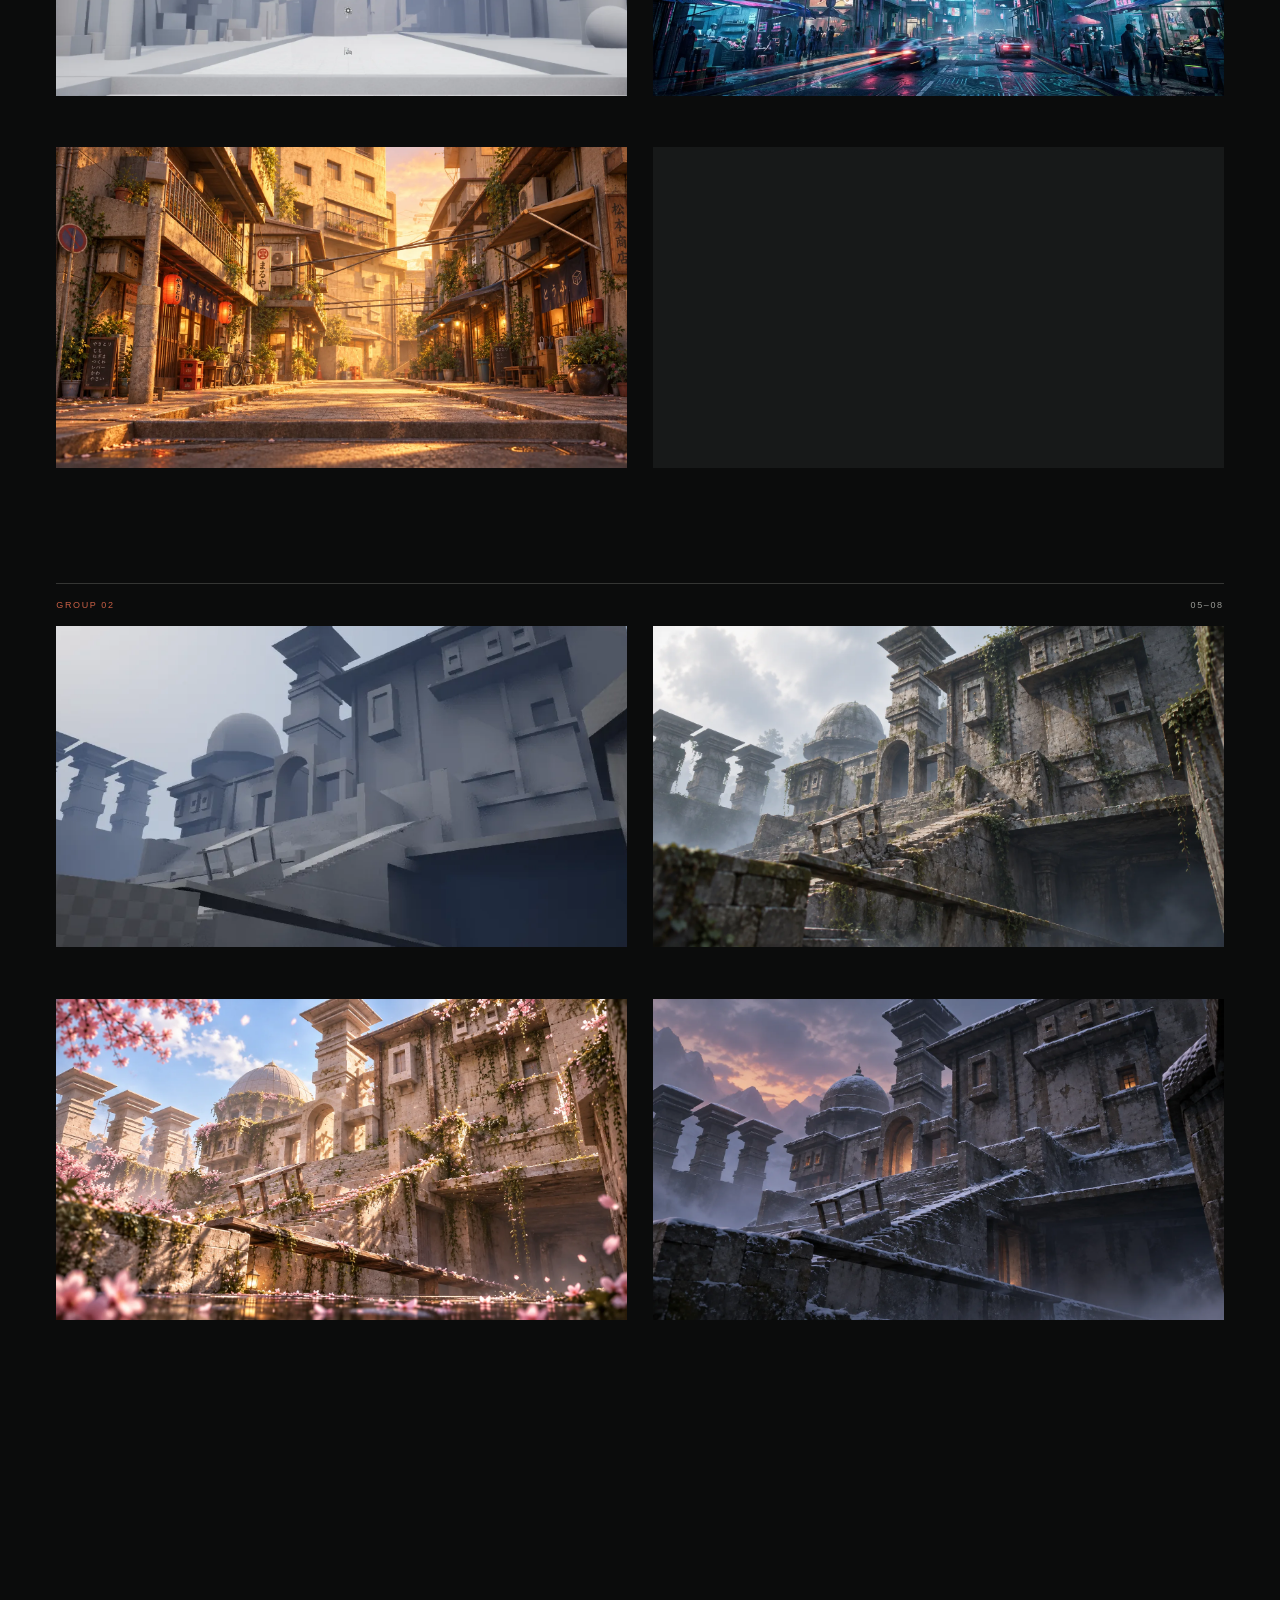
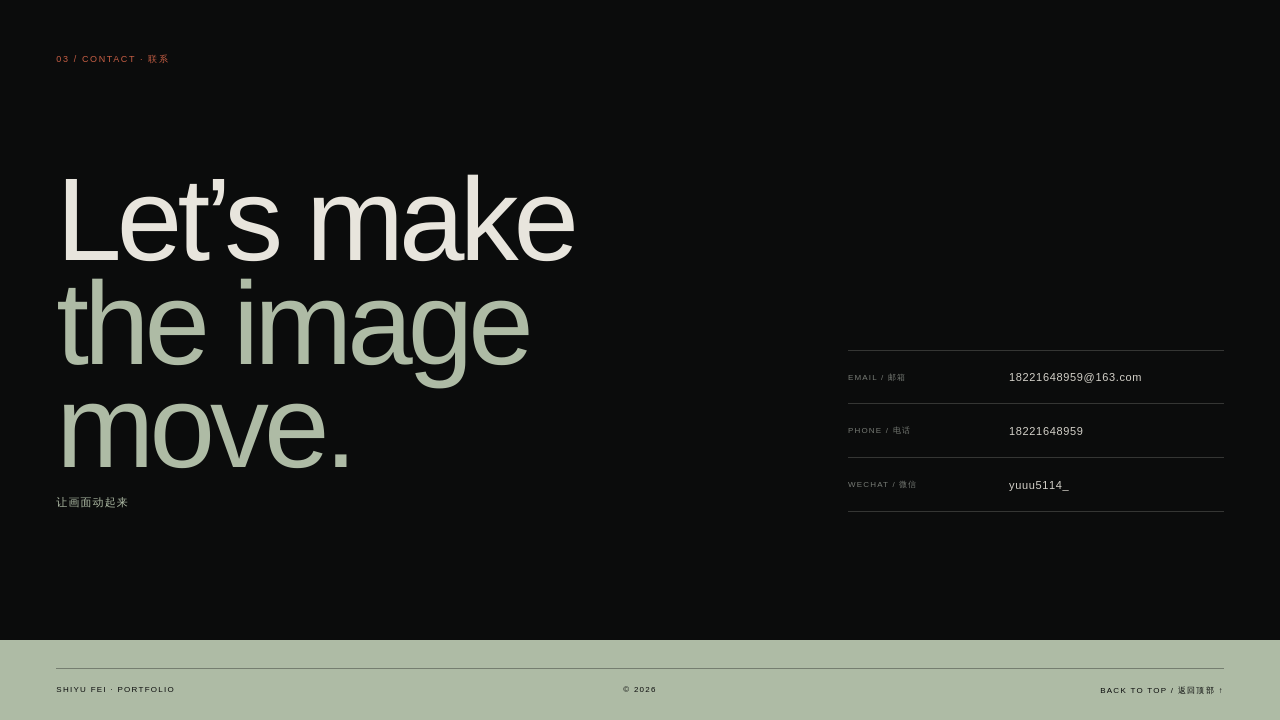
==== commit d9f3d153: "Replace Riji with approved excerpt" ====
--- a/index.html
+++ b/index.html
@@ -8,8 +8,8 @@
   <title>费诗雨 — AIGC 视觉作品集</title>
   <link rel="stylesheet" href="./styles.css?v=20261025-hongqi-center-1">
   <script>document.documentElement.classList.add("js"); if ("scrollRestoration" in history) history.scrollRestoration = "manual";</script>
-  <script src="./data/content.js?v=20261025-hongqi-line-1"></script>
-  <script defer src="./js/portfolio.js?v=20261025-hongqi-line-1"></script>
+  <script src="./data/content.js?v=20261025-riji-excerpt-1"></script>
+  <script defer src="./js/portfolio.js?v=20261025-riji-excerpt-1"></script>
   <meta name="generator" content="Offline portfolio snapshot">
 </head>
 <body id="top">
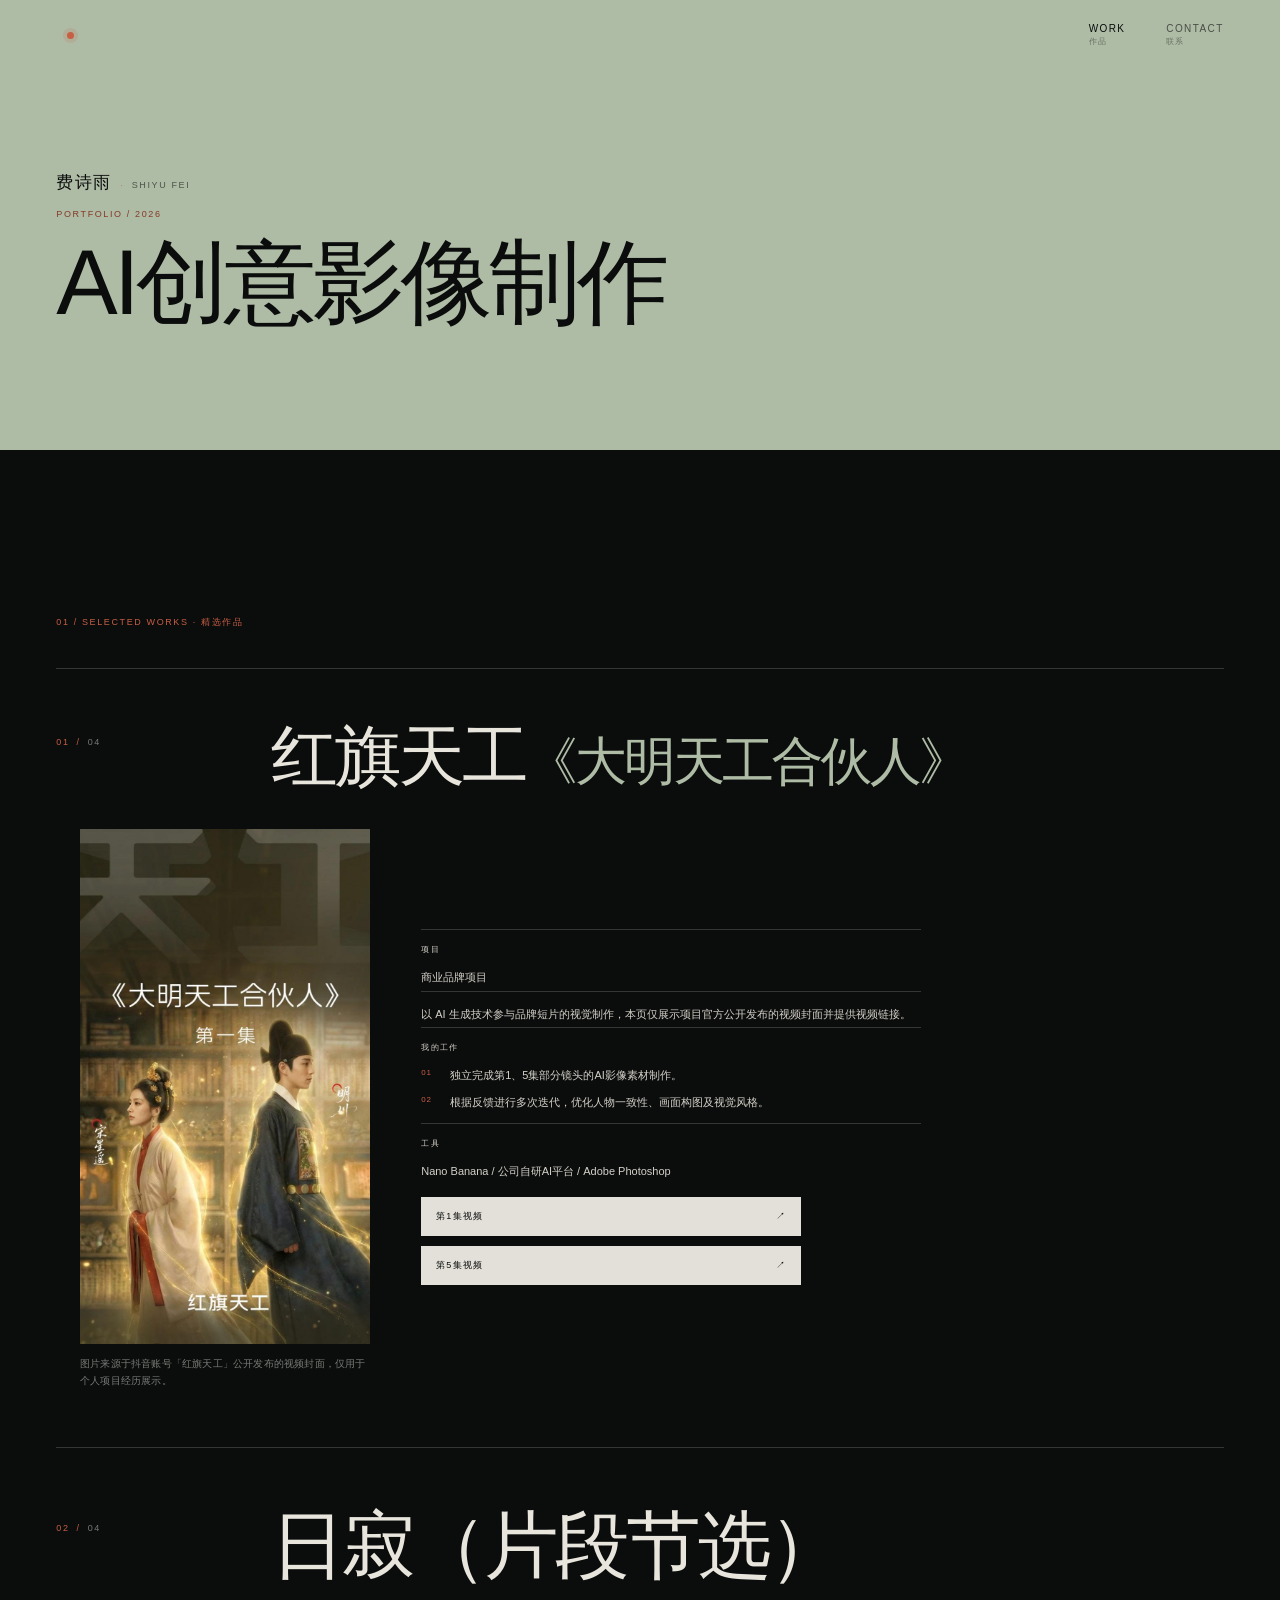
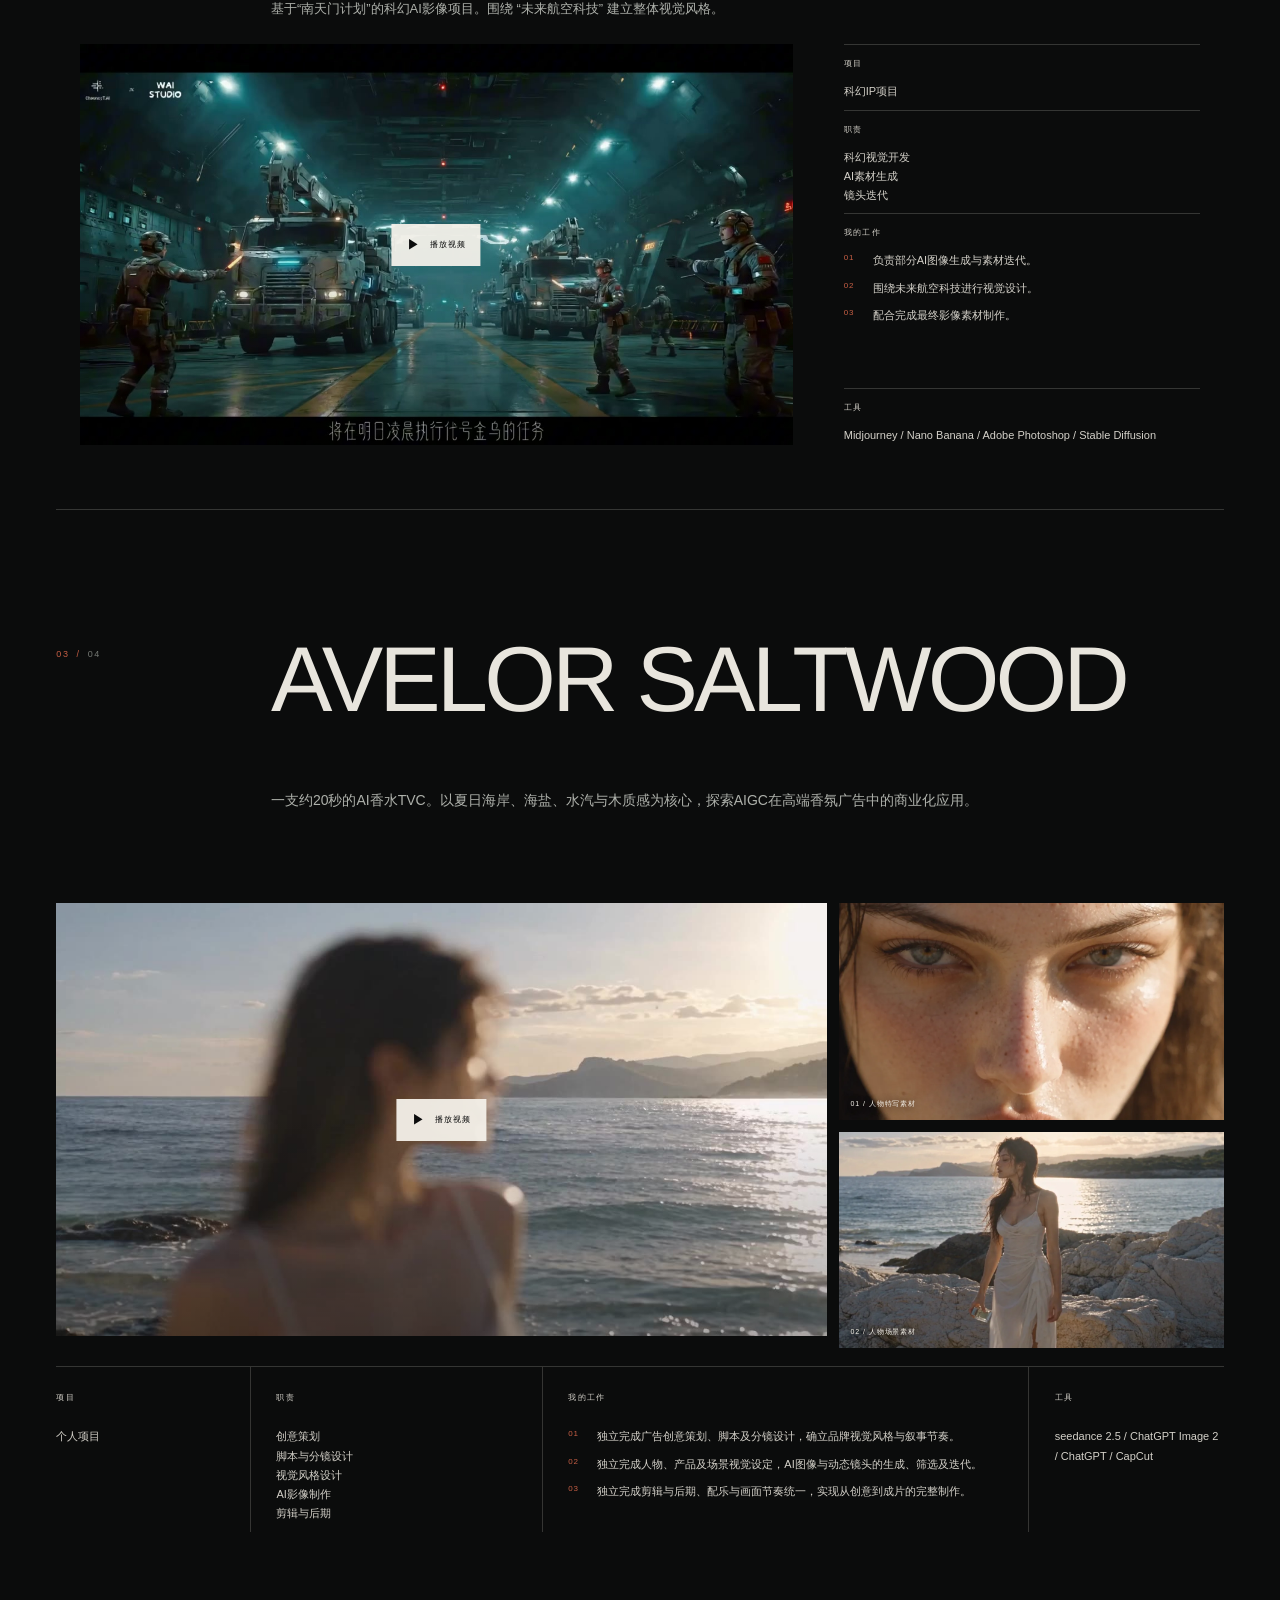
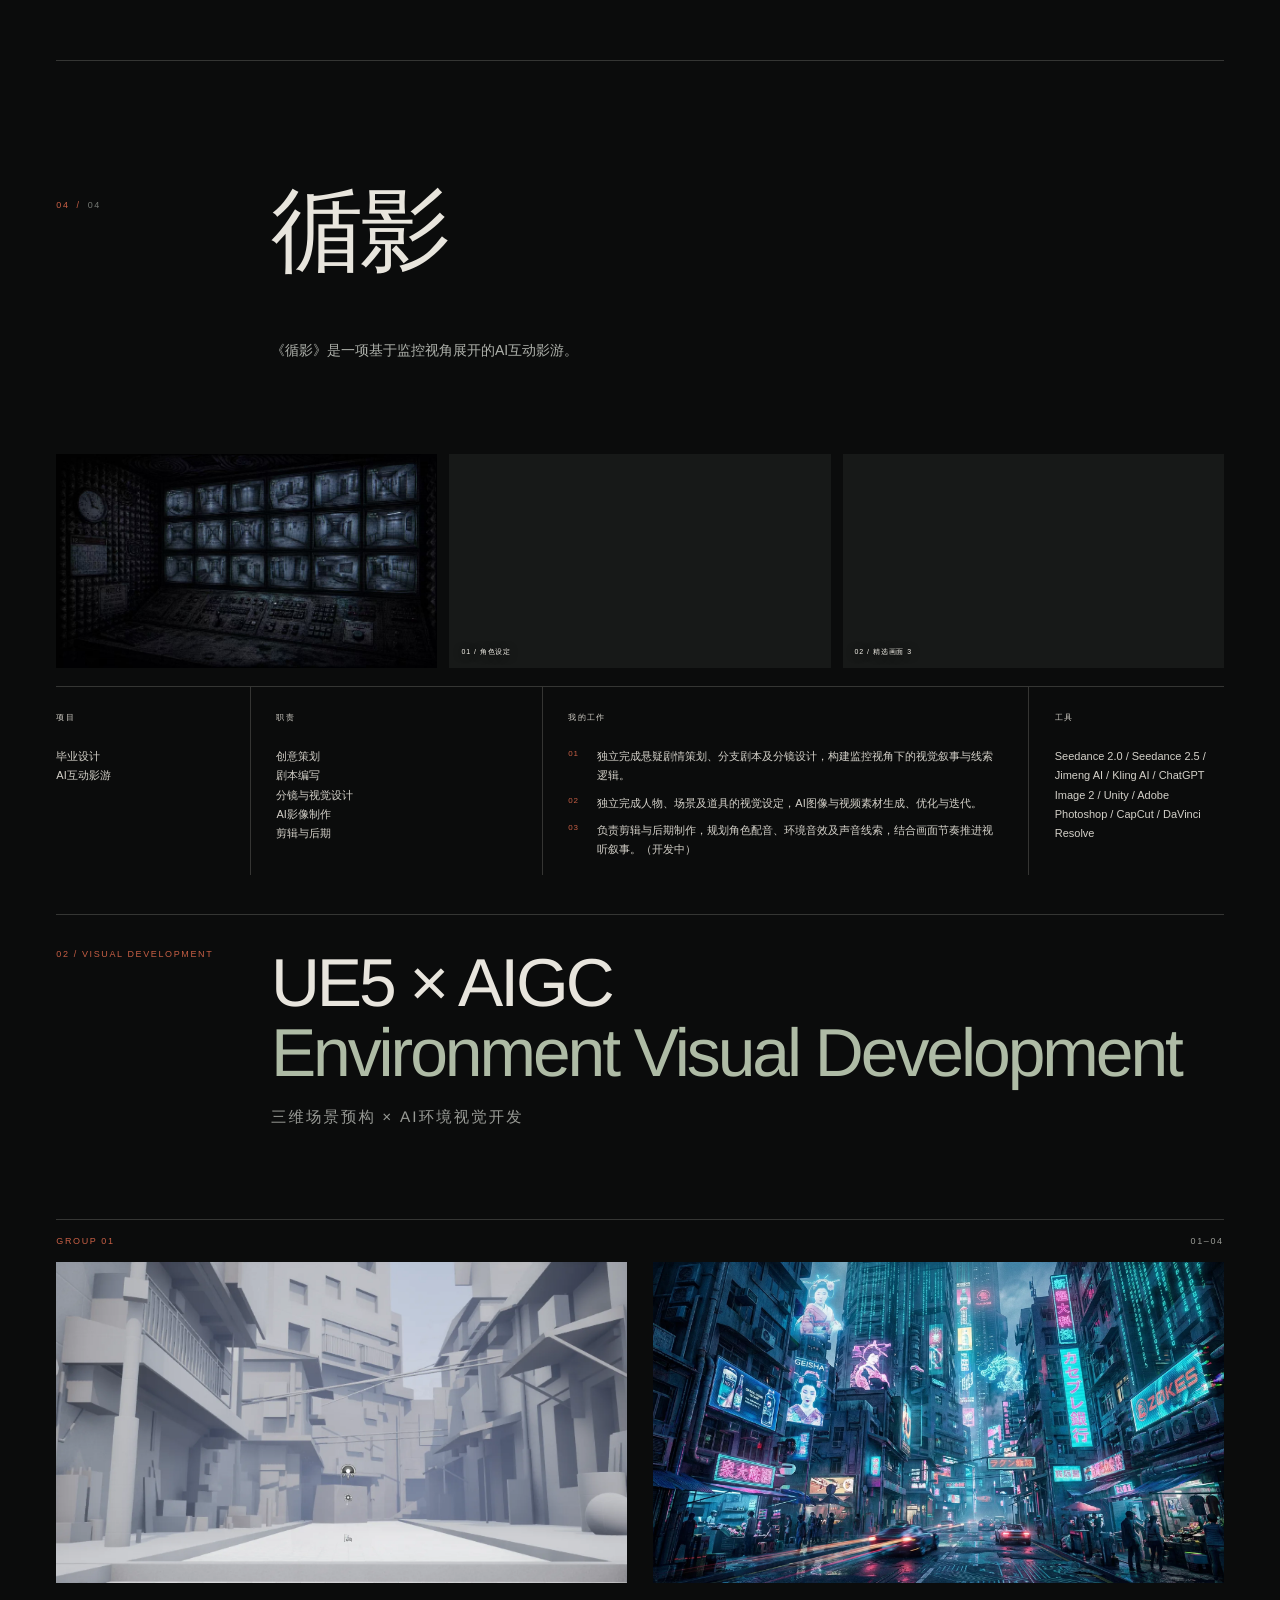
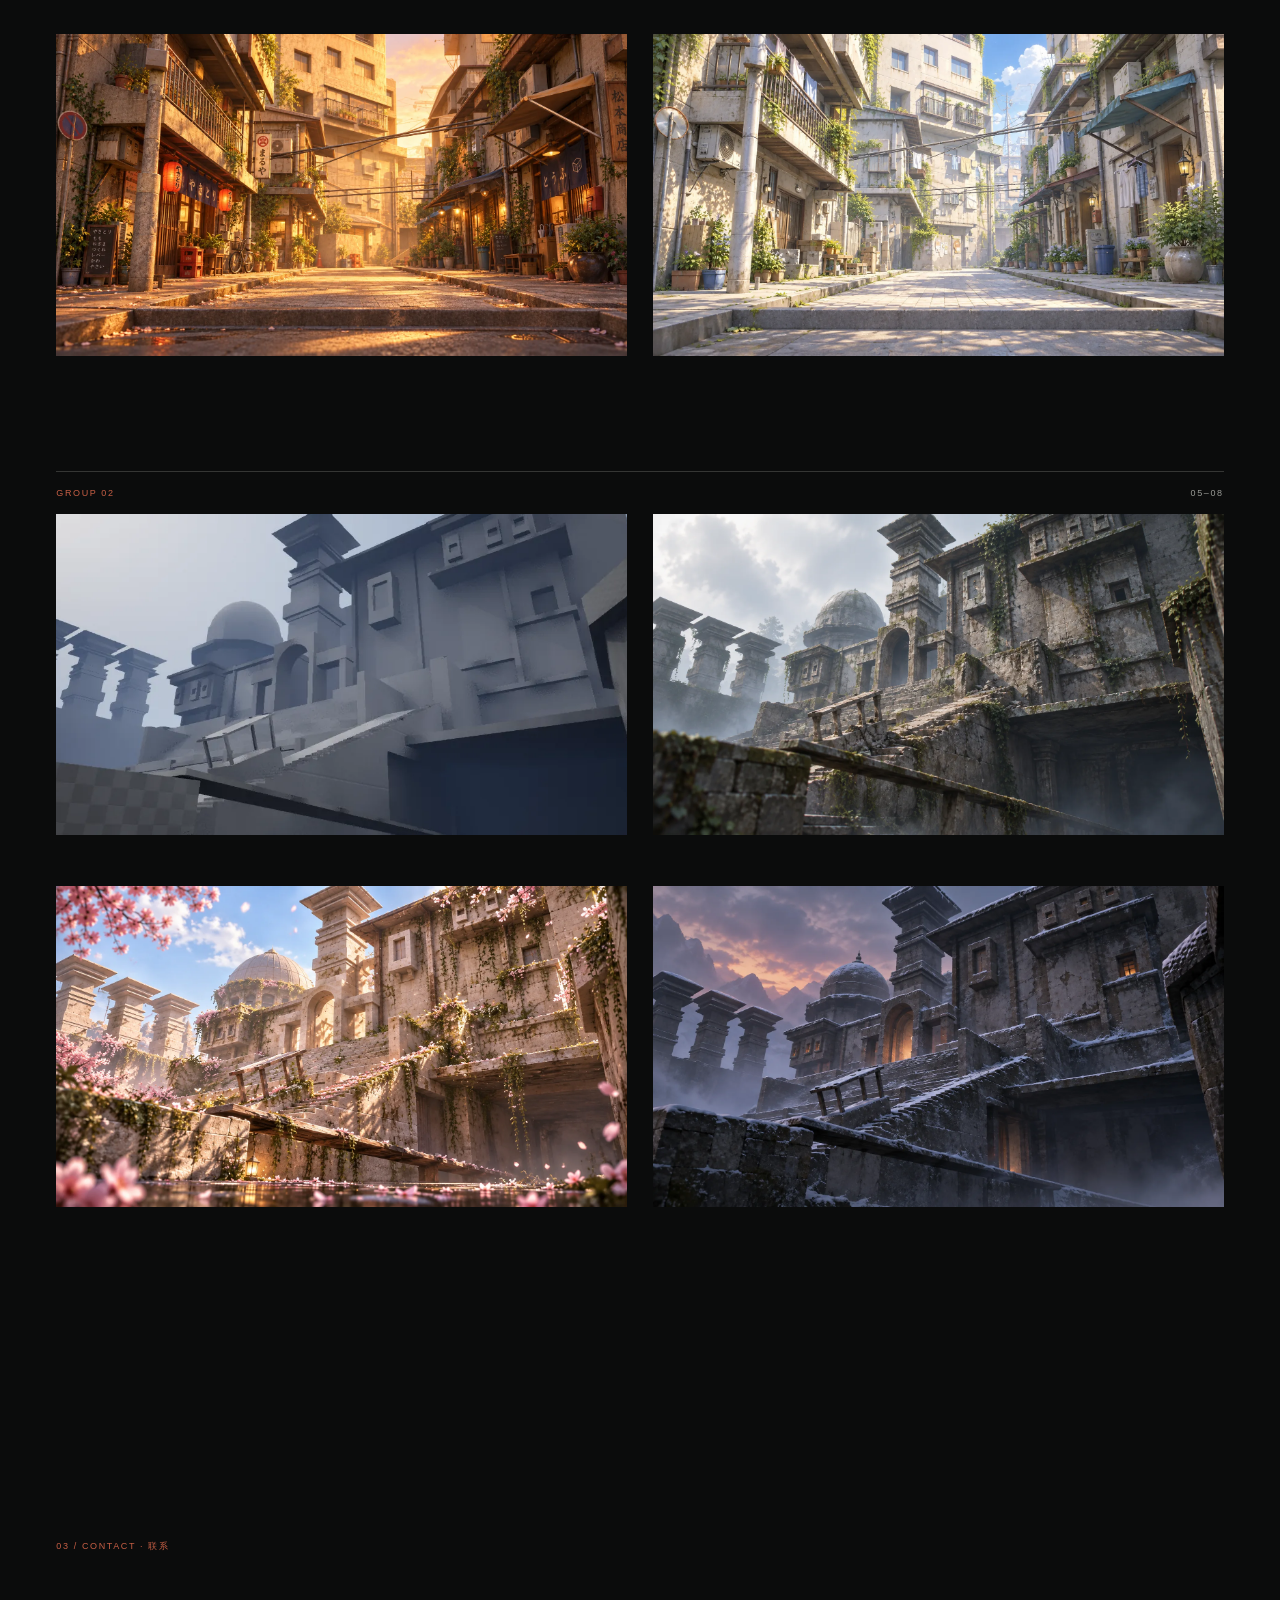
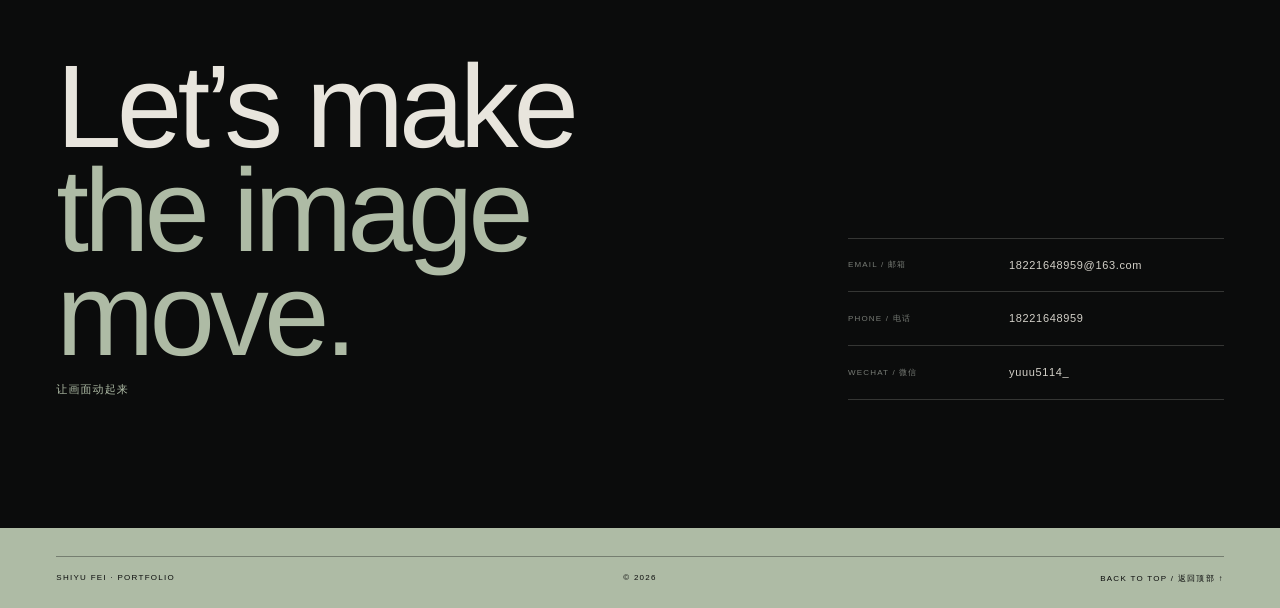
==== commit 622f9fa6: "Create commercial portfolio variant" ====
--- a/index.html
+++ b/index.html
@@ -8,8 +8,8 @@
   <title>费诗雨 — AIGC 视觉作品集</title>
   <link rel="stylesheet" href="./styles.css?v=20261025-hongqi-center-1">
   <script>document.documentElement.classList.add("js"); if ("scrollRestoration" in history) history.scrollRestoration = "manual";</script>
-  <script src="./data/content.js?v=20261025-riji-excerpt-1"></script>
-  <script defer src="./js/portfolio.js?v=20261025-riji-excerpt-1"></script>
+  <script src="./data/content.js?v=20261029-commercial-portfolio-1"></script>
+  <script defer src="./js/portfolio.js?v=20261029-commercial-portfolio-1"></script>
   <meta name="generator" content="Offline portfolio snapshot">
 </head>
 <body id="top">
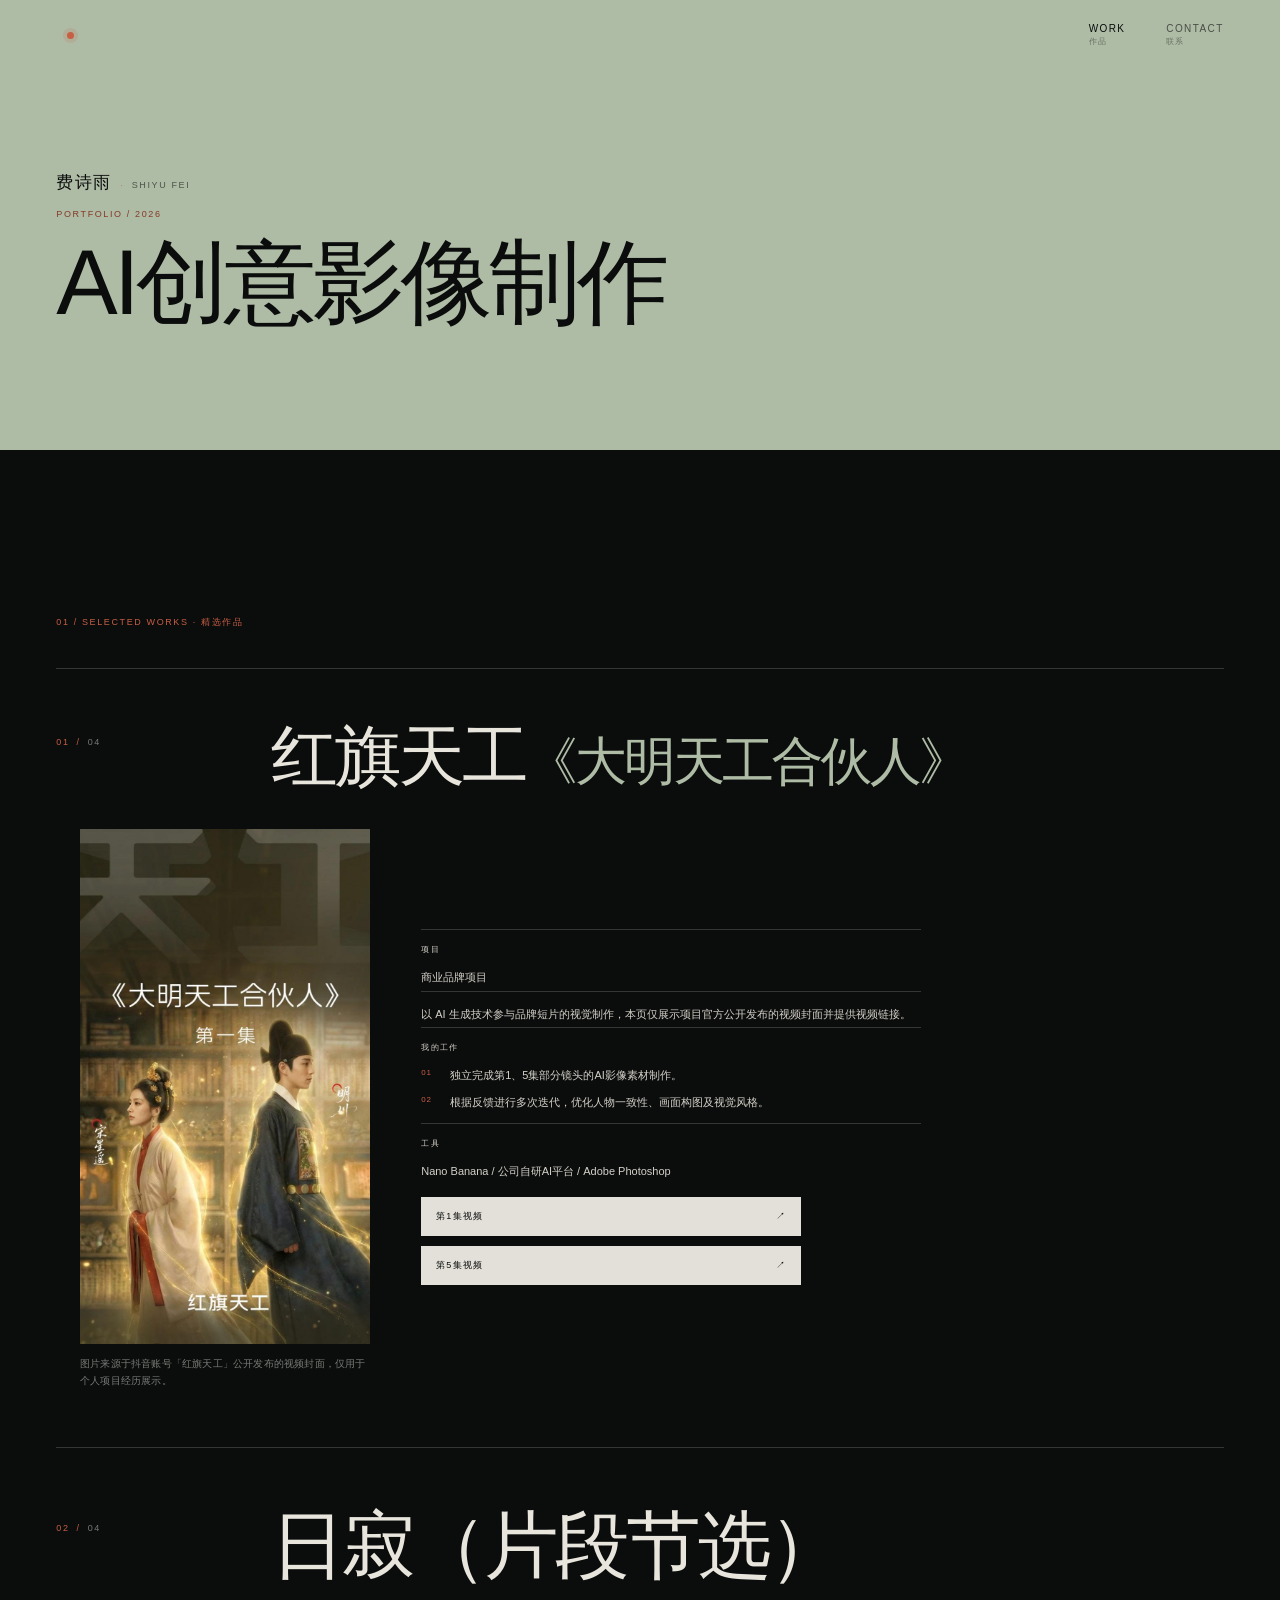
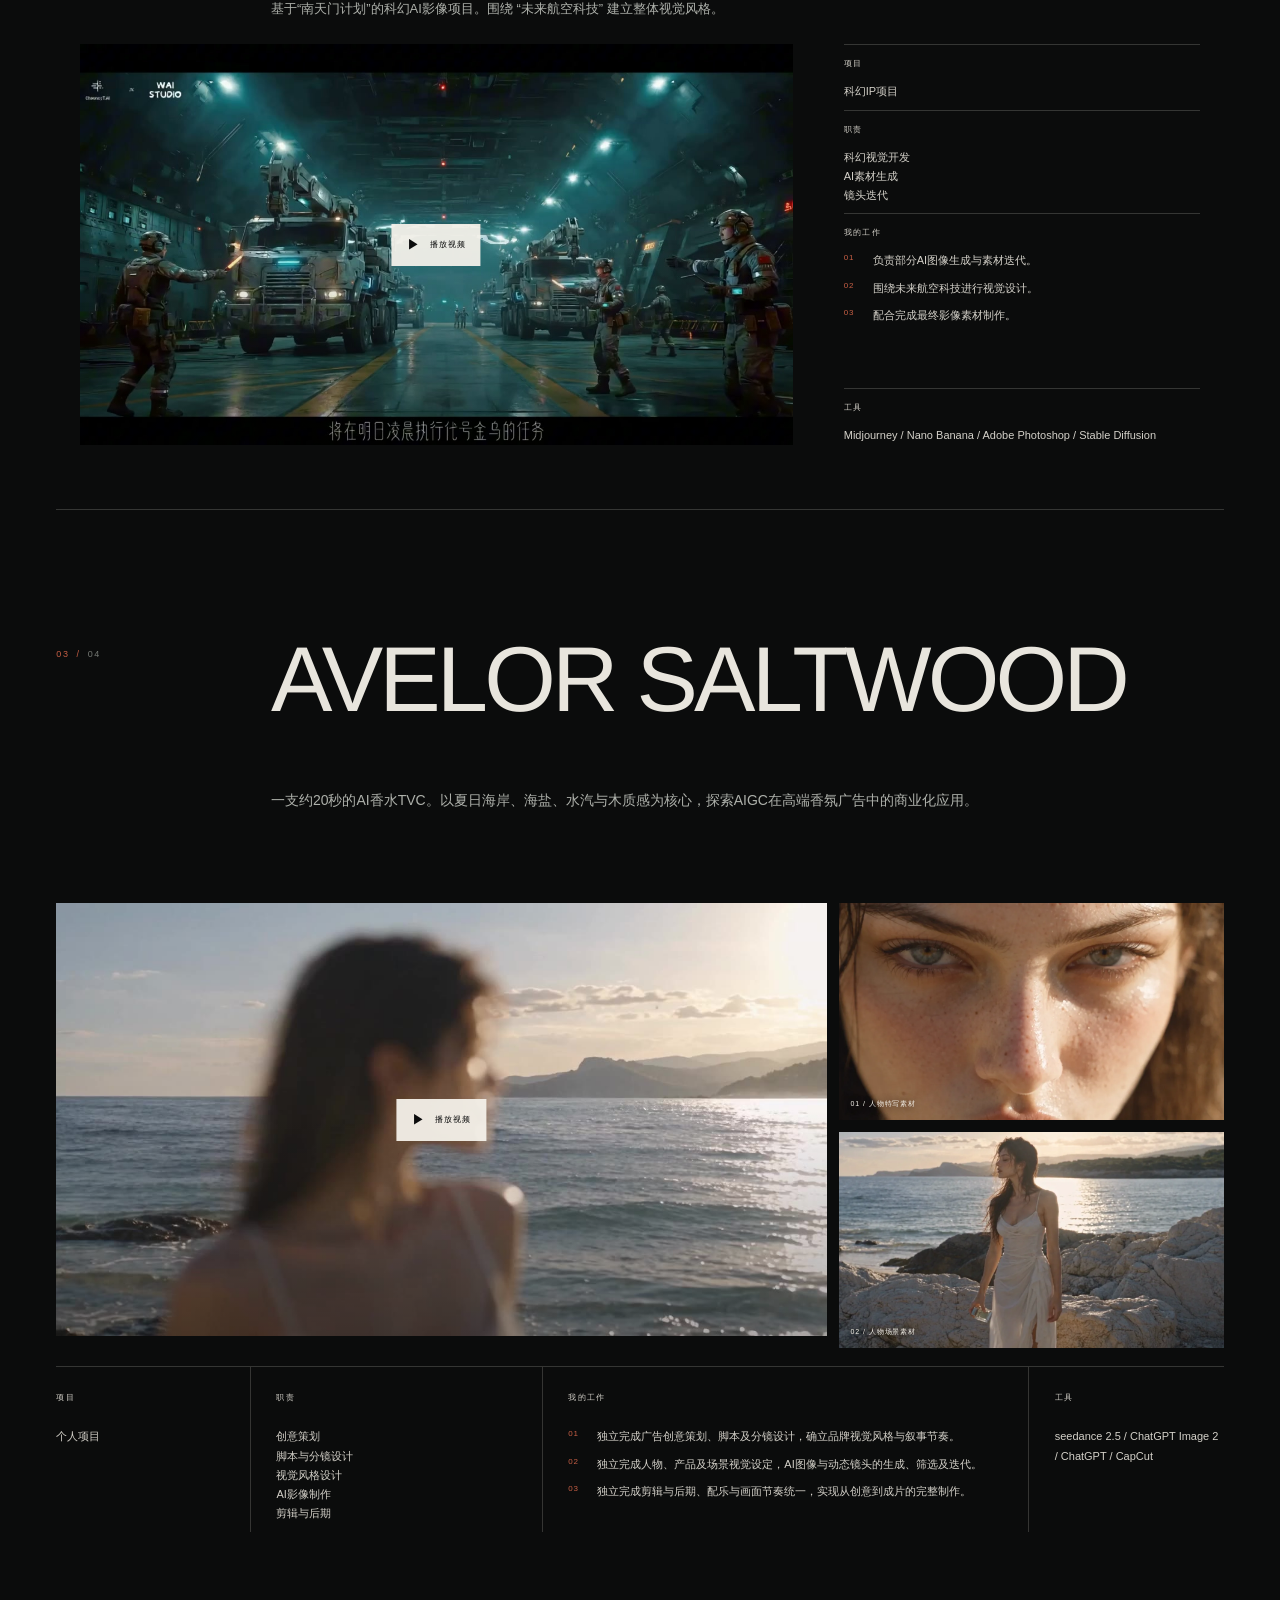
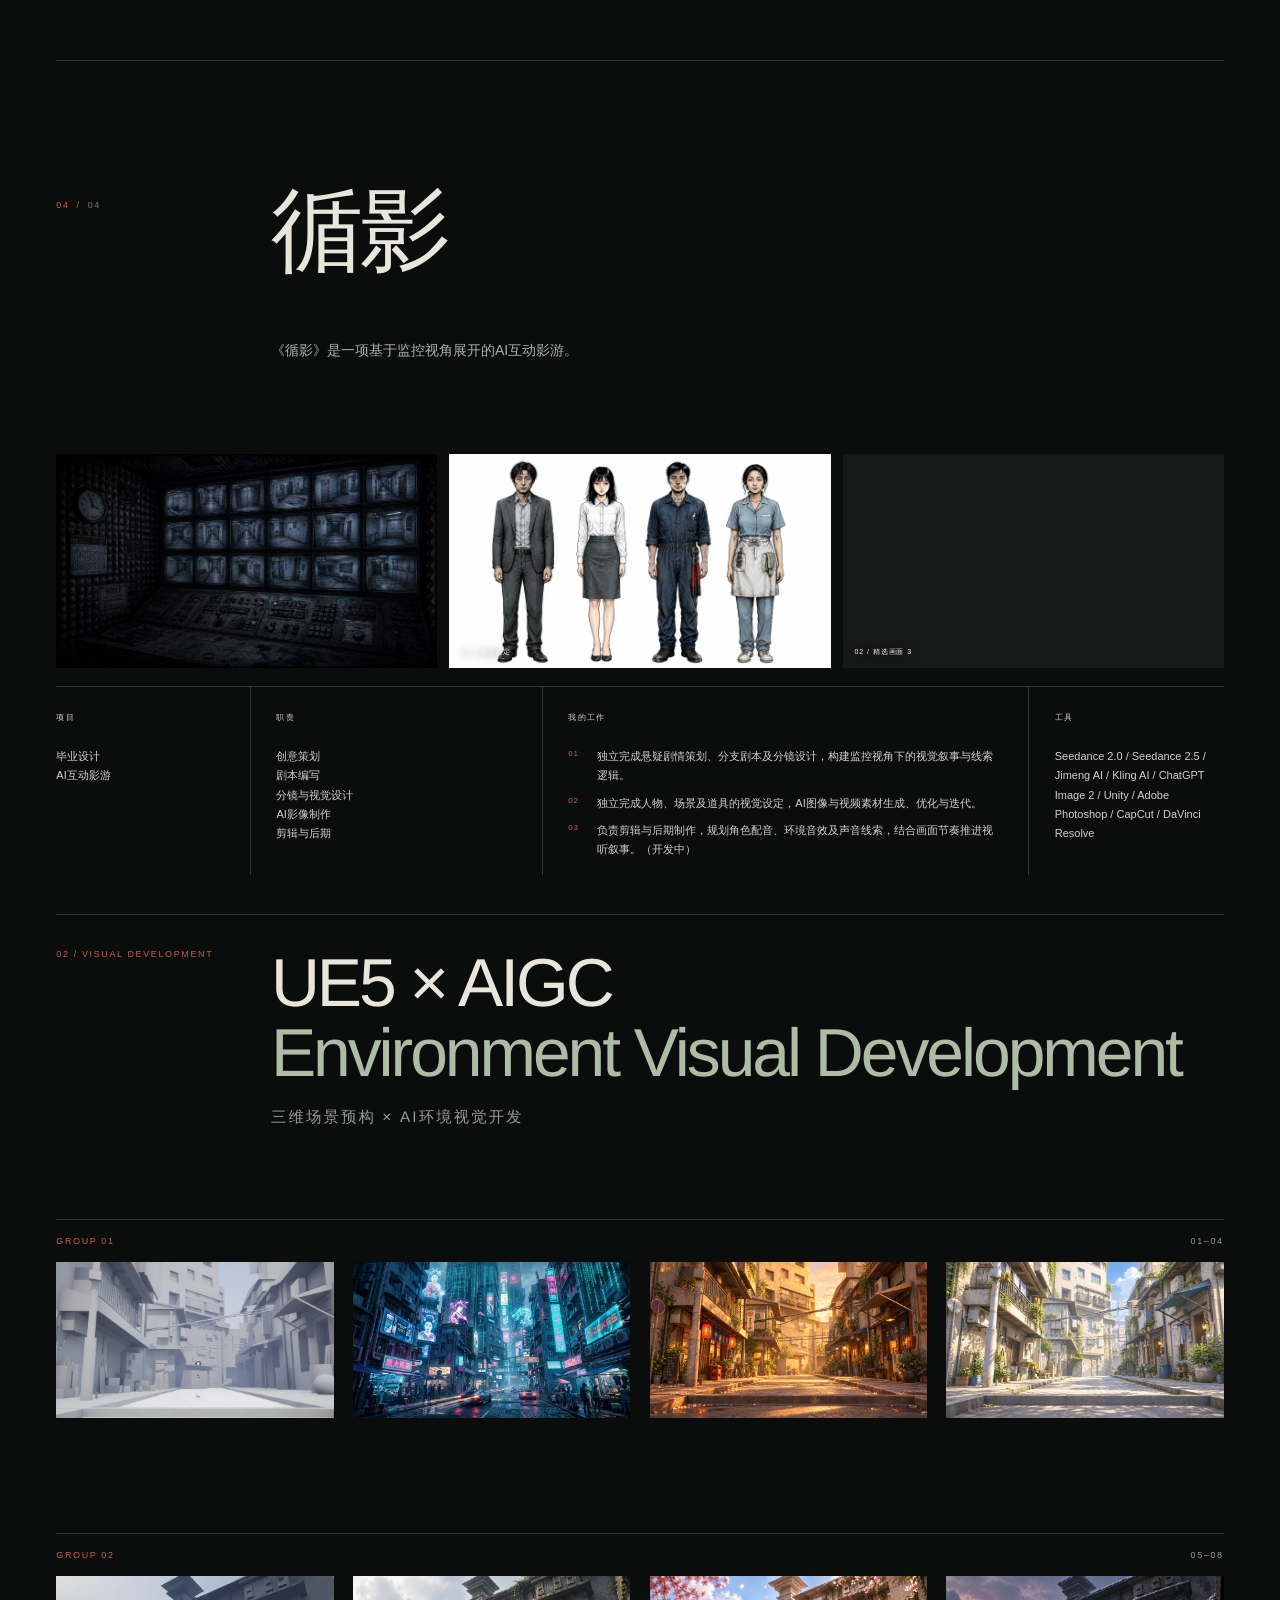
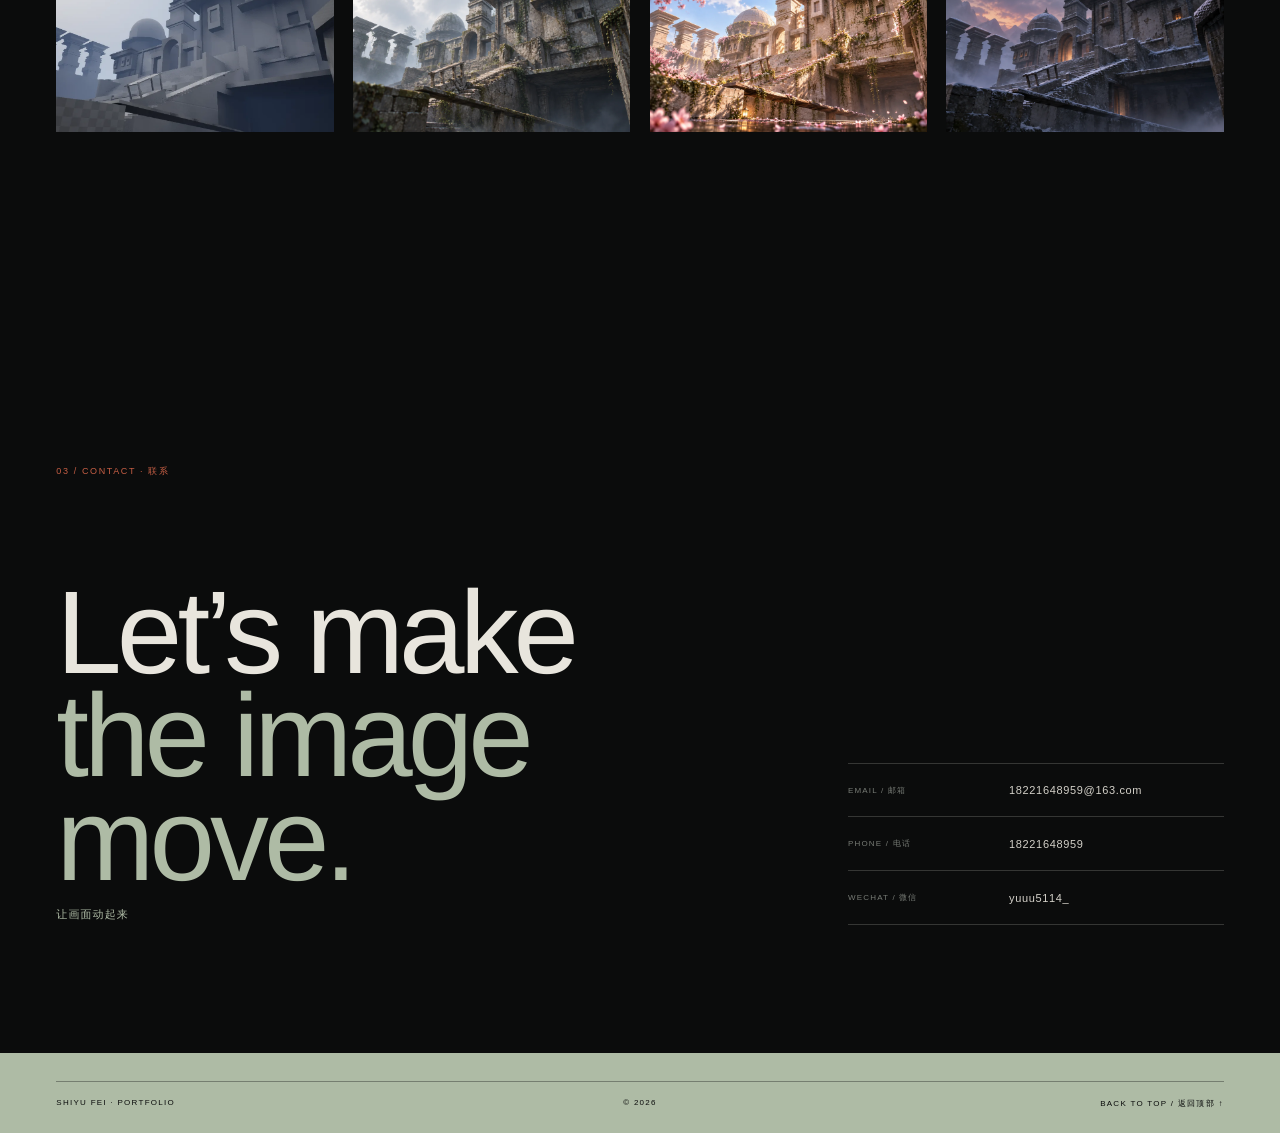
==== commit bbb94162: "Refine environment gallery grid" ====
--- a/index.html
+++ b/index.html
@@ -6,7 +6,7 @@
   <meta name="description" content="费诗雨 AI创意影像制作作品集。">
   <meta name="theme-color" content="#0b0c0c">
   <title>费诗雨 — AIGC 视觉作品集</title>
-  <link rel="stylesheet" href="./styles.css?v=20261025-hongqi-center-1">
+  <link rel="stylesheet" href="./styles.css?v=20261029-environment-grid-1">
   <script>document.documentElement.classList.add("js"); if ("scrollRestoration" in history) history.scrollRestoration = "manual";</script>
   <script src="./data/content.js?v=20261029-commercial-portfolio-1"></script>
   <script defer src="./js/portfolio.js?v=20261029-commercial-portfolio-1"></script>
--- a/styles.css
+++ b/styles.css
@@ -489,7 +489,7 @@
 .environment-gallery__groups:empty { display: none; }
 .environment-gallery__group-label { display: flex; justify-content: space-between; gap: 20px; padding: 16px 0; border-top: 1px solid var(--line-light); color: var(--coral); font-size: 9px; letter-spacing: .18em; }
 .environment-gallery__group-label small { color: var(--muted); font-size: 9px; }
-.environment-gallery__grid { display: grid; grid-template-columns: repeat(2, minmax(0, 1fr)); gap: clamp(32px, 4vw, 64px) clamp(14px, 2vw, 30px); }
+.environment-gallery__grid { display: grid; grid-template-columns: repeat(4, minmax(0, 1fr)); gap: clamp(14px, 1.5vw, 24px); }
 .environment-gallery__item { min-width: 0; }
 .environment-gallery__media { display: block; width: 100%; aspect-ratio: var(--media-aspect, 16 / 9); overflow: hidden; border: 0; padding: 0; background: var(--ink-soft); cursor: zoom-in; }
 .environment-gallery__media.is-contain { background: #eeece7; }
@@ -497,6 +497,10 @@
 .environment-gallery__media.is-contain img { object-fit: contain; }
 .environment-gallery__media:hover img { transform: scale(1.015); filter: brightness(.88); }
 .environment-gallery__item figcaption { padding-top: 14px; color: var(--paper-soft); font-size: 12px; line-height: 1.7; letter-spacing: .03em; white-space: pre-line; }
+
+@media (max-width: 1100px) {
+  .environment-gallery__grid { grid-template-columns: repeat(2, minmax(0, 1fr)); gap: clamp(20px, 3vw, 36px) clamp(12px, 2vw, 22px); }
+}
 
 @media (max-width: 760px) {
   .environment-gallery__heading { grid-template-columns: 1fr; gap: 28px; }
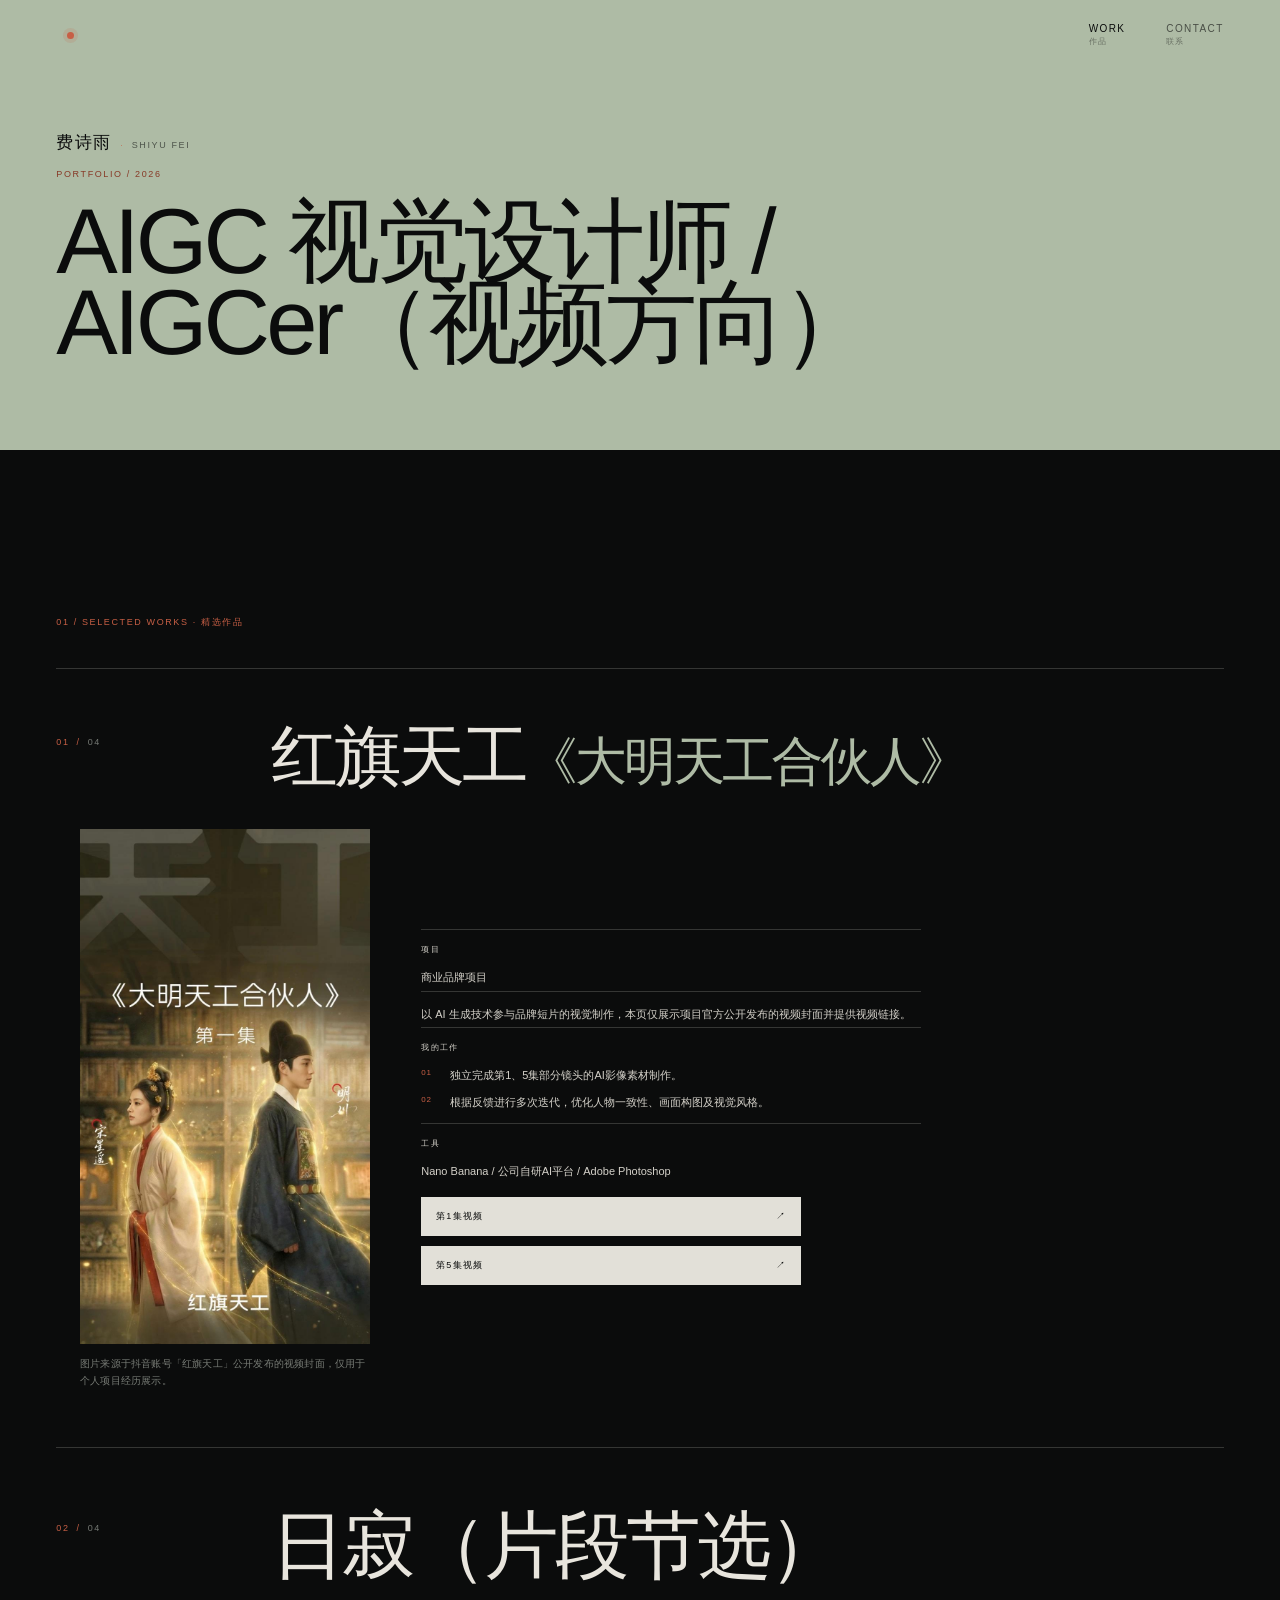
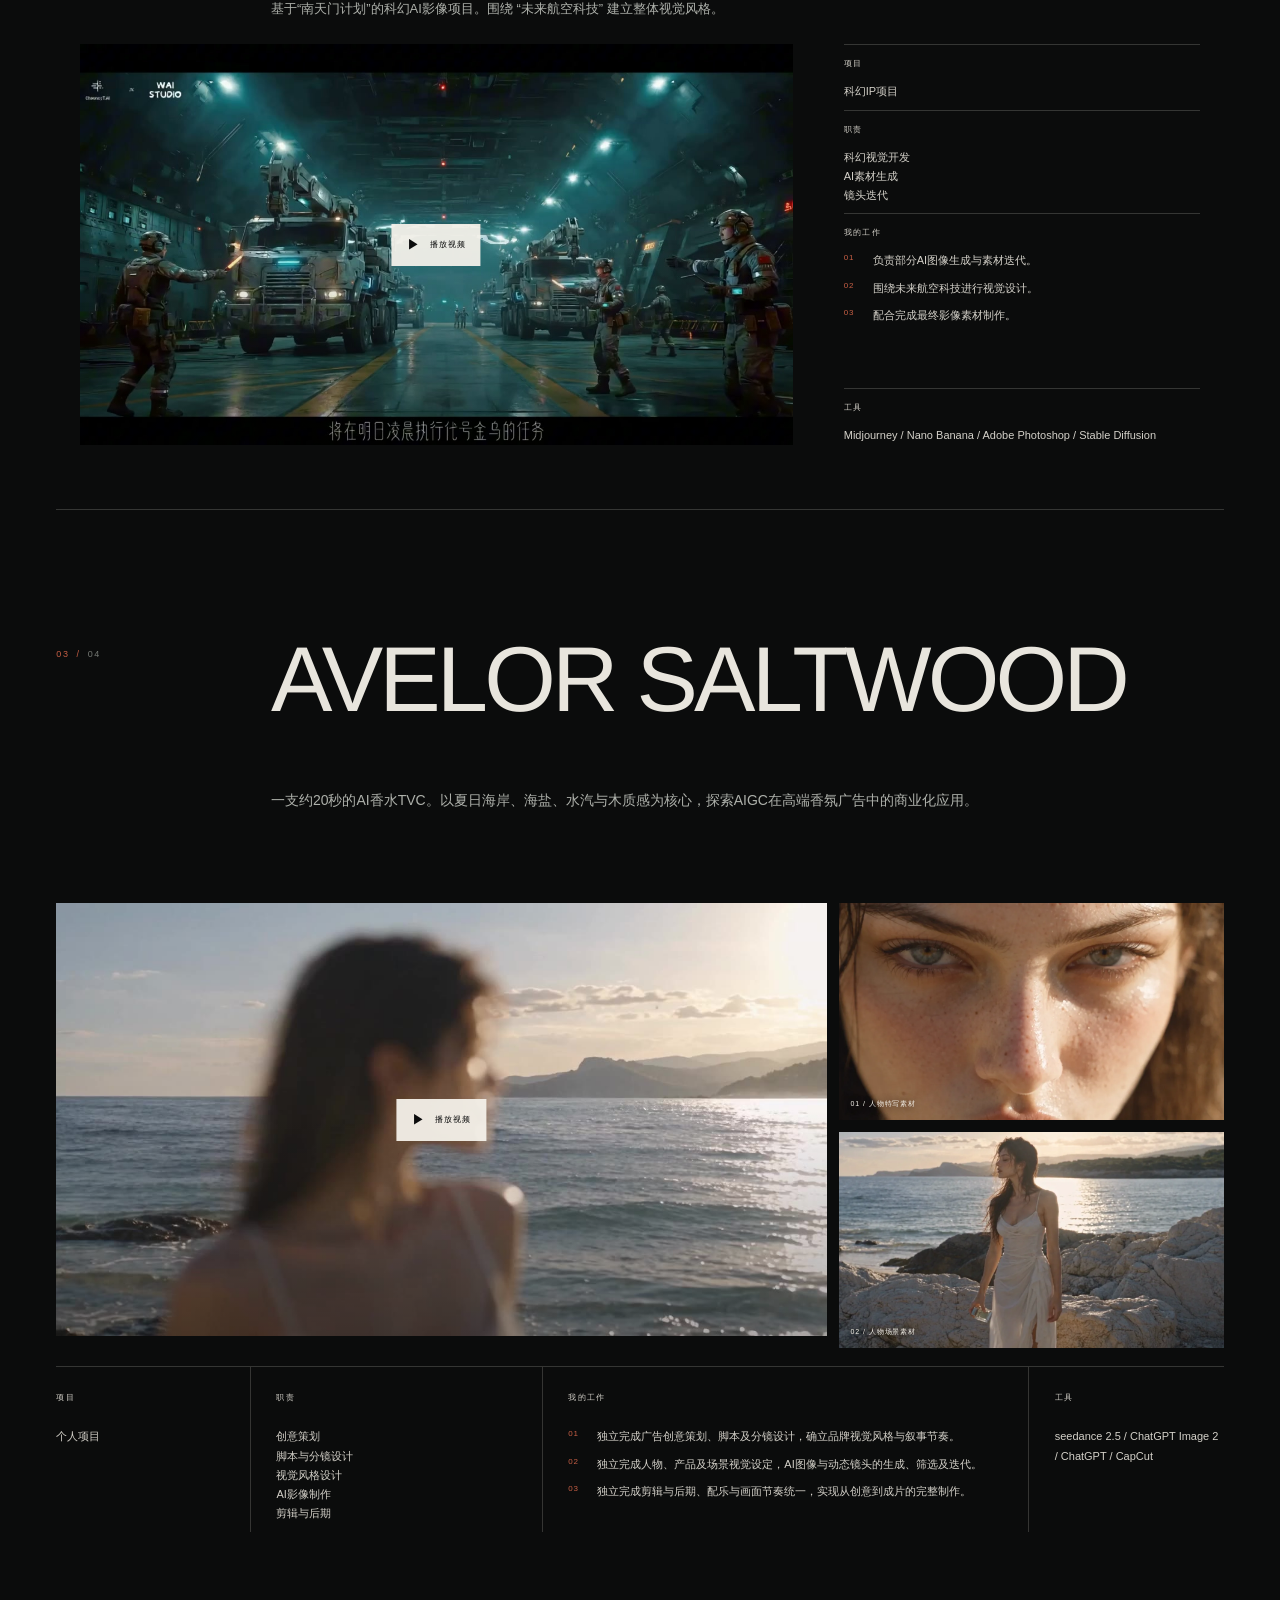
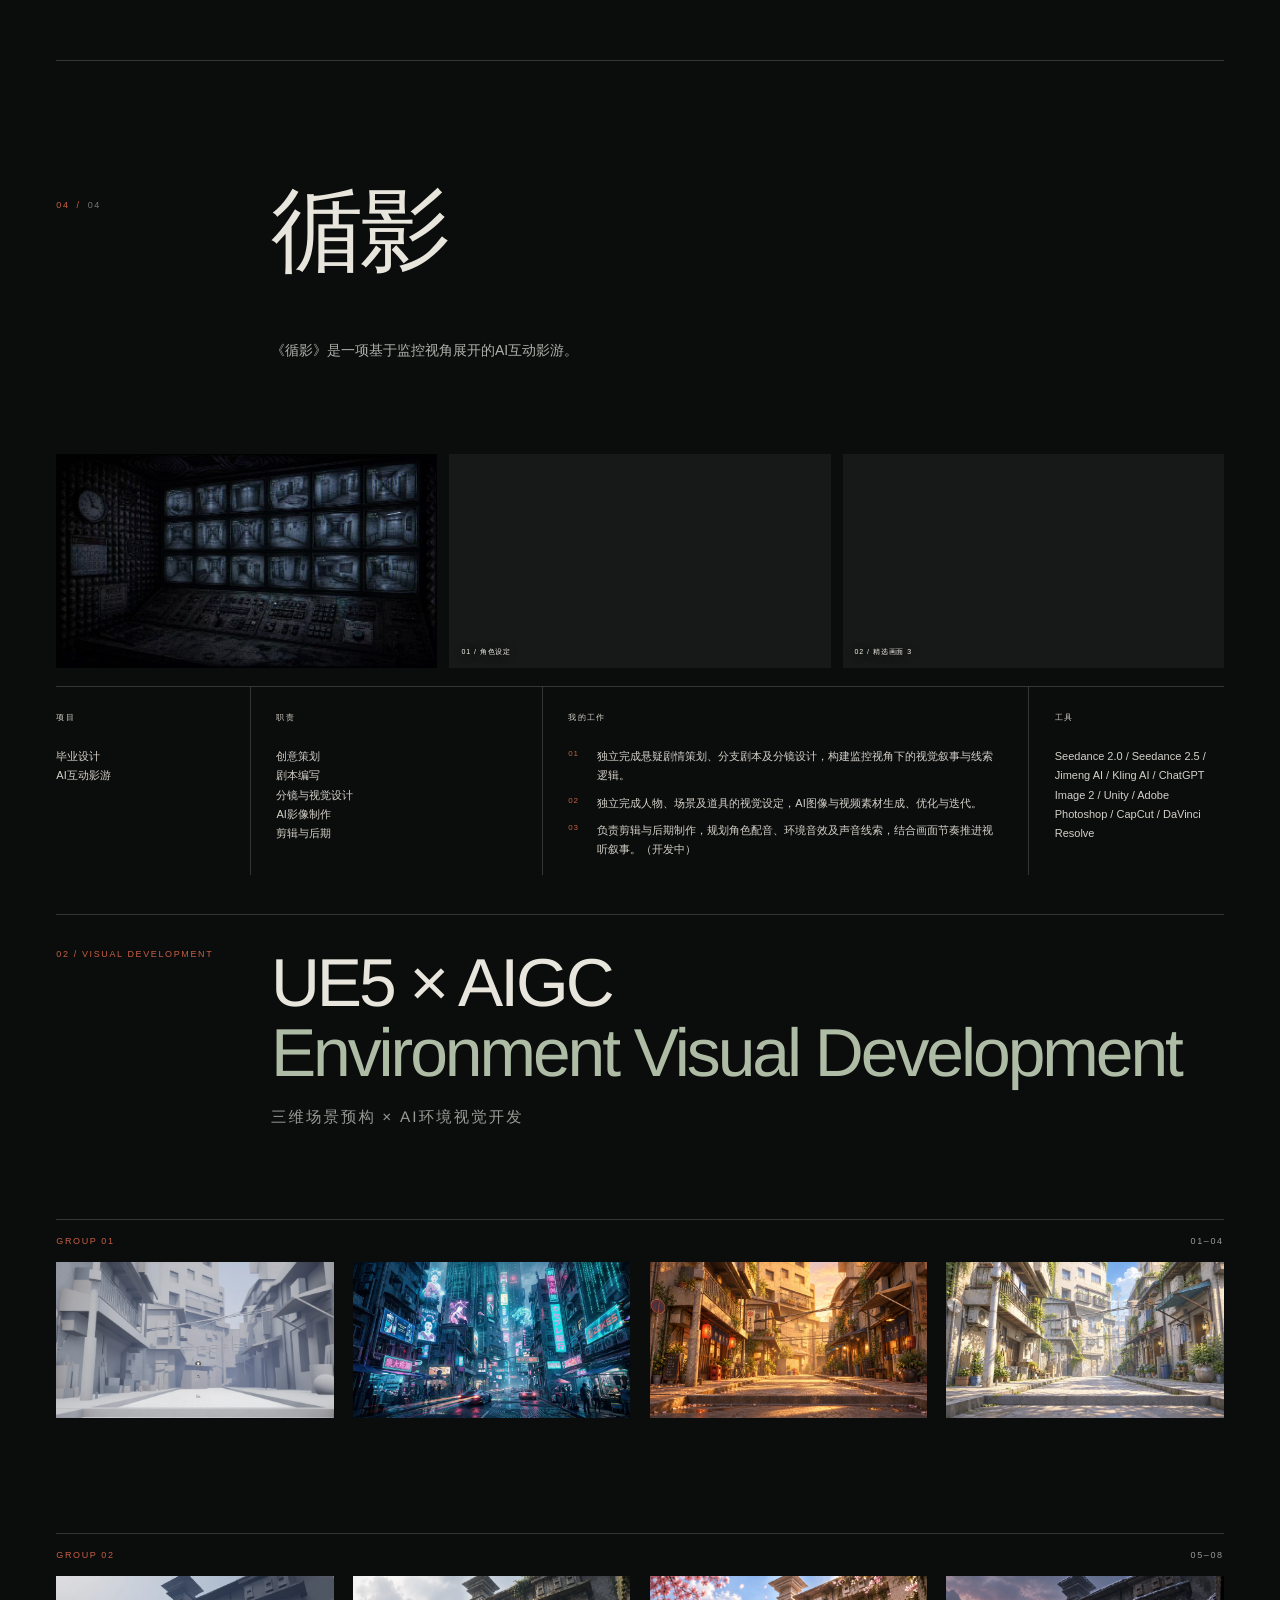
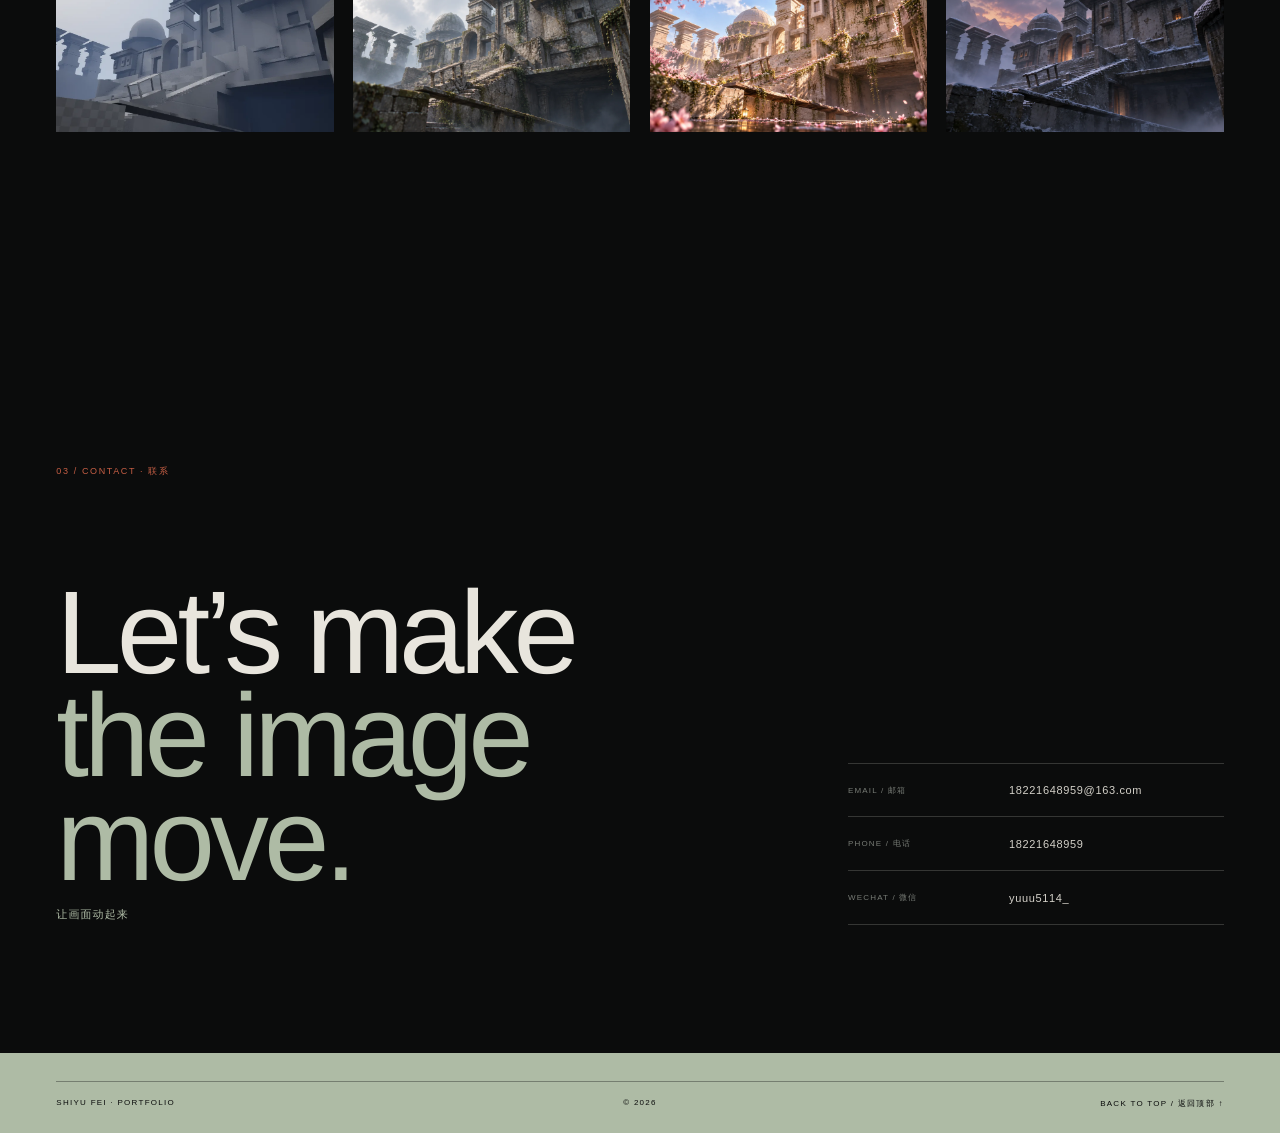
==== commit 2be54271: "Tailor portfolio title to target role" ====
--- a/index.html
+++ b/index.html
@@ -6,10 +6,10 @@
   <meta name="description" content="费诗雨 AI创意影像制作作品集。">
   <meta name="theme-color" content="#0b0c0c">
   <title>费诗雨 — AIGC 视觉作品集</title>
-  <link rel="stylesheet" href="./styles.css?v=20261029-environment-grid-1">
+  <link rel="stylesheet" href="./styles.css?v=20261030-target-role-2">
   <script>document.documentElement.classList.add("js"); if ("scrollRestoration" in history) history.scrollRestoration = "manual";</script>
-  <script src="./data/content.js?v=20261029-commercial-portfolio-1"></script>
-  <script defer src="./js/portfolio.js?v=20261029-commercial-portfolio-1"></script>
+  <script src="./data/content.js?v=20261030-target-role-1"></script>
+  <script defer src="./js/portfolio.js?v=20261030-target-role-1"></script>
   <meta name="generator" content="Offline portfolio snapshot">
 </head>
 <body id="top">
@@ -22,7 +22,7 @@
       <div class="intro-hero__copy reveal">
         <p class="intro-hero__identity" hidden><span data-profile-name hidden></span><i hidden>·</i><em data-profile-english-name hidden></em></p>
         <p class="intro-hero__kicker">Portfolio / 2026</p>
-        <h1 id="intro-title"><span data-profile-title>AI创意影像制作</span></h1>
+        <h1 id="intro-title"><span data-profile-title>AIGC 视觉设计师 /<br>AIGCer（视频方向）</span></h1>
       </div>
       <figure class="intro-hero__visual reveal" data-hero-visual hidden><img data-hero-image alt=""><figcaption data-hero-caption hidden></figcaption></figure>
     </section>
--- a/styles.css
+++ b/styles.css
@@ -75,7 +75,7 @@
 .intro-hero__role { margin-top: clamp(22px, 3vw, 36px); color: var(--sage); font-size: 10px; letter-spacing: .18em; text-transform: uppercase; }
 .intro-hero h1 { max-width: 800px; font-family: var(--display); font-size: clamp(58px, 7.7vw, 118px); line-height: .86; letter-spacing: -.055em; font-weight: 400; }
 .intro-hero h1 span, .intro-hero h1 em { display: block; }
-.intro-hero h1 span { max-width: 9em; }
+.intro-hero h1 span { max-width: 9em; white-space: pre-line; }
 .intro-hero h1 em { margin-left: .18em; color: var(--sage); font-weight: 450; }
 .intro-hero__statement { max-width: 520px; margin-top: clamp(30px, 4vw, 52px); padding-left: clamp(0px, 3vw, 48px); }
 .intro-hero__statement p:first-child { max-width: 100%; color: var(--white); font-family: var(--display); font-size: clamp(20px, 2.2vw, 34px); line-height: 1.38; letter-spacing: -.025em; font-weight: 400; overflow-wrap: anywhere; }
@@ -887,7 +887,8 @@
   .work-case__facts--2,
   .work-case__facts--1 { grid-template-columns: 1fr; }
   .intro-hero { min-height: 46svh; padding-top: 94px; padding-bottom: 42px; }
-  .intro-hero h1 { font-size: clamp(38px, 10.5vw, 52px); line-height: .92; white-space: nowrap; }
+  .intro-hero h1 { font-size: clamp(32px, 9vw, 38px); line-height: .96; white-space: normal; overflow-wrap: anywhere; }
+  .intro-hero h1 span { max-width: 100%; }
   .site-header:not(.is-scrolled) .nav-toggle { color: var(--ink); }
   .site-header:not(.is-scrolled) .site-nav.is-open a { color: rgba(245, 242, 234, .74); }
   .site-header:not(.is-scrolled) .site-nav.is-open a:hover,
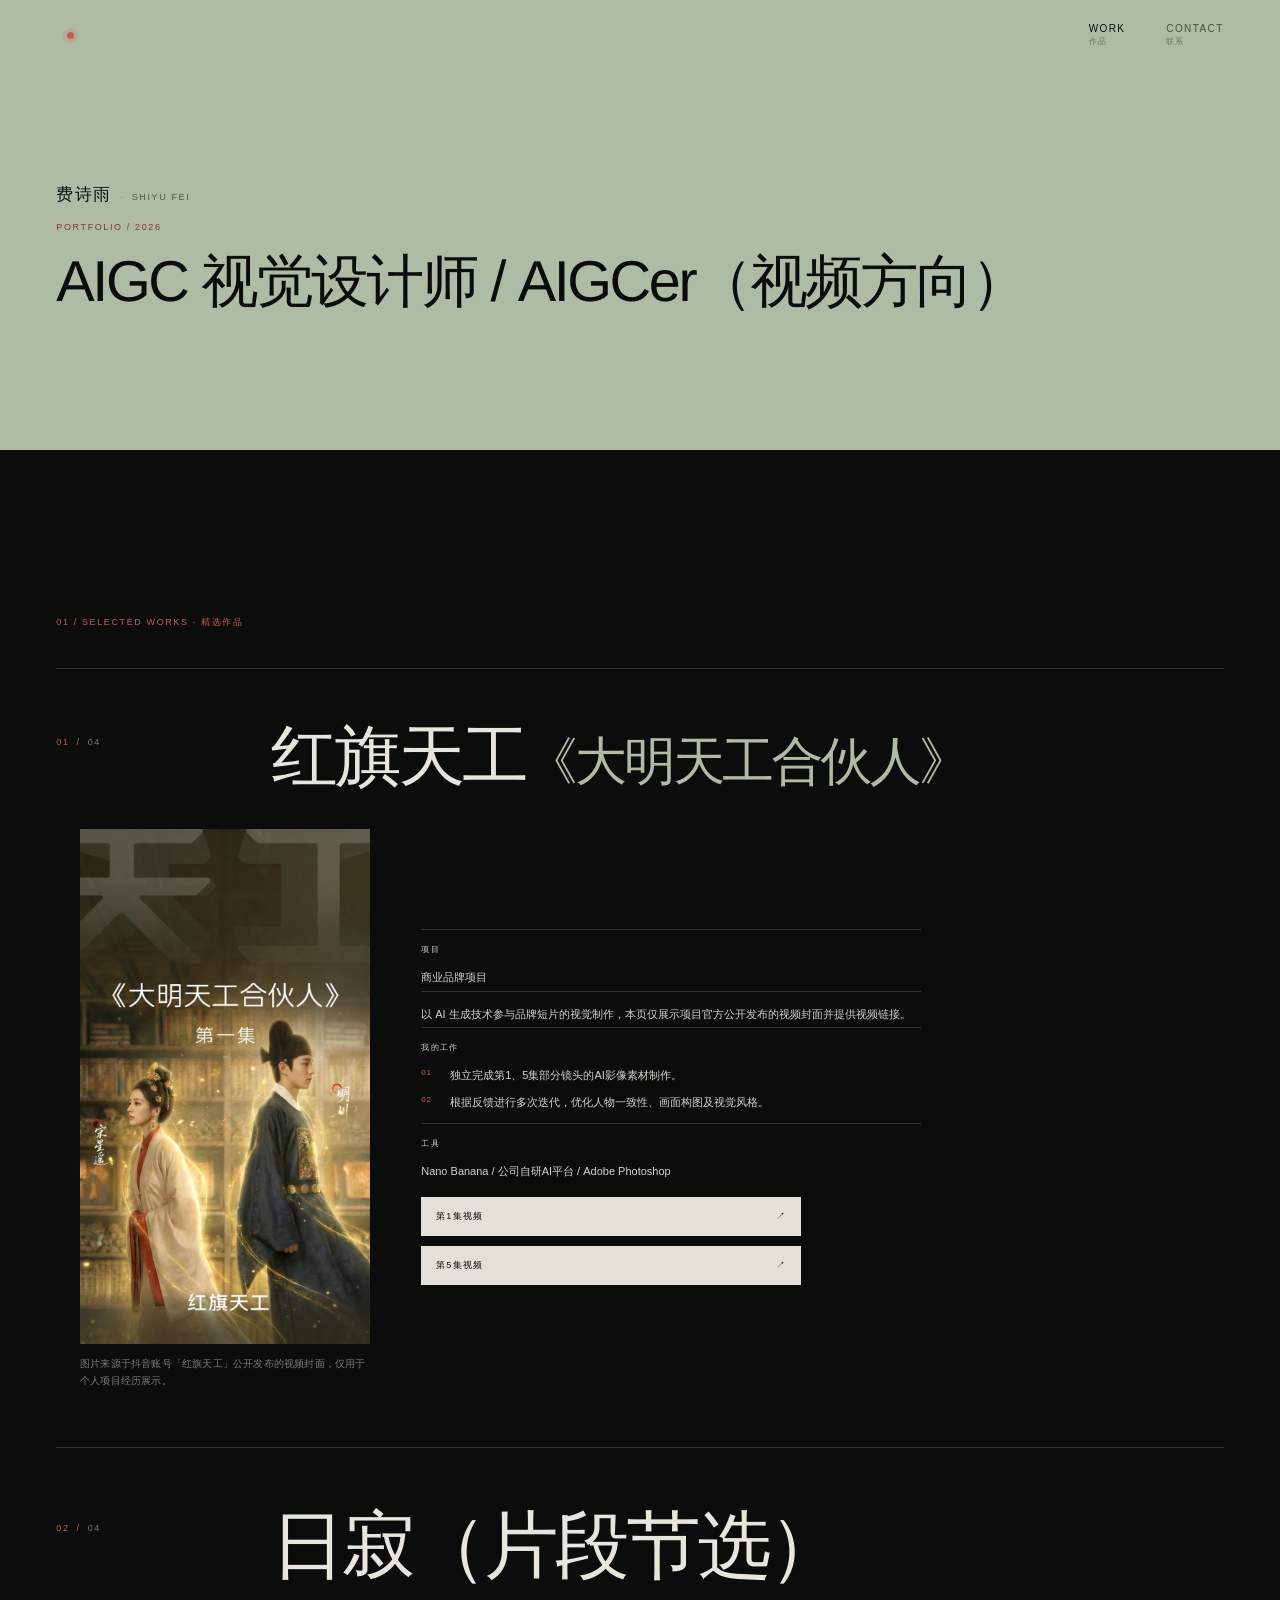
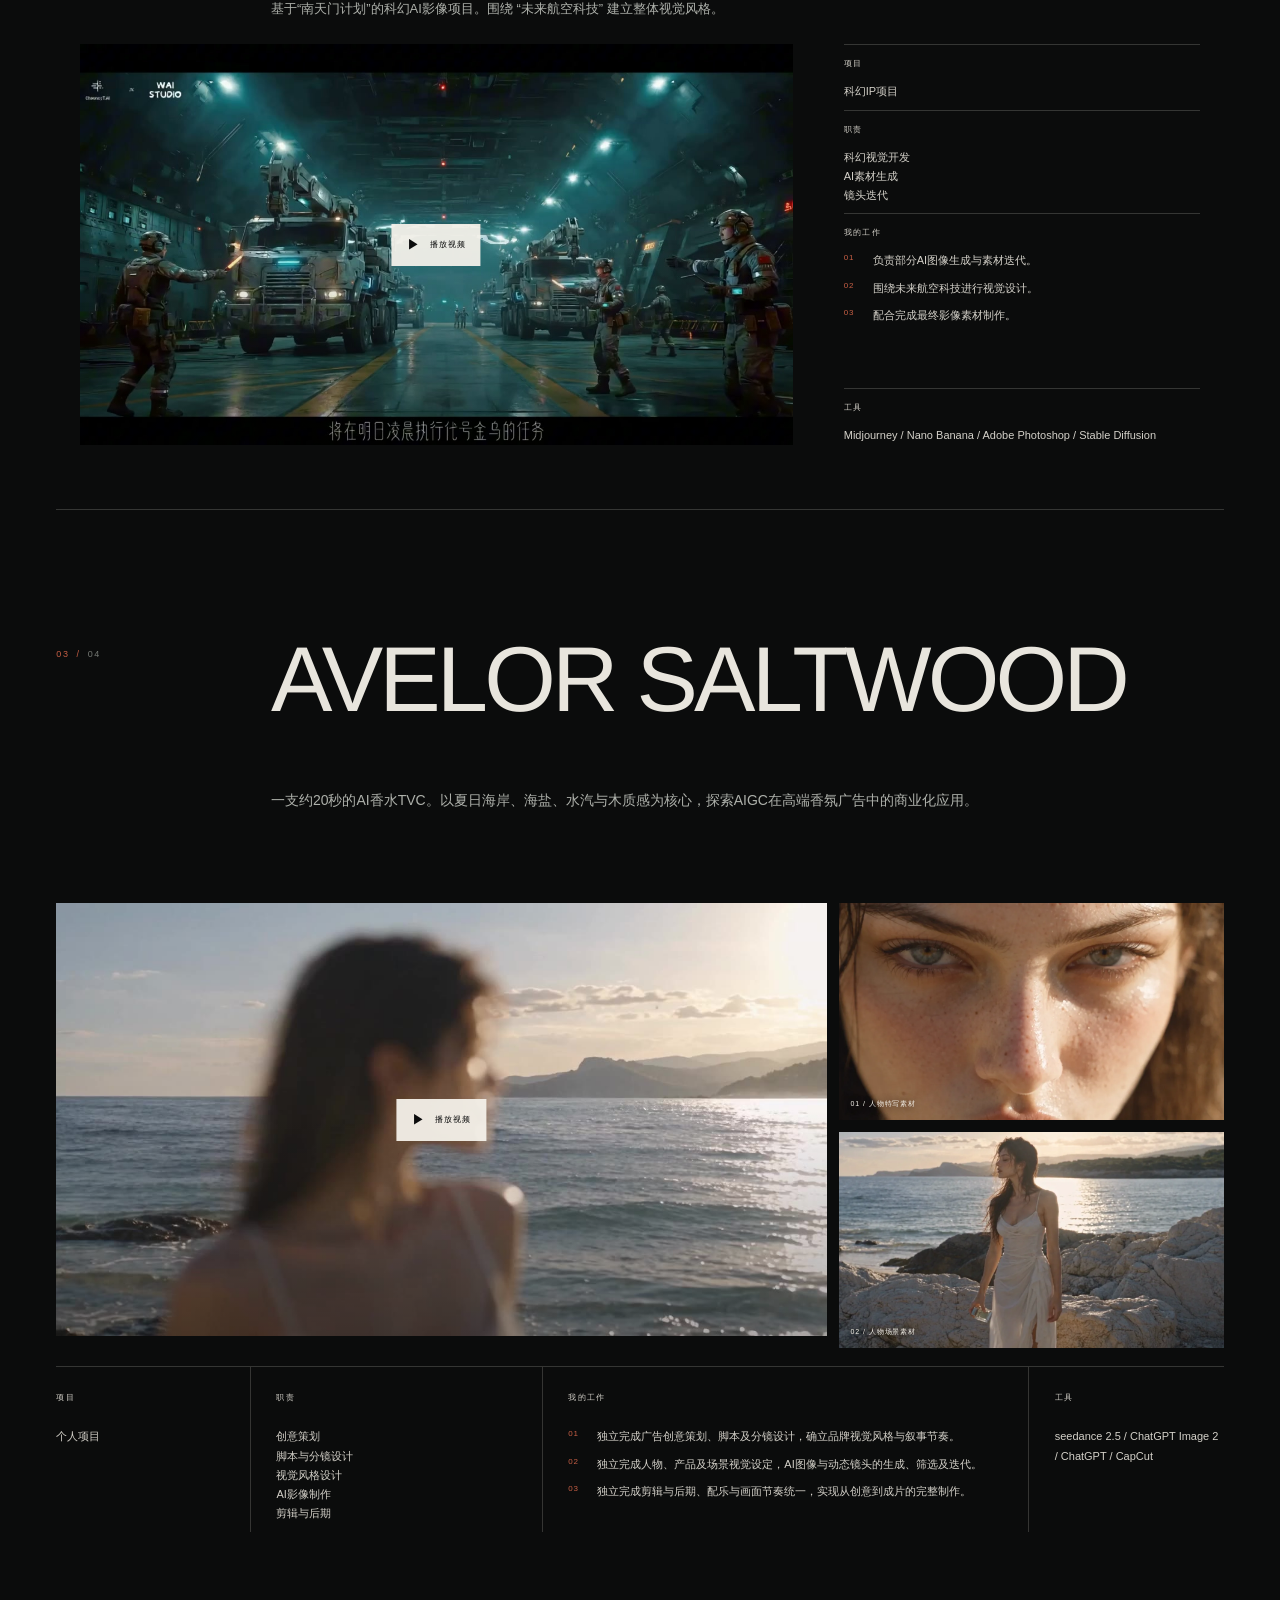
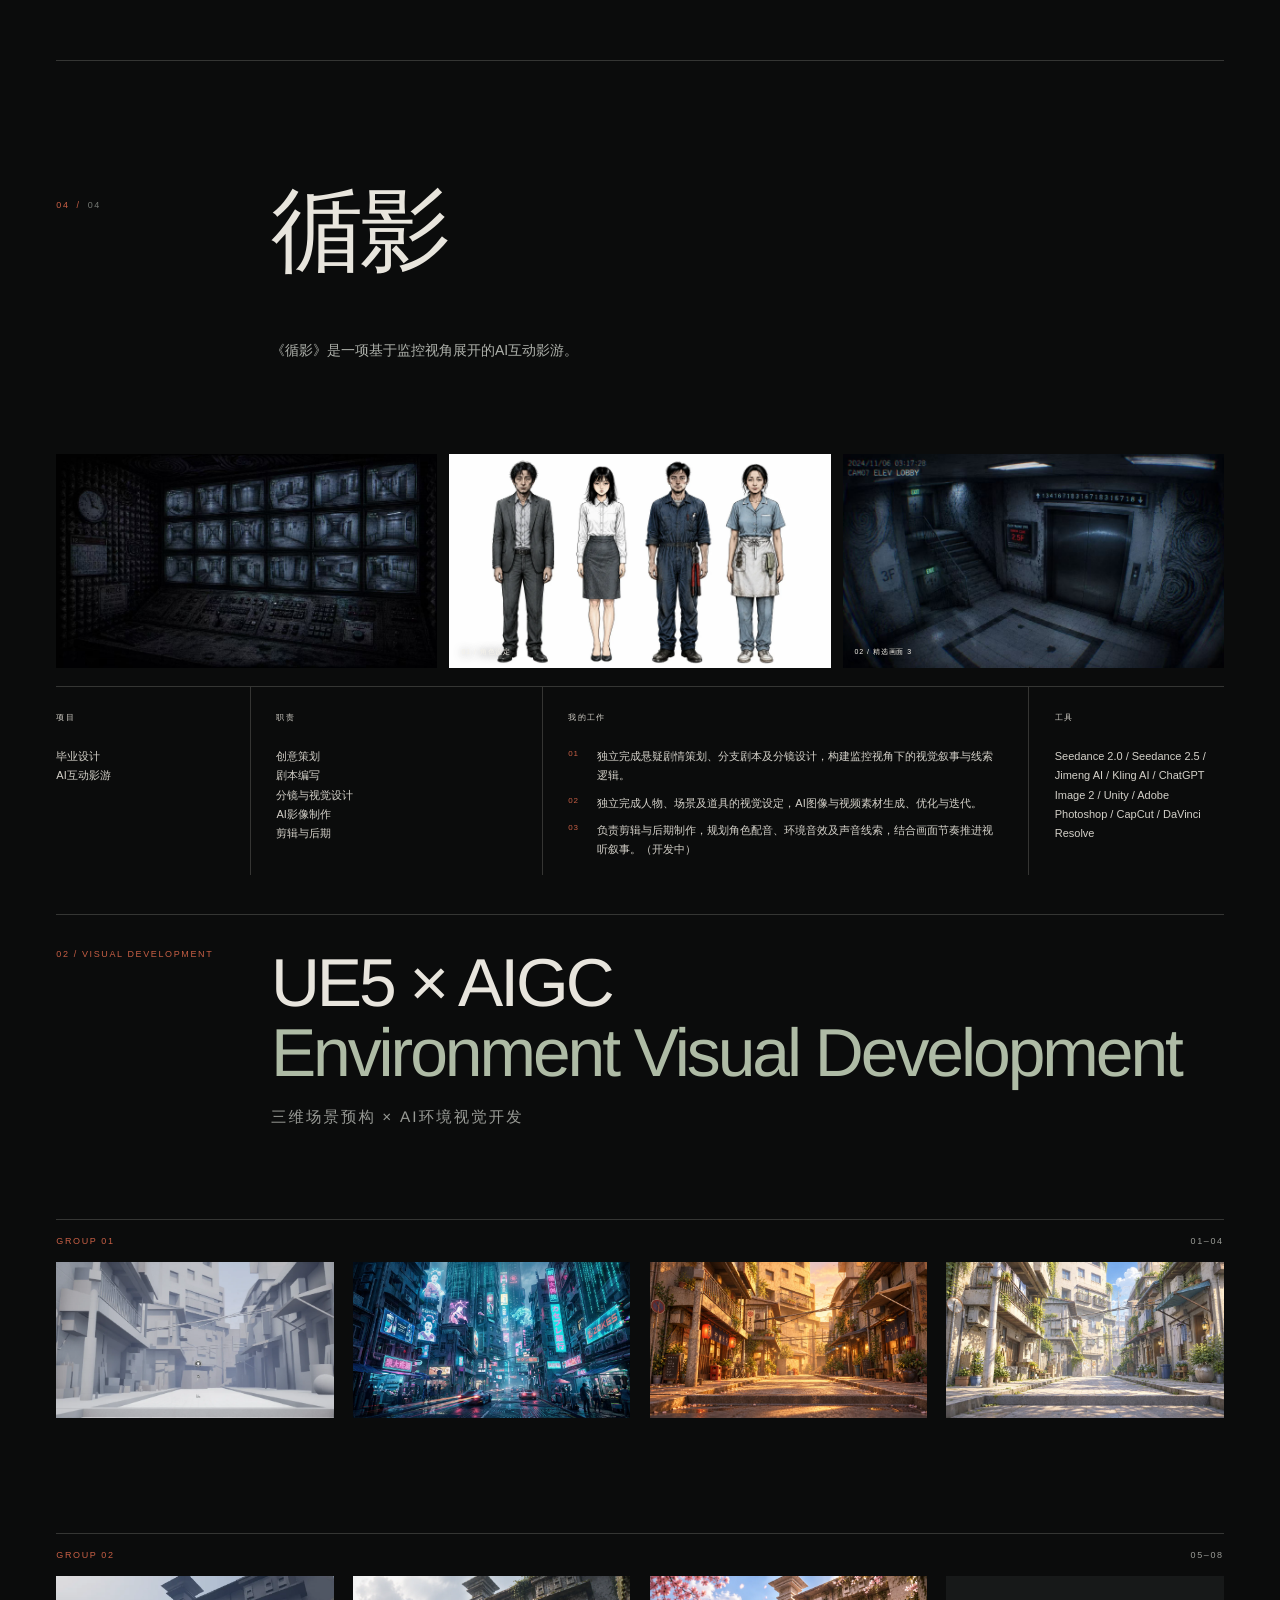
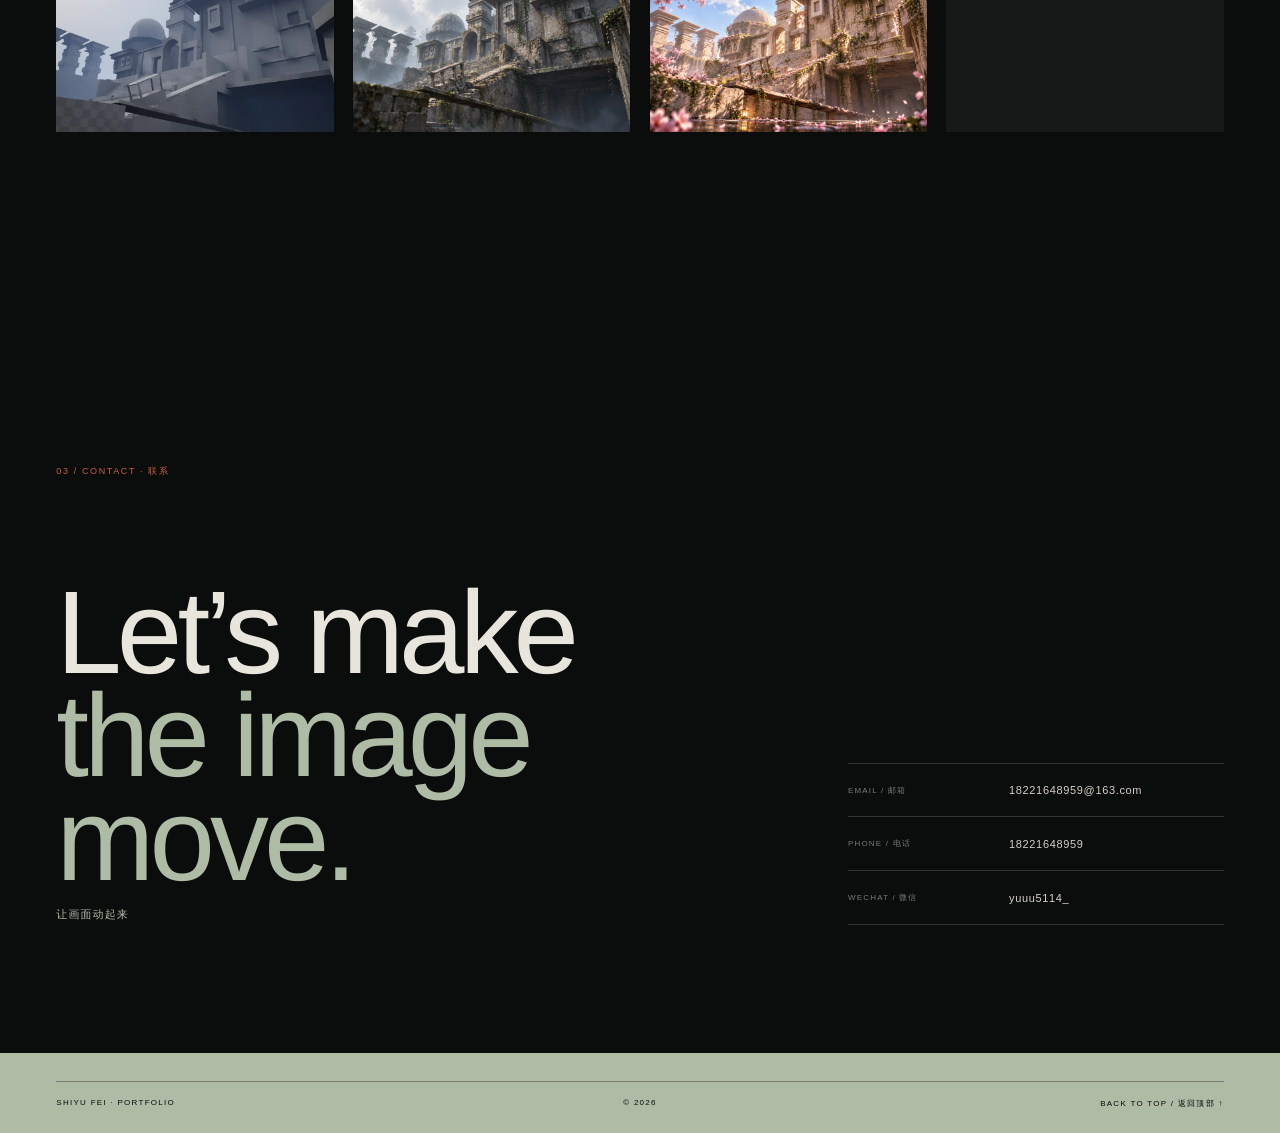
==== commit 3c4d672b: "Set target role title on one line" ====
--- a/index.html
+++ b/index.html
@@ -6,10 +6,10 @@
   <meta name="description" content="费诗雨 AI创意影像制作作品集。">
   <meta name="theme-color" content="#0b0c0c">
   <title>费诗雨 — AIGC 视觉作品集</title>
-  <link rel="stylesheet" href="./styles.css?v=20261030-target-role-2">
+  <link rel="stylesheet" href="./styles.css?v=20261030-target-role-single-line-1">
   <script>document.documentElement.classList.add("js"); if ("scrollRestoration" in history) history.scrollRestoration = "manual";</script>
-  <script src="./data/content.js?v=20261030-target-role-1"></script>
-  <script defer src="./js/portfolio.js?v=20261030-target-role-1"></script>
+  <script src="./data/content.js?v=20261030-target-role-single-line-1"></script>
+  <script defer src="./js/portfolio.js?v=20261030-target-role-single-line-1"></script>
   <meta name="generator" content="Offline portfolio snapshot">
 </head>
 <body id="top">
@@ -22,7 +22,7 @@
       <div class="intro-hero__copy reveal">
         <p class="intro-hero__identity" hidden><span data-profile-name hidden></span><i hidden>·</i><em data-profile-english-name hidden></em></p>
         <p class="intro-hero__kicker">Portfolio / 2026</p>
-        <h1 id="intro-title"><span data-profile-title>AIGC 视觉设计师 /<br>AIGCer（视频方向）</span></h1>
+        <h1 id="intro-title"><span data-profile-title>AIGC 视觉设计师 / AIGCer（视频方向）</span></h1>
       </div>
       <figure class="intro-hero__visual reveal" data-hero-visual hidden><img data-hero-image alt=""><figcaption data-hero-caption hidden></figcaption></figure>
     </section>
--- a/styles.css
+++ b/styles.css
@@ -75,7 +75,7 @@
 .intro-hero__role { margin-top: clamp(22px, 3vw, 36px); color: var(--sage); font-size: 10px; letter-spacing: .18em; text-transform: uppercase; }
 .intro-hero h1 { max-width: 800px; font-family: var(--display); font-size: clamp(58px, 7.7vw, 118px); line-height: .86; letter-spacing: -.055em; font-weight: 400; }
 .intro-hero h1 span, .intro-hero h1 em { display: block; }
-.intro-hero h1 span { max-width: 9em; white-space: pre-line; }
+.intro-hero h1 span { max-width: none; white-space: nowrap; }
 .intro-hero h1 em { margin-left: .18em; color: var(--sage); font-weight: 450; }
 .intro-hero__statement { max-width: 520px; margin-top: clamp(30px, 4vw, 52px); padding-left: clamp(0px, 3vw, 48px); }
 .intro-hero__statement p:first-child { max-width: 100%; color: var(--white); font-family: var(--display); font-size: clamp(20px, 2.2vw, 34px); line-height: 1.38; letter-spacing: -.025em; font-weight: 400; overflow-wrap: anywhere; }
@@ -766,7 +766,7 @@
 .intro-hero__identity { margin-bottom: clamp(16px, 2vh, 24px); color: var(--ink); }
 .intro-hero__identity em { color: rgba(11, 12, 12, .58); }
 .intro-hero__kicker { margin-bottom: clamp(18px, 2.5vh, 30px); color: #873926; }
-.intro-hero h1 { max-width: 1080px; font-size: clamp(56px, 7.2vw, 108px); line-height: .88; color: var(--ink); }
+.intro-hero h1 { max-width: none; font-size: clamp(32px, 4.5vw, 68px); line-height: .98; color: var(--ink); }
 .site-header:not(.is-scrolled) { color: var(--ink); }
 .site-header:not(.is-scrolled) .site-nav a { color: rgba(11, 12, 12, .62); }
 .site-header:not(.is-scrolled) .site-nav a:hover,
@@ -888,7 +888,7 @@
   .work-case__facts--1 { grid-template-columns: 1fr; }
   .intro-hero { min-height: 46svh; padding-top: 94px; padding-bottom: 42px; }
   .intro-hero h1 { font-size: clamp(32px, 9vw, 38px); line-height: .96; white-space: normal; overflow-wrap: anywhere; }
-  .intro-hero h1 span { max-width: 100%; }
+  .intro-hero h1 span { max-width: 100%; white-space: pre-line; }
   .site-header:not(.is-scrolled) .nav-toggle { color: var(--ink); }
   .site-header:not(.is-scrolled) .site-nav.is-open a { color: rgba(245, 242, 234, .74); }
   .site-header:not(.is-scrolled) .site-nav.is-open a:hover,
